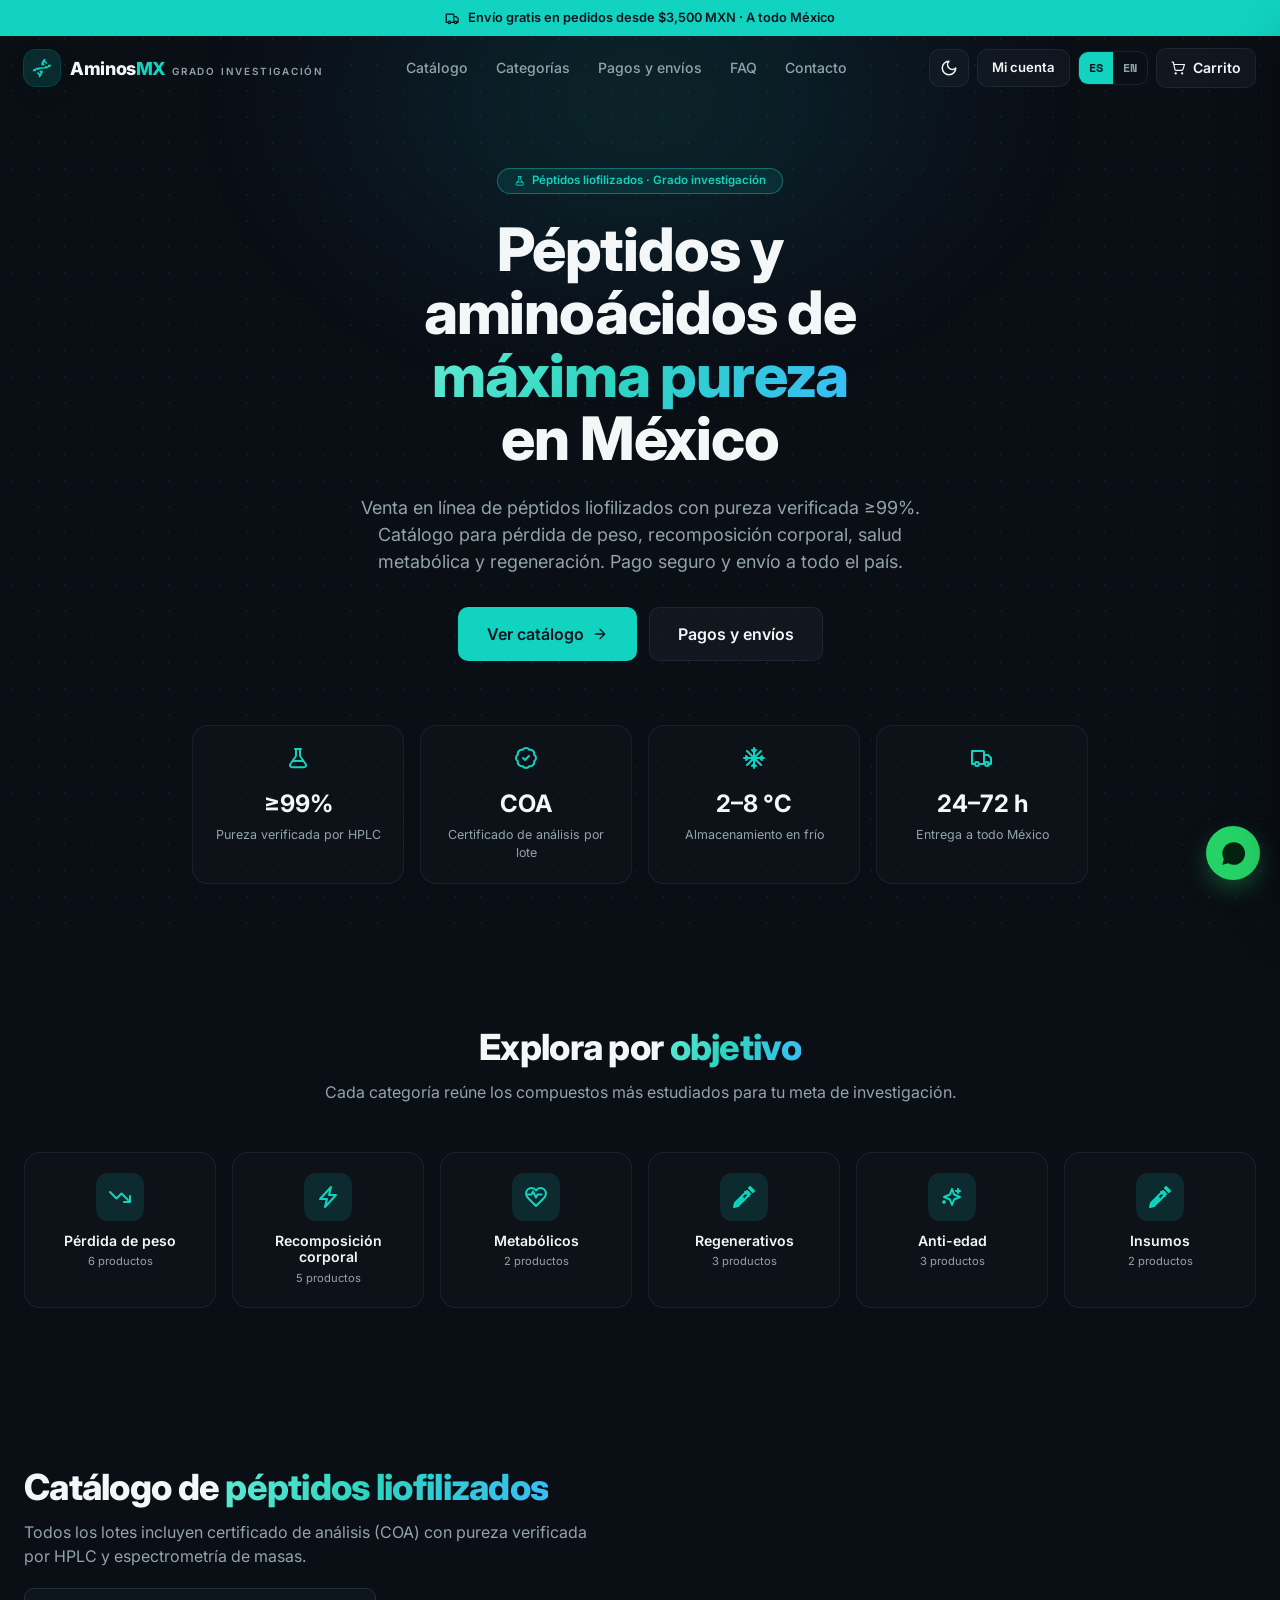
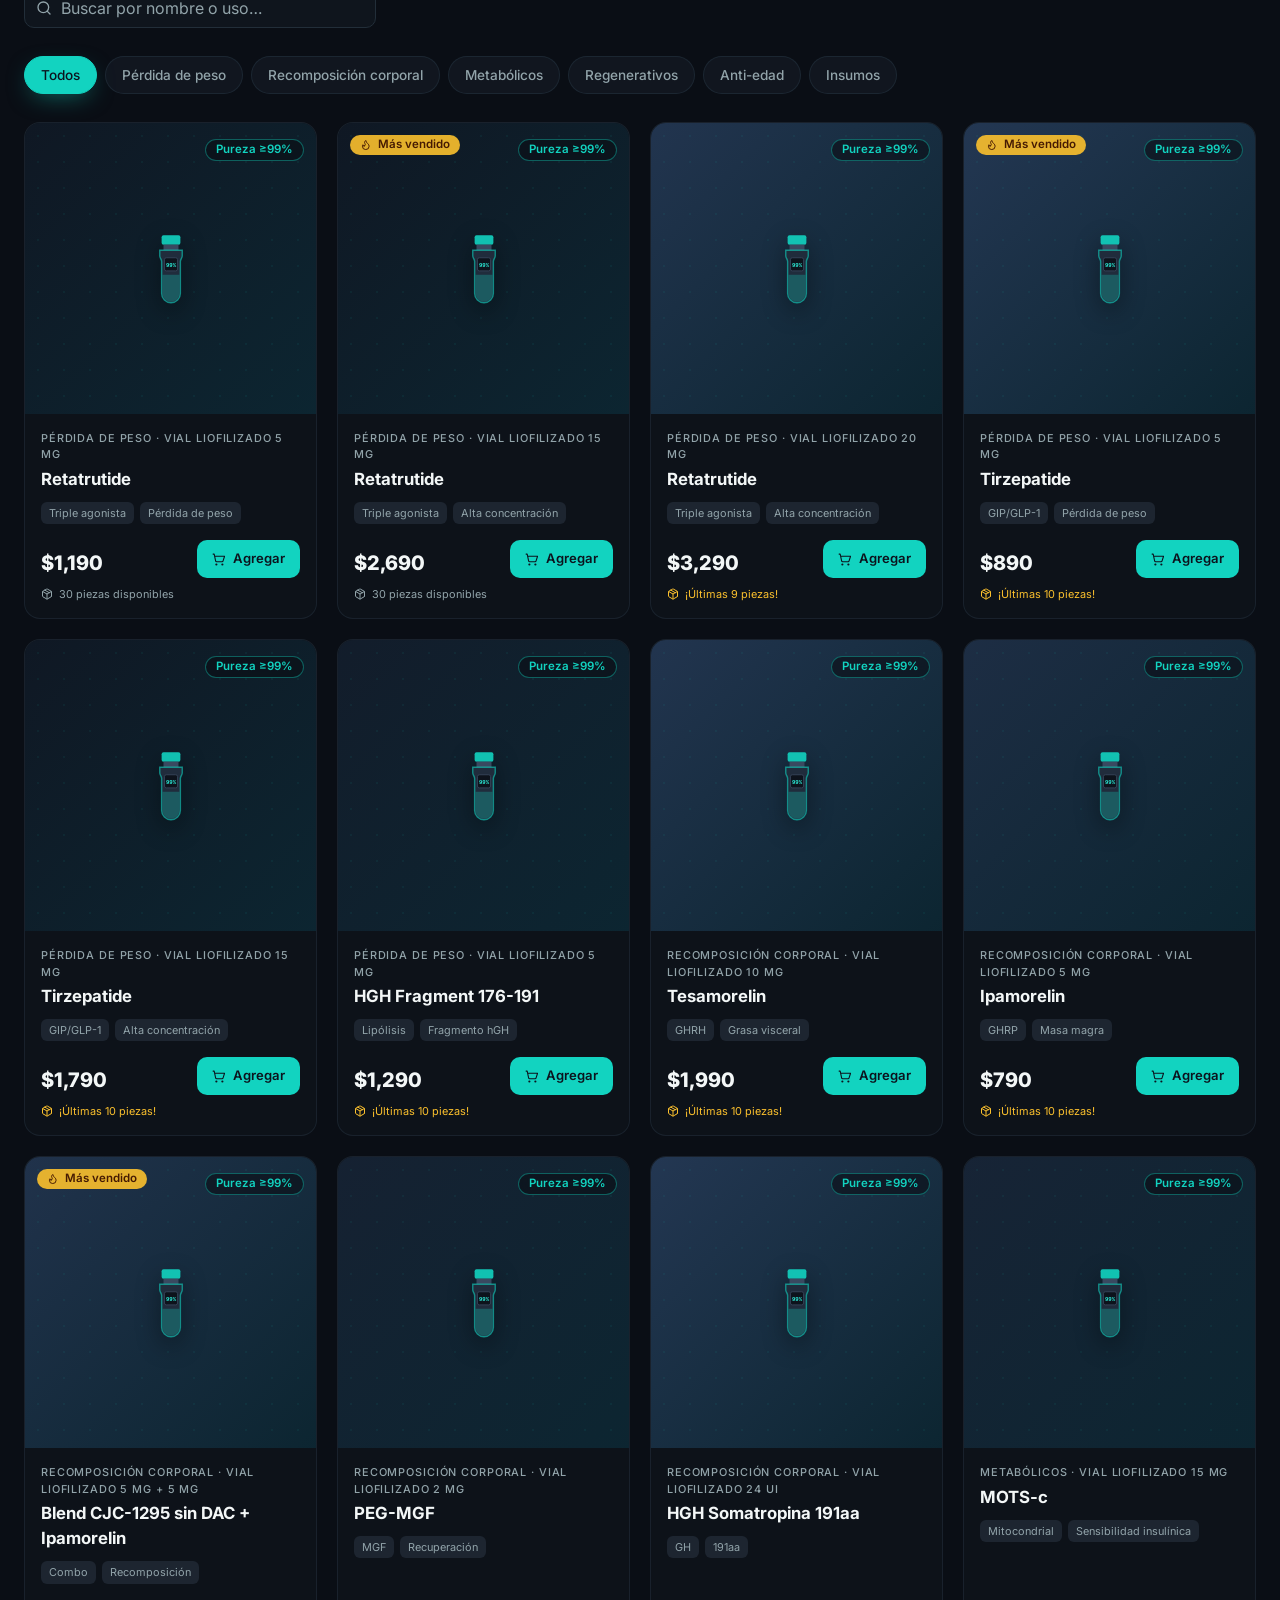
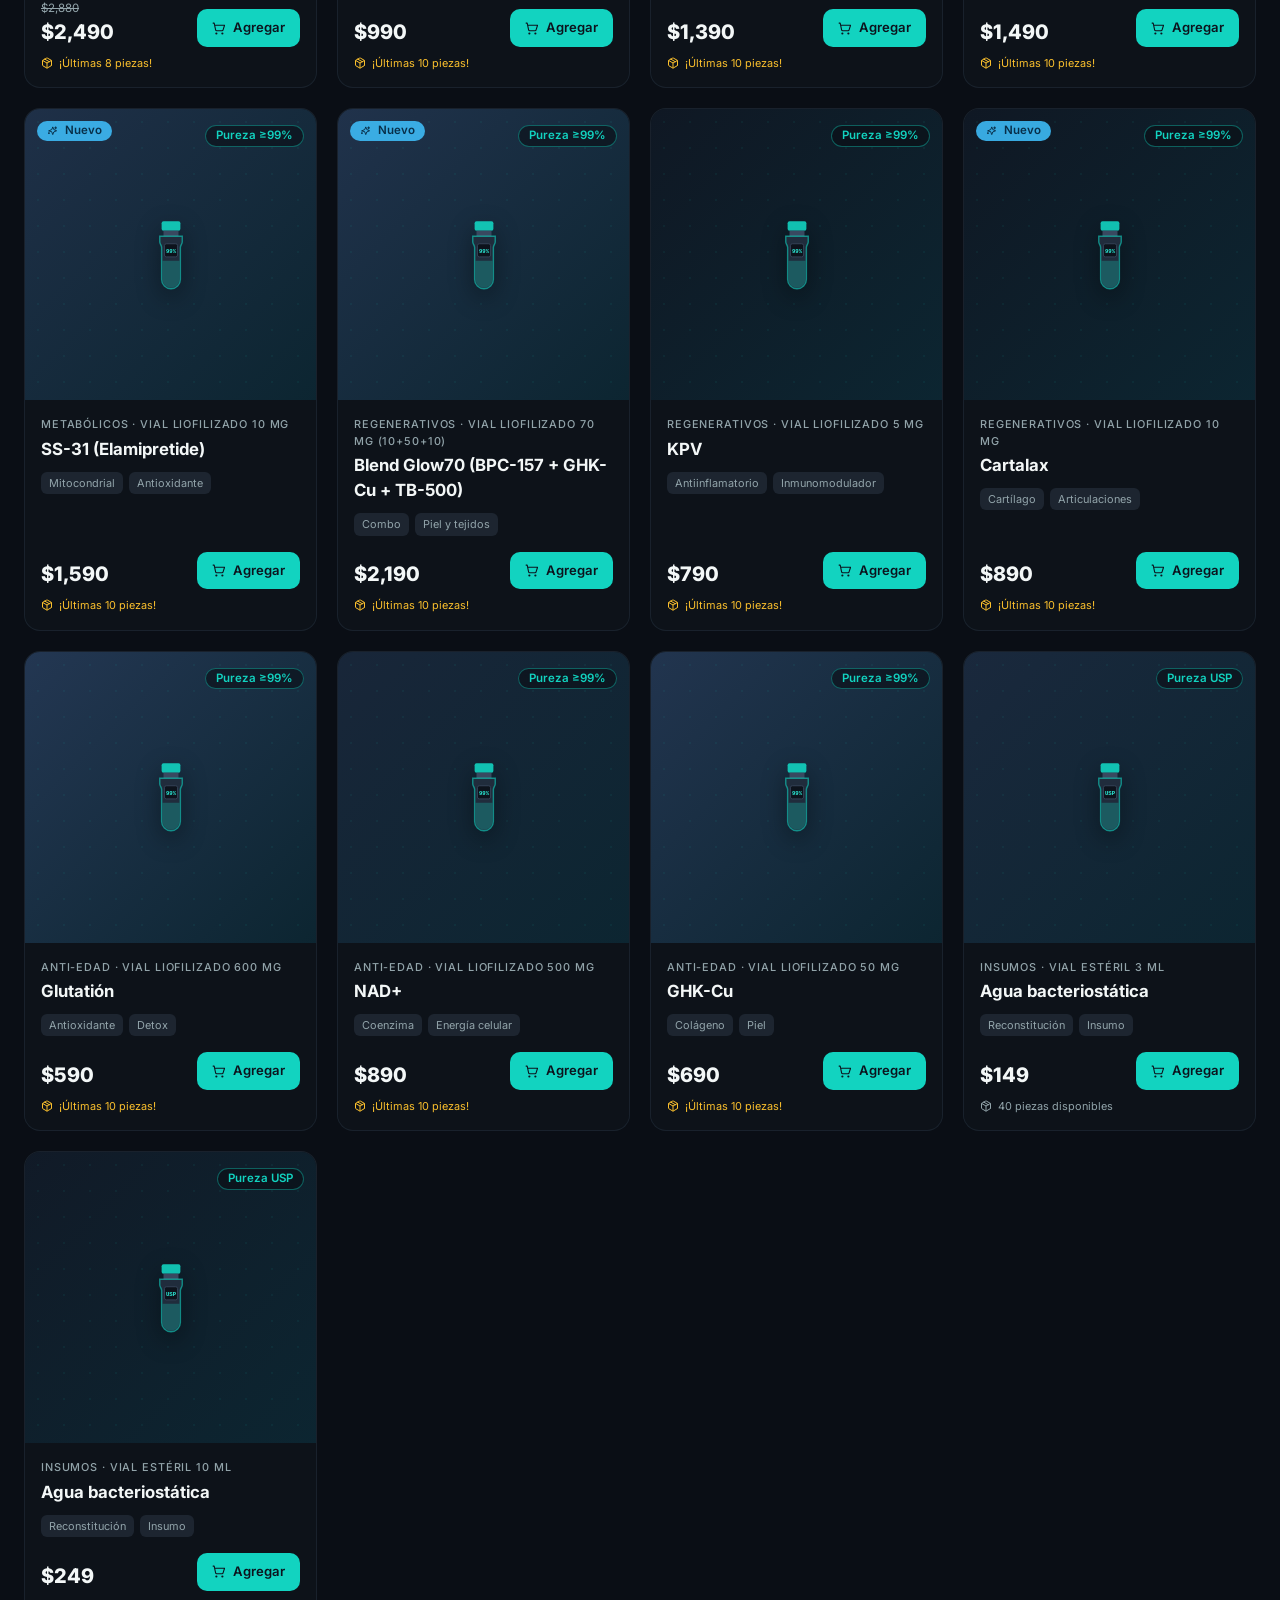
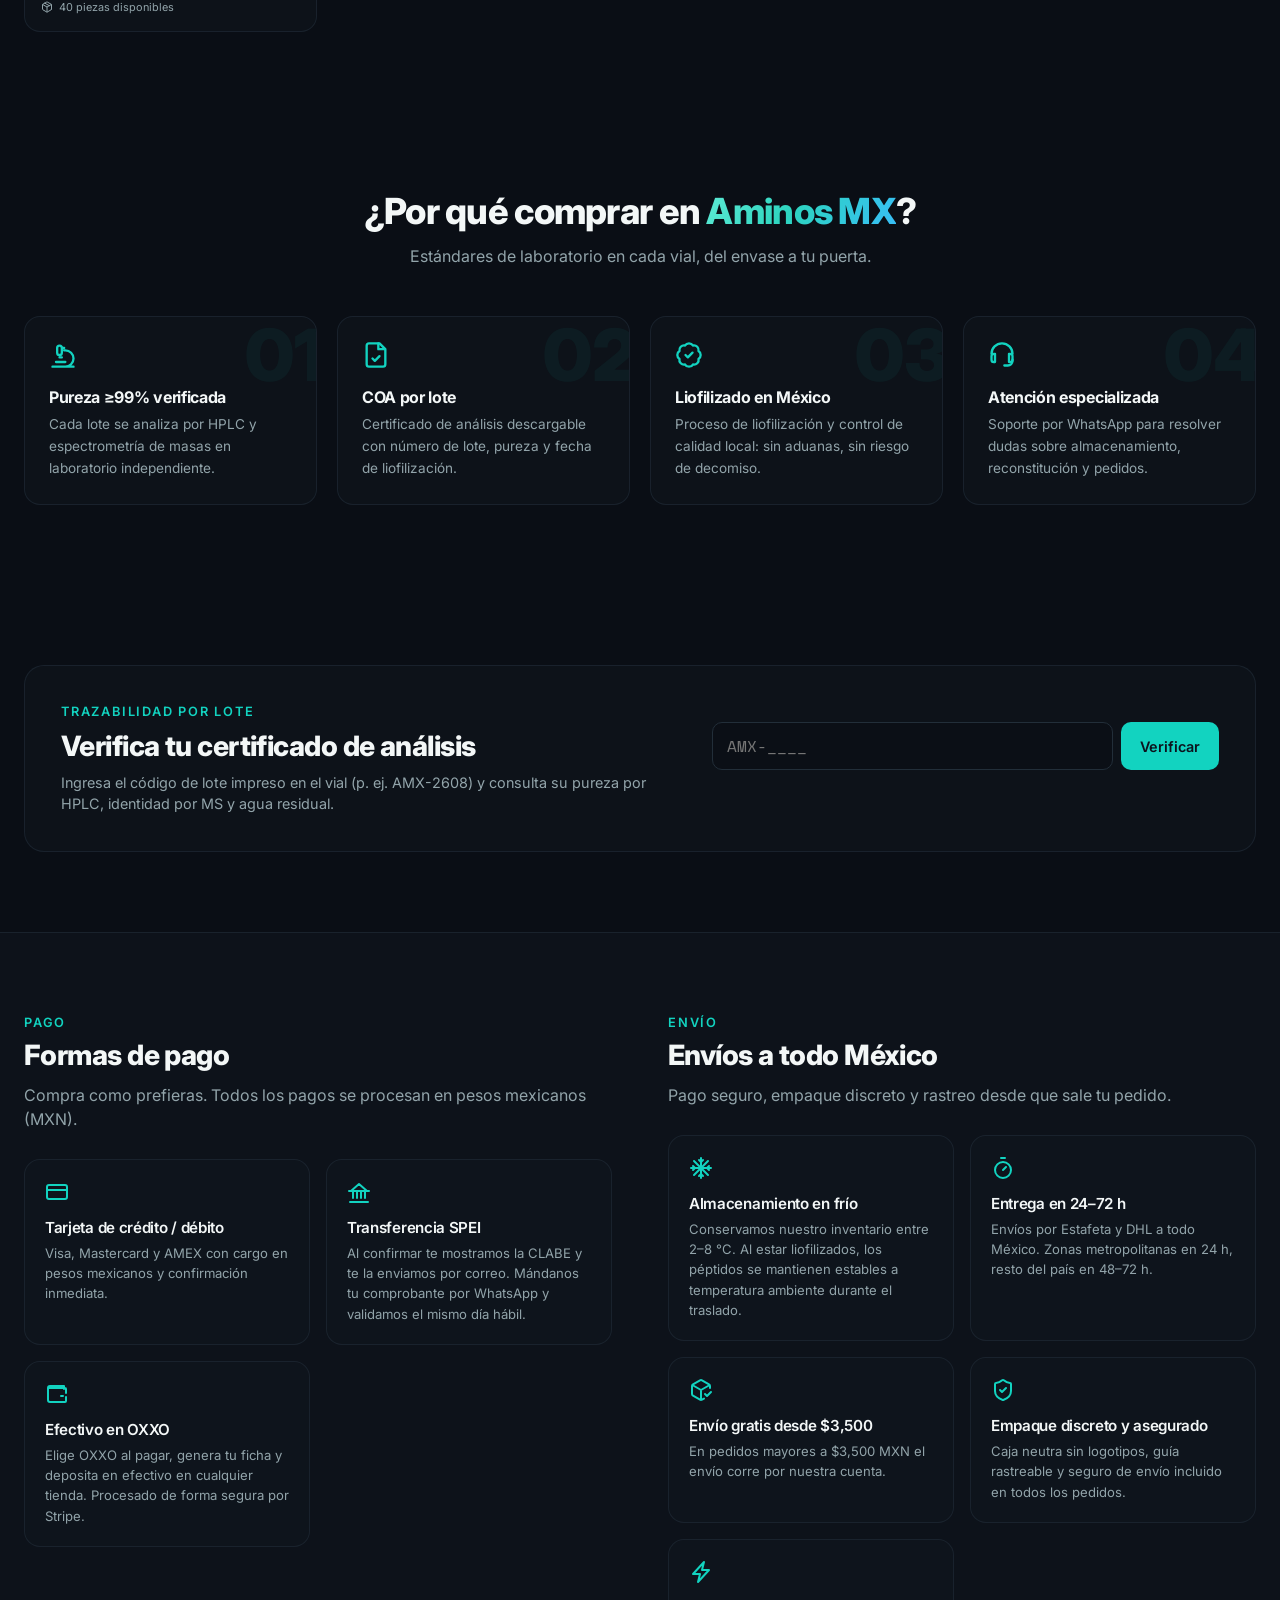
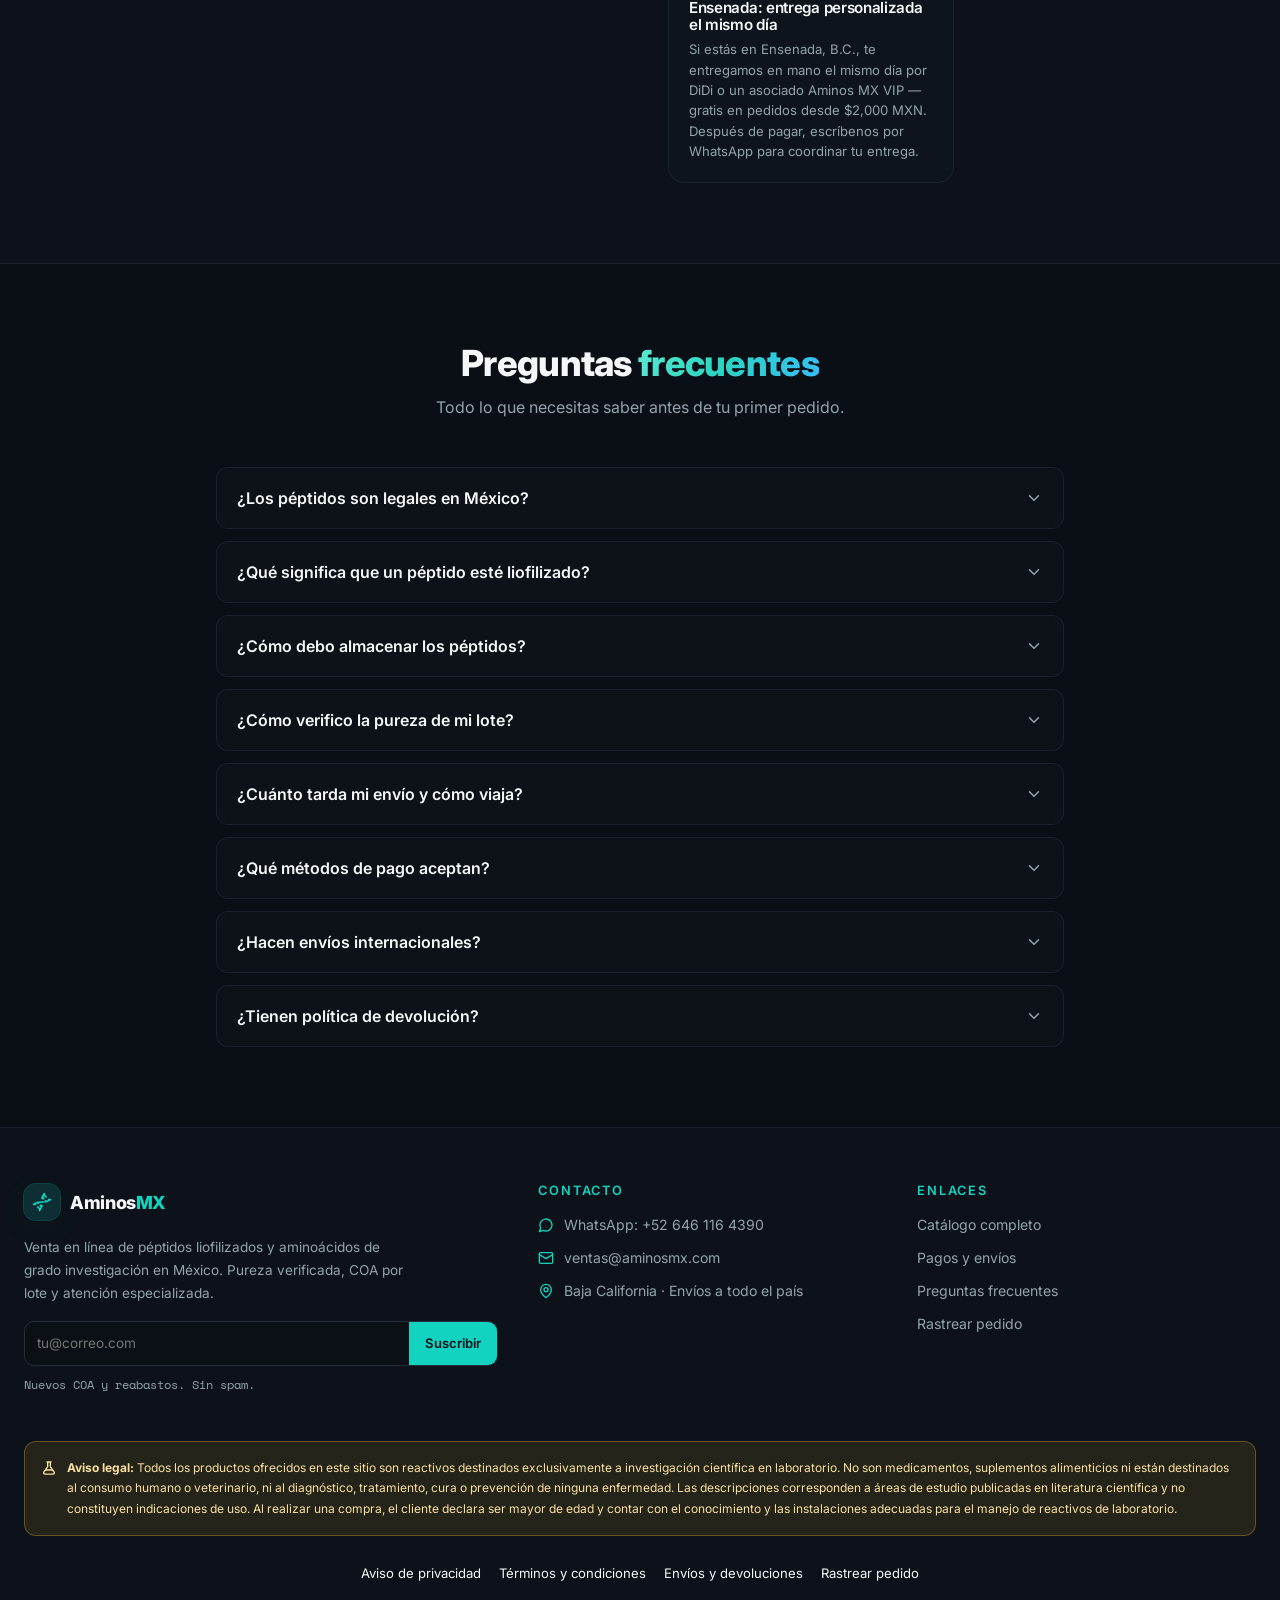
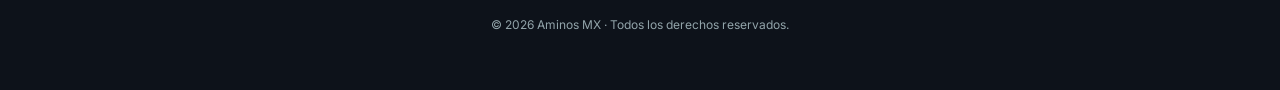
==== index.html @ 911f9d2e "Remove Mercado Pago and cash-on-delivery payment cards Neither is actually offered: checkout runs ca" ====
<!DOCTYPE html>
<html lang="es-MX">
<head>
<meta charset="utf-8">
<meta name="viewport" content="width=device-width, initial-scale=1">
<title>Aminos MX · Péptidos y aminoácidos de grado investigación</title>
<meta name="description" content="Venta de péptidos liofilizados y aminoácidos de grado investigación en México. Pureza verificada ≥99%, COA por lote y envío a todo el país.">
<meta name="theme-color" content="#0a0f16">
<meta property="og:title" content="Aminos MX · Péptidos de grado investigación">
<meta property="og:description" content="Pureza ≥99% verificada por HPLC, COA por lote, envío a todo México.">
<meta property="og:type" content="website">
<meta property="og:url" content="https://www.aminosmx.com/">
<meta property="og:site_name" content="Aminos MX">
<meta property="og:locale" content="es_MX">
<meta name="twitter:card" content="summary_large_image">
<link rel="canonical" href="https://www.aminosmx.com/">
<script type="application/ld+json">
{"@context":"https://schema.org","@graph":[
 {"@type":"Organization","@id":"https://www.aminosmx.com/#org","name":"Aminos MX",
  "url":"https://www.aminosmx.com/","email":"ventas@aminosmx.com","telephone":"+52-646-116-4390",
  "description":"Venta de péptidos liofilizados y aminoácidos de grado investigación en México.",
  "address":{"@type":"PostalAddress","addressRegion":"Baja California","addressCountry":"MX"},
  "contactPoint":{"@type":"ContactPoint","contactType":"customer service",
   "email":"ventas@aminosmx.com","telephone":"+52-646-116-4390","areaServed":"MX","availableLanguage":["es","en"]}},
 {"@type":"WebSite","@id":"https://www.aminosmx.com/#site",
  "url":"https://www.aminosmx.com/","name":"Aminos MX",
  "publisher":{"@id":"https://www.aminosmx.com/#org"},"inLanguage":"es-MX"}
]}
</script>
<link rel="preconnect" href="https://fonts.googleapis.com">
<link rel="preconnect" href="https://fonts.gstatic.com" crossorigin>
<link href="https://fonts.googleapis.com/css2?family=Inter:wght@400;500;600;700;800;900&family=Space+Mono:wght@400;700&display=swap" rel="stylesheet">
<link rel="stylesheet" href="css/styles.css">
<link rel="icon" href="assets/favicon.svg" type="image/svg+xml">
<script>try{var t=localStorage.getItem('amx_theme')||'dark';document.documentElement.setAttribute('data-theme',t);}catch(e){document.documentElement.setAttribute('data-theme','dark');}</script>
</head>
<body>
<a class="skip-link" href="#catalogo">Saltar al catálogo</a>

<!-- ===== Icon sprite ===== -->
<svg style="display:none" aria-hidden="true"><defs>
<symbol id="i-dna" viewBox="0 0 24 24"><path d="m10 16 1.5 1.5"/><path d="m14 8-1.5-1.5"/><path d="M15 2c-1.798 1.998-2.518 3.995-2.807 5.993"/><path d="m16.5 10.5 1 1"/><path d="m17 6-2.891-2.891"/><path d="M2 15c6.667-6 13.333 0 20-6"/><path d="m20 9 .891.891"/><path d="M3.109 14.109 4 15"/><path d="m6.5 12.5 1 1"/><path d="m7 18 2.891 2.891"/><path d="M9 22c1.798-1.998 2.518-3.995 2.807-5.993"/></symbol>
<symbol id="i-snowflake" viewBox="0 0 24 24"><path d="M12 2v20M2 12h20M5 5l14 14M19 5 5 19"/><path d="M12 6l2-2M12 6l-2-2M12 18l2 2M12 18l-2 2M6 12l-2 2M6 12l-2-2M18 12l2 2M18 12l2-2"/></symbol>
<symbol id="i-cart" viewBox="0 0 24 24"><circle cx="8" cy="21" r="1"/><circle cx="19" cy="21" r="1"/><path d="M2 2h2l2.6 12.4a2 2 0 0 0 2 1.6h9.7a2 2 0 0 0 2-1.6L23 6H5"/></symbol>
<symbol id="i-bag" viewBox="0 0 24 24"><path d="M6 2 3 6v14a2 2 0 0 0 2 2h14a2 2 0 0 0 2-2V6l-3-4Z"/><path d="M3 6h18"/><path d="M16 10a4 4 0 0 1-8 0"/></symbol>
<symbol id="i-menu" viewBox="0 0 24 24"><path d="M4 6h16M4 12h16M4 18h16"/></symbol>
<symbol id="i-x" viewBox="0 0 24 24"><path d="M18 6 6 18M6 6l12 12"/></symbol>
<symbol id="i-search" viewBox="0 0 24 24"><circle cx="11" cy="11" r="8"/><path d="m21 21-4.3-4.3"/></symbol>
<symbol id="i-arrow-right" viewBox="0 0 24 24"><path d="M5 12h14M12 5l7 7-7 7"/></symbol>
<symbol id="i-flask" viewBox="0 0 24 24"><path d="M9 3h6M10 3v6.6a1 1 0 0 1-.2.6L4.4 18a2 2 0 0 0 1.6 3.2h12a2 2 0 0 0 1.6-3.2L14.2 10.2a1 1 0 0 1-.2-.6V3M6.5 15h11"/></symbol>
<symbol id="i-badge-check" viewBox="0 0 24 24"><path d="M3.85 8.62a4 4 0 0 1 4.78-4.77 4 4 0 0 1 6.74 0 4 4 0 0 1 4.78 4.78 4 4 0 0 1 0 6.74 4 4 0 0 1-4.77 4.78 4 4 0 0 1-6.75 0 4 4 0 0 1-4.78-4.77 4 4 0 0 1 0-6.76Z"/><path d="m9 12 2 2 4-4"/></symbol>
<symbol id="i-truck" viewBox="0 0 24 24"><path d="M14 18V6a1 1 0 0 0-1-1H2v13h2M14 9h4l3 3v6h-3M9 18h5"/><circle cx="7" cy="18" r="2"/><circle cx="17" cy="18" r="2"/></symbol>
<symbol id="i-trending-down" viewBox="0 0 24 24"><path d="M16 17h6v-6M22 17 13.5 8.5 8.5 13.5 2 7"/></symbol>
<symbol id="i-zap" viewBox="0 0 24 24"><path d="M4 14h7l-2 8L20 10h-7l2-8z"/></symbol>
<symbol id="i-heart-pulse" viewBox="0 0 24 24"><path d="M19 14c1.5-1.5 3-3.2 3-5.5A5.5 5.5 0 0 0 16.5 3 5.5 5.5 0 0 0 12 5.5 5.5 5.5 0 0 0 7.5 3 5.5 5.5 0 0 0 2 8.5c0 2.3 1.5 4 3 5.5l7 7Z"/><path d="M3.5 9.5h4l1.5-3 3 6 1.5-3h4"/></symbol>
<symbol id="i-syringe" viewBox="0 0 24 24"><path d="m18 2 4 4M17 3l4 4M13 7l4 4M4 20l7-7M2 22l1-4 12-12 3 3L6 21z"/></symbol>
<symbol id="i-sparkles" viewBox="0 0 24 24"><path d="M9.9 14.5 12 20l2.1-5.5L20 12l-5.9-2.5L12 4 9.9 9.5 4 12z"/><path d="M18 4v4M16 6h4M4 16v2M3 17h2"/></symbol>
<symbol id="i-flame" viewBox="0 0 24 24"><path d="M8.5 14.5A2.5 2.5 0 0 0 11 12c0-1.4-.5-2-1-3-1.1-2.1-.2-4 2-6 .5 2.5 2 4.9 4 6.5 2 1.6 3 3.5 3 5.5a7 7 0 1 1-14 0c0-1.2.4-2.3 1-3a2.5 2.5 0 0 0 2.5 2.5z"/></symbol>
<symbol id="i-microscope" viewBox="0 0 24 24"><path d="M6 18h8M3 22h18M14 22a7 7 0 1 0 0-14h-1M9 14h2M9 12a2 2 0 0 1-2-2V6a2 2 0 0 1 2-2 2 2 0 0 1 2 2v4a2 2 0 0 1-2 2ZM12 6h1"/></symbol>
<symbol id="i-file-check" viewBox="0 0 24 24"><path d="M15 2H6a2 2 0 0 0-2 2v16a2 2 0 0 0 2 2h12a2 2 0 0 0 2-2V7z"/><path d="M14 2v5h5M9 15l2 2 4-4"/></symbol>
<symbol id="i-headset" viewBox="0 0 24 24"><path d="M3 11a9 9 0 0 1 18 0"/><path d="M21 16a2 2 0 0 1-2 2h-1v-7h1a2 2 0 0 1 2 2zM3 16a2 2 0 0 0 2 2h1v-7H5a2 2 0 0 0-2 2z"/><path d="M21 16v1a4 4 0 0 1-4 4h-3"/></symbol>
<symbol id="i-credit-card" viewBox="0 0 24 24"><rect x="2" y="5" width="20" height="14" rx="2"/><path d="M2 10h20"/></symbol>
<symbol id="i-landmark" viewBox="0 0 24 24"><path d="M3 22h18M6 18v-7M10 18v-7M14 18v-7M18 18v-7M4 11 12 4l8 7M2 11h20"/></symbol>
<symbol id="i-wallet" viewBox="0 0 24 24"><path d="M3 6a2 2 0 0 1 2-2h14v3M3 6v12a2 2 0 0 0 2 2h15a1 1 0 0 0 1-1v-4M3 6h17a1 1 0 0 1 1 1v4M16 14h2"/></symbol>
<symbol id="i-message-circle" viewBox="0 0 24 24"><path d="M7.9 20A9 9 0 1 0 4 16.1L2 22Z"/></symbol>
<symbol id="i-timer" viewBox="0 0 24 24"><path d="M10 2h4M12 14l3-3"/><circle cx="12" cy="14" r="8"/></symbol>
<symbol id="i-package-check" viewBox="0 0 24 24"><path d="M16 16l2 2 4-4M21 10V8a2 2 0 0 0-1-1.7l-7-4a2 2 0 0 0-2 0l-7 4A2 2 0 0 0 3 8v8a2 2 0 0 0 1 1.7l7 4a2 2 0 0 0 2 0l2-1.1M3.3 7 12 12l8.7-5M12 22V12"/></symbol>
<symbol id="i-shield-check" viewBox="0 0 24 24"><path d="M20 13c0 5-3.5 7.5-7.7 9a1 1 0 0 1-.6 0C7.5 20.5 4 18 4 13V6a1 1 0 0 1 1-1c2 0 4.5-1.2 6.2-2.7a1 1 0 0 1 1.6 0C14.5 3.8 17 5 19 5a1 1 0 0 1 1 1z"/><path d="M9 12l2 2 4-4"/></symbol>
<symbol id="i-package" viewBox="0 0 24 24"><path d="M16.5 9.4 7.5 4.2M21 16V8a2 2 0 0 0-1-1.7l-7-4a2 2 0 0 0-2 0l-7 4A2 2 0 0 0 3 8v8a2 2 0 0 0 1 1.7l7 4a2 2 0 0 0 2 0l7-4A2 2 0 0 0 21 16ZM3.3 7 12 12l8.7-5M12 22V12"/></symbol>
<symbol id="i-mail" viewBox="0 0 24 24"><rect x="2" y="4" width="20" height="16" rx="2"/><path d="m22 7-10 6L2 7"/></symbol>
<symbol id="i-map-pin" viewBox="0 0 24 24"><path d="M20 10c0 6-8 12-8 12s-8-6-8-12a8 8 0 0 1 16 0Z"/><circle cx="12" cy="10" r="3"/></symbol>
<symbol id="i-plus" viewBox="0 0 24 24"><path d="M5 12h14M12 5v14"/></symbol>
<symbol id="i-minus" viewBox="0 0 24 24"><path d="M5 12h14"/></symbol>
<symbol id="i-trash" viewBox="0 0 24 24"><path d="M3 6h18M19 6v14a2 2 0 0 1-2 2H7a2 2 0 0 1-2-2V6m3 0V4a2 2 0 0 1 2-2h4a2 2 0 0 1 2 2v2M10 11v6M14 11v6"/></symbol>
<symbol id="i-chevron-down" viewBox="0 0 24 24"><path d="m6 9 6 6 6-6"/></symbol>
<symbol id="i-check" viewBox="0 0 24 24"><path d="M20 6 9 17l-5-5"/></symbol>
<symbol id="i-external" viewBox="0 0 24 24"><path d="M15 3h6v6M10 14 21 3M18 13v6a2 2 0 0 1-2 2H5a2 2 0 0 1-2-2V8a2 2 0 0 1 2-2h6"/></symbol>
<symbol id="i-sun" viewBox="0 0 24 24"><circle cx="12" cy="12" r="4"/><path d="M12 2v2M12 20v2M4.9 4.9l1.4 1.4M17.7 17.7l1.4 1.4M2 12h2M20 12h2M6.3 17.7l-1.4 1.4M19.1 4.9l-1.4 1.4"/></symbol>
<symbol id="i-moon" viewBox="0 0 24 24"><path d="M12 3a6 6 0 0 0 9 9 9 9 0 1 1-9-9Z"/></symbol>
</defs></svg>

<!-- ===== Announcement ===== -->
<div class="announce" data-showbar>
  <svg class="ico"><use href="#i-truck"/></svg>
  <span data-en="Free shipping on orders over $3,500 MXN · Nationwide">Envío gratis en pedidos desde $3,500 MXN · A todo México</span>
</div>

<!-- ===== Header ===== -->
<header class="header" data-scrolled="false">
  <div class="container header-inner">
    <a class="brand" href="#inicio" aria-label="Aminos MX">
      <span class="brand-mark"><svg class="ico"><use href="#i-dna"/></svg></span>
      <span class="brand-name">Aminos<span class="mx">MX</span><span class="ruo" data-en="Research use only">Grado investigación</span></span>
    </a>
    <nav class="nav" aria-label="Principal">
      <a href="#catalogo" data-en="Catalog">Catálogo</a>
      <a href="#categorias" data-en="Categories">Categorías</a>
      <a href="#envios" data-en="Payments &amp; shipping">Pagos y envíos</a>
      <a href="#faq">FAQ</a>
      <a href="#contacto" data-en="Contact">Contacto</a>
    </nav>
    <div class="header-actions">
      <button class="themebtn" data-theme-toggle aria-label="Cambiar tema claro / oscuro" title="Modo claro / oscuro">
        <svg class="ico ico-moon"><use href="#i-moon"/></svg>
        <svg class="ico ico-sun"><use href="#i-sun"/></svg>
      </button>
      <a class="btn btn-outline btn-sm" href="/cuenta" title="Mi cuenta" data-en="Account" style="gap:6px">Mi cuenta</a>
      <div class="langtoggle" role="group" aria-label="Idioma">
        <button type="button" data-lang="es" class="active">ES</button>
        <button type="button" data-lang="en">EN</button>
      </div>
      <button class="cartbtn" data-open-cart>
        <svg class="ico"><use href="#i-cart"/></svg>
        <span class="hide-sm" data-en="Cart">Carrito</span>
        <span class="cart-count" data-cart-count data-empty="true">0</span>
      </button>
      <button class="burger" aria-label="Menú" aria-expanded="false" data-burger>
        <svg class="ico ico-menu"><use href="#i-menu"/></svg>
        <svg class="ico ico-close"><use href="#i-x"/></svg>
      </button>
    </div>
  </div>
</header>

<!-- Mobile menu -->
<div class="mobile-menu" data-mobile-menu>
  <div class="inner">
    <a href="#catalogo" data-en="Catalog">Catálogo</a>
    <a href="#categorias" data-en="Categories">Categorías</a>
    <a href="#envios" data-en="Payments &amp; shipping">Pagos y envíos</a>
    <a href="#faq">FAQ</a>
    <a href="#contacto" data-en="Contact">Contacto</a>
  </div>
</div>

<main id="inicio">

  <!-- ===== Hero ===== -->
  <section class="hero">
    <div class="molecule-bg"></div>
    <div class="glow-blob"></div>
    <div class="container hero-inner">
      <span class="badge badge-outline"><svg class="ico"><use href="#i-flask"/></svg><span data-en="Lyophilized peptides · Research grade">Péptidos liofilizados · Grado investigación</span></span>
      <h1><span data-en="Peptides and amino acids of ">Péptidos y aminoácidos de </span><span class="text-gradient" data-en="maximum purity">máxima pureza</span><span data-en=" in Mexico"> en México</span></h1>
      <p class="hero-lede" data-en="Online store of lyophilized peptides with verified purity ≥99%. Catalog for weight loss, body recomposition, metabolic health and regeneration. Secure payment and nationwide shipping.">Venta en línea de péptidos liofilizados con pureza verificada ≥99%. Catálogo para pérdida de peso, recomposición corporal, salud metabólica y regeneración. Pago seguro y envío a todo el país.</p>
      <div class="hero-cta">
        <a href="#catalogo" class="btn btn-primary btn-lg"><span data-en="View catalog">Ver catálogo</span> <svg class="ico"><use href="#i-arrow-right"/></svg></a>
        <a href="#envios" class="btn btn-outline btn-lg" data-en="Payments &amp; shipping">Pagos y envíos</a>
      </div>
      <div class="hero-stats">
        <div class="stat-card"><svg class="ico"><use href="#i-flask"/></svg><b>≥99%</b><span data-en="HPLC-verified purity">Pureza verificada por HPLC</span></div>
        <div class="stat-card"><svg class="ico"><use href="#i-badge-check"/></svg><b>COA</b><span data-en="Certificate of analysis per batch">Certificado de análisis por lote</span></div>
        <div class="stat-card"><svg class="ico"><use href="#i-snowflake"/></svg><b>2–8 °C</b><span data-en="Cold storage">Almacenamiento en frío</span></div>
        <div class="stat-card"><svg class="ico"><use href="#i-truck"/></svg><b>24–72 h</b><span data-en="Delivery across Mexico">Entrega a todo México</span></div>
      </div>
    </div>
  </section>

  <!-- ===== Categorías ===== -->
  <section class="section container" id="categorias">
    <div class="sec-head">
      <h2><span data-en="Explore by ">Explora por </span><span class="text-gradient" data-en="goal">objetivo</span></h2>
      <p data-en="Each category gathers the most studied compounds for your research goal.">Cada categoría reúne los compuestos más estudiados para tu meta de investigación.</p>
    </div>
    <div class="cats" data-cats><!-- rendered by JS --></div>
  </section>

  <!-- ===== Catálogo ===== -->
  <section class="section container" id="catalogo">
    <div class="catalog-top">
      <div>
        <h2><span data-en="Catalog of ">Catálogo de </span><span class="text-gradient" data-en="lyophilized peptides">péptidos liofilizados</span></h2>
        <p data-en="Every batch includes a certificate of analysis (COA) with purity verified by HPLC and mass spectrometry.">Todos los lotes incluyen certificado de análisis (COA) con pureza verificada por HPLC y espectrometría de masas.</p>
      </div>
      <label class="search">
        <svg class="ico"><use href="#i-search"/></svg>
        <input type="search" data-search placeholder="Buscar por nombre o uso…" data-en-ph="Search by name or use…" aria-label="Buscar">
      </label>
    </div>
    <div class="filters" data-filters><!-- rendered by JS --></div>
    <div class="grid-products" data-grid><!-- rendered by JS --></div>
    <div class="catalog-empty" data-empty hidden></div>
  </section>

  <!-- ===== Por qué ===== -->
  <section class="section container">
    <div class="sec-head">
      <h2><span data-en="Why buy at ">¿Por qué comprar en </span><span class="text-gradient">Aminos MX</span><span data-en="?">?</span></h2>
      <p data-en="Laboratory standards in every vial, from packaging to your door.">Estándares de laboratorio en cada vial, del envase a tu puerta.</p>
    </div>
    <div class="why-grid">
      <div class="why-card"><span class="num">01</span><svg class="ico"><use href="#i-microscope"/></svg><h3 data-en="Verified purity ≥99%">Pureza ≥99% verificada</h3><p data-en="Every batch is analyzed by HPLC and mass spectrometry at an independent laboratory.">Cada lote se analiza por HPLC y espectrometría de masas en laboratorio independiente.</p></div>
      <div class="why-card"><span class="num">02</span><svg class="ico"><use href="#i-file-check"/></svg><h3 data-en="COA per batch">COA por lote</h3><p data-en="Downloadable certificate of analysis with batch number, purity and lyophilization date.">Certificado de análisis descargable con número de lote, pureza y fecha de liofilización.</p></div>
      <div class="why-card"><span class="num">03</span><svg class="ico"><use href="#i-badge-check"/></svg><h3 data-en="Lyophilized in Mexico">Liofilizado en México</h3><p data-en="Local lyophilization and quality control: no customs, no risk of seizure.">Proceso de liofilización y control de calidad local: sin aduanas, sin riesgo de decomiso.</p></div>
      <div class="why-card"><span class="num">04</span><svg class="ico"><use href="#i-headset"/></svg><h3 data-en="Specialized support">Atención especializada</h3><p data-en="WhatsApp support for questions about storage, reconstitution and orders.">Soporte por WhatsApp para resolver dudas sobre almacenamiento, reconstitución y pedidos.</p></div>
    </div>
  </section>

  <!-- ===== Verificación COA ===== -->
  <section class="section container">
    <div class="verify-strip">
      <div>
        <div class="eyebrow vs-eyebrow" data-en="Batch traceability">Trazabilidad por lote</div>
        <h3 data-en="Verify your certificate of analysis">Verifica tu certificado de análisis</h3>
        <p data-en="Enter the batch code printed on the vial (e.g. AMX-2608) to check its purity by HPLC, identity by MS and residual water.">Ingresa el código de lote impreso en el vial (p. ej. AMX-2608) y consulta su pureza por HPLC, identidad por MS y agua residual.</p>
      </div>
      <div class="verify-box">
        <form data-verify-form>
          <input type="text" data-verify-input placeholder="AMX-____" aria-label="Número de lote">
          <button type="submit" class="btn btn-primary" data-en="Verify">Verificar</button>
        </form>
        <div class="result" data-verify-result></div>
      </div>
    </div>
  </section>

  <!-- ===== Pagos y envíos ===== -->
  <section class="section sec-secondary" id="envios">
    <div class="container pay-grid">
      <div class="pay-col">
        <span class="eyebrow" data-en="Payment">Pago</span>
        <h2 data-en="Ways to pay">Formas de pago</h2>
        <p data-en="Pay however you prefer. All payments are processed in Mexican pesos (MXN).">Compra como prefieras. Todos los pagos se procesan en pesos mexicanos (MXN).</p>
        <div class="pay-cards">
          <div class="pay-card"><svg class="ico"><use href="#i-credit-card"/></svg><h3 data-en="Credit / debit card">Tarjeta de crédito / débito</h3><p data-en="Visa, Mastercard and AMEX charged in Mexican pesos with instant confirmation.">Visa, Mastercard y AMEX con cargo en pesos mexicanos y confirmación inmediata.</p></div>
          <div class="pay-card"><svg class="ico"><use href="#i-landmark"/></svg><h3 data-en="SPEI transfer">Transferencia SPEI</h3><p data-en="We show you the CLABE right after you confirm and email it too. Send your receipt by WhatsApp and we validate it the same business day.">Al confirmar te mostramos la CLABE y te la enviamos por correo. Mándanos tu comprobante por WhatsApp y validamos el mismo día hábil.</p></div>
          <div class="pay-card"><svg class="ico"><use href="#i-wallet"/></svg><h3 data-en="Cash at OXXO">Efectivo en OXXO</h3><p data-en="Choose OXXO at checkout, get your payment slip and pay in cash at any store. Processed securely by Stripe.">Elige OXXO al pagar, genera tu ficha y deposita en efectivo en cualquier tienda. Procesado de forma segura por Stripe.</p></div>
        </div>
      </div>
      <div class="pay-col">
        <span class="eyebrow" data-en="Shipping">Envío</span>
        <h2 data-en="Shipping across Mexico">Envíos a todo México</h2>
        <p data-en="Secure payment, discreet packaging and tracking from the moment your order ships.">Pago seguro, empaque discreto y rastreo desde que sale tu pedido.</p>
        <div class="pay-cards">
          <div class="pay-card"><svg class="ico"><use href="#i-snowflake"/></svg><h3 data-en="Cold storage">Almacenamiento en frío</h3><p data-en="We keep our inventory at 2–8 °C. Being lyophilized, peptides stay stable at room temperature during transit.">Conservamos nuestro inventario entre 2–8 °C. Al estar liofilizados, los péptidos se mantienen estables a temperatura ambiente durante el traslado.</p></div>
          <div class="pay-card"><svg class="ico"><use href="#i-timer"/></svg><h3 data-en="Delivery in 24–72 h">Entrega en 24–72 h</h3><p data-en="Estafeta and DHL nationwide. Metro areas in 24 h, rest of the country in 48–72 h.">Envíos por Estafeta y DHL a todo México. Zonas metropolitanas en 24 h, resto del país en 48–72 h.</p></div>
          <div class="pay-card"><svg class="ico"><use href="#i-package-check"/></svg><h3 data-en="Free shipping from $3,500">Envío gratis desde $3,500</h3><p data-en="On orders over $3,500 MXN, shipping is on us.">En pedidos mayores a $3,500 MXN el envío corre por nuestra cuenta.</p></div>
          <div class="pay-card"><svg class="ico"><use href="#i-shield-check"/></svg><h3 data-en="Discreet, insured packaging">Empaque discreto y asegurado</h3><p data-en="Neutral box with no logos, trackable guide and shipping insurance on every order.">Caja neutra sin logotipos, guía rastreable y seguro de envío incluido en todos los pedidos.</p></div>
          <div class="pay-card"><svg class="ico"><use href="#i-zap"/></svg><h3 data-en="Ensenada: same-day personal delivery">Ensenada: entrega personalizada el mismo día</h3><p data-en="If you're in Ensenada, B.C., we hand-deliver your order the same day via DiDi or an Aminos MX VIP associate — free on orders from $2,000 MXN. After paying, message us on WhatsApp to schedule your delivery.">Si estás en Ensenada, B.C., te entregamos en mano el mismo día por DiDi o un asociado Aminos MX VIP — gratis en pedidos desde $2,000 MXN. Después de pagar, escríbenos por WhatsApp para coordinar tu entrega.</p></div>
        </div>
      </div>
    </div>
  </section>

  <!-- ===== FAQ ===== -->
  <section class="section container" id="faq" style="max-width:56rem">
    <div class="sec-head">
      <h2><span data-en="Frequently asked ">Preguntas </span><span class="text-gradient" data-en="questions">frecuentes</span></h2>
      <p data-en="Everything you need to know before your first order.">Todo lo que necesitas saber antes de tu primer pedido.</p>
    </div>
    <div class="faq-list">
      <details class="faq-item"><summary><span data-en="Are peptides legal in Mexico?">¿Los péptidos son legales en México?</span><svg class="ico chev"><use href="#i-chevron-down"/></svg></summary><div class="faq-a" data-en="Aminos MX products are sold exclusively as reagents for scientific laboratory research. They are not medicines, and are not intended for human consumption or for the diagnosis or treatment of disease. By purchasing, you declare you will use them solely for research purposes under applicable regulations.">Los productos de Aminos MX se venden exclusivamente como reactivos para investigación científica en laboratorio. No son medicamentos, no están destinados al consumo humano ni a diagnóstico o tratamiento de enfermedades. Al comprar, declaras que los utilizarás únicamente con fines de investigación conforme a la normativa aplicable.</div></details>
      <details class="faq-item"><summary><span data-en="What does it mean that a peptide is lyophilized?">¿Qué significa que un péptido esté liofilizado?</span><svg class="ico chev"><use href="#i-chevron-down"/></svg></summary><div class="faq-a" data-en="Lyophilization is a freeze-drying process that removes water from the peptide, leaving it as a stable powder. This extends shelf life and allows safe transport. Before research use it is reconstituted with bacteriostatic water.">La liofilización es un proceso de secado por congelación que elimina el agua del péptido, dejándolo en forma de polvo estable. Esto extiende su vida útil y permite transportarlo de forma segura. Antes de su uso en investigación, se reconstituye con agua bacteriostática.</div></details>
      <details class="faq-item"><summary><span data-en="How should I store peptides?">¿Cómo debo almacenar los péptidos?</span><svg class="ico chev"><use href="#i-chevron-down"/></svg></summary><div class="faq-a" data-en="Lyophilized: refrigerate at 2–8 °C; for long-term storage (over 3 months) freeze at −20 °C. Once reconstituted: always keep refrigerated (2–8 °C) and use within the period stated on the product sheet. Avoid direct light and freeze/thaw cycles.">Liofilizados: refrigéralos entre 2–8 °C; para almacenamiento prolongado (más de 3 meses) congélalos a −20 °C. Una vez reconstituidos: mantenlos siempre en refrigeración (2–8 °C) y utilízalos dentro del periodo indicado en la ficha del producto. Evita la luz directa y los ciclos de congelación/descongelación.</div></details>
      <details class="faq-item"><summary><span data-en="How do I verify my batch's purity?">¿Cómo verifico la pureza de mi lote?</span><svg class="ico chev"><use href="#i-chevron-down"/></svg></summary><div class="faq-a" data-en="Every order includes access to your batch's certificate of analysis (COA), issued by an independent laboratory. The COA shows HPLC purity, identity confirmation by mass spectrometry and residual water content.">Cada pedido incluye acceso al certificado de análisis (COA) de tu lote, emitido por un laboratorio independiente. El COA muestra la pureza por HPLC, la confirmación de identidad por espectrometría de masas y el contenido de agua residual.</div></details>
      <details class="faq-item"><summary><span data-en="How long does shipping take and how does it travel?">¿Cuánto tarda mi envío y cómo viaja?</span><svg class="ico chev"><use href="#i-chevron-down"/></svg></summary><div class="faq-a" data-en="We ship nationwide via Estafeta and DHL in discreet, unbranded packaging. Because they are lyophilized, peptides travel stable at room temperature. Mexico City and metro areas: 24 h. Rest of the country: 48–72 h. You receive your tracking number by email and WhatsApp as soon as your order ships. In Ensenada, B.C. we offer same-day personal delivery (DiDi or an Aminos MX VIP associate), free on orders from $2,000 MXN — after paying, message us on WhatsApp to schedule it.">Enviamos a todo México por Estafeta y DHL en empaque discreto y sin logotipos. Al estar liofilizados, los péptidos viajan estables a temperatura ambiente. CDMX y zonas metropolitanas: 24 h. Resto del país: 48–72 h. Recibes tu número de guía por correo y WhatsApp en cuanto sale tu pedido. En Ensenada, B.C. ofrecemos entrega personalizada el mismo día (DiDi o asociado Aminos MX VIP), gratis en pedidos desde $2,000 MXN — después de pagar, escríbenos por WhatsApp para coordinarla.</div></details>
      <details class="faq-item"><summary><span data-en="What payment methods do you accept?">¿Qué métodos de pago aceptan?</span><svg class="ico chev"><use href="#i-chevron-down"/></svg></summary><div class="faq-a" data-en="Credit/debit card (Visa, Mastercard, AMEX) and cash at OXXO, both processed securely by Stripe; we also accept SPEI transfer. All charges are in Mexican pesos. If you choose SPEI, we show you the CLABE right after you confirm your order and email it too: send us your receipt via WhatsApp and we validate it the same business day.">Tarjeta de crédito/débito (Visa, Mastercard, AMEX) y pago en efectivo en OXXO, ambos procesados de forma segura por Stripe; también aceptamos transferencia SPEI. Todos los cargos son en pesos mexicanos. Si eliges transferencia, al confirmar tu pedido te mostramos la CLABE y te la enviamos por correo: nos mandas el comprobante por WhatsApp y validamos el mismo día hábil.</div></details>
      <details class="faq-item"><summary><span data-en="Do you ship internationally?">¿Hacen envíos internacionales?</span><svg class="ico chev"><use href="#i-chevron-down"/></svg></summary><div class="faq-a" data-en="For now we only ship within Mexico. This lets us keep delivery times short and handle any issue directly.">Por el momento únicamente realizamos envíos dentro de la República Mexicana. Esto nos permite mantener tiempos de entrega cortos y resolver cualquier incidencia de forma directa.</div></details>
      <details class="faq-item"><summary><span data-en="Do you have a return policy?">¿Tienen política de devolución?</span><svg class="ico chev"><use href="#i-chevron-down"/></svg></summary><div class="faq-a" data-en="If your order arrives damaged or incomplete, we replace it at no cost. Just report it within 48 h of delivery with photos of the packaging. Due to the nature of the product we do not accept returns of opened vials.">Si tu pedido llega dañado o incompleto, lo reponemos sin costo. Solo necesitas reportarlo dentro de las 48 h posteriores a la entrega con fotos del empaque. Por la naturaleza del producto no aceptamos devoluciones de viales abiertos.</div></details>
    </div>
  </section>
</main>

<!-- ===== Footer ===== -->
<footer class="footer" id="contacto">
  <div class="container section" style="padding-block:56px">
    <div class="footer-grid">
      <div>
        <a class="brand" href="#inicio" aria-label="Aminos MX">
          <span class="brand-mark"><svg class="ico"><use href="#i-dna"/></svg></span>
          <span class="brand-name">Aminos<span class="mx">MX</span></span>
        </a>
        <p class="desc" data-en="Online store of lyophilized peptides and research-grade amino acids in Mexico. Verified purity, COA per batch and specialized support.">Venta en línea de péptidos liofilizados y aminoácidos de grado investigación en México. Pureza verificada, COA por lote y atención especializada.</p>
        <form class="newsletter" data-subscribe>
          <input type="email" placeholder="tu@correo.com" aria-label="Correo" required>
          <button type="submit" data-en="Subscribe">Suscribir</button>
        </form>
        <div class="fineprint" data-en="New COAs and restocks. No spam.">Nuevos COA y reabastos. Sin spam.</div>
      </div>
      <div>
        <h4 data-en="Contact">Contacto</h4>
        <ul>
          <li><svg class="ico"><use href="#i-message-circle"/></svg> <a href="https://wa.me/526461164390">WhatsApp: +52 646 116 4390</a></li>
          <li><svg class="ico"><use href="#i-mail"/></svg> <a href="mailto:ventas@aminosmx.com">ventas@aminosmx.com</a></li>
          <li><svg class="ico"><use href="#i-map-pin"/></svg> <span data-en="Baja California · Nationwide shipping">Baja California · Envíos a todo el país</span></li>
        </ul>
      </div>
      <div>
        <h4 data-en="Links">Enlaces</h4>
        <ul>
          <li><a href="#catalogo" data-en="Full catalog">Catálogo completo</a></li>
          <li><a href="#envios" data-en="Payments &amp; shipping">Pagos y envíos</a></li>
          <li><a href="#faq" data-en="FAQ">Preguntas frecuentes</a></li>
          <li><a href="/seguimiento" data-en="Track order">Rastrear pedido</a></li>
        </ul>
      </div>
    </div>

    <div class="legal-note">
      <p>
        <svg class="ico"><use href="#i-flask"/></svg>
        <span data-en="Legal notice: All products offered on this site are reagents intended exclusively for scientific laboratory research. They are not medicines, dietary supplements, nor intended for human or veterinary consumption, nor for the diagnosis, treatment, cure or prevention of any disease. Descriptions correspond to areas of study published in scientific literature and do not constitute directions for use. By purchasing, the customer declares to be of legal age and to have the knowledge and facilities suitable for handling laboratory reagents."><strong>Aviso legal:</strong> Todos los productos ofrecidos en este sitio son reactivos destinados exclusivamente a investigación científica en laboratorio. No son medicamentos, suplementos alimenticios ni están destinados al consumo humano o veterinario, ni al diagnóstico, tratamiento, cura o prevención de ninguna enfermedad. Las descripciones corresponden a áreas de estudio publicadas en literatura científica y no constituyen indicaciones de uso. Al realizar una compra, el cliente declara ser mayor de edad y contar con el conocimiento y las instalaciones adecuadas para el manejo de reactivos de laboratorio.</span>
      </p>
    </div>
    <div style="margin-top:28px;display:flex;gap:18px;flex-wrap:wrap;justify-content:center;font-size:.82rem">
      <a href="/privacidad" data-en="Privacy notice">Aviso de privacidad</a>
      <a href="/terminos" data-en="Terms &amp; conditions">Términos y condiciones</a>
      <a href="/envios-devoluciones" data-en="Shipping &amp; returns">Envíos y devoluciones</a>
      <a href="/seguimiento" data-en="Track order">Rastrear pedido</a>
    </div>
    <p class="footer-copy">© <span data-year>2026</span> Aminos MX · <span data-en="All rights reserved.">Todos los derechos reservados.</span></p>
  </div>
</footer>

<!-- ===== Cart drawer ===== -->
<div class="overlay" data-overlay></div>
<aside class="drawer" data-drawer aria-label="Carrito" aria-hidden="true">
  <div class="drawer-head">
    <div class="row">
      <h3><svg class="ico"><use href="#i-bag"/></svg> <span data-en="Your cart">Tu carrito</span></h3>
      <button class="close" data-close-cart aria-label="Cerrar"><svg class="ico"><use href="#i-x"/></svg></button>
    </div>
    <div class="sub" data-cart-sub></div>
  </div>
  <div class="ship-progress" data-ship-wrap hidden>
    <div class="msg" data-ship-msg></div>
    <div class="track"><i data-ship-bar></i></div>
  </div>
  <div class="drawer-items" data-drawer-items></div>
  <div class="drawer-foot" data-drawer-foot hidden>
    <div class="line"><span data-en="Subtotal">Subtotal</span><span data-cart-subtotal>$0</span></div>
    <div class="line"><span data-en="Shipping">Envío</span><span data-cart-shipping></span></div>
    <div class="total"><span data-en="Total">Total</span><b data-cart-total>$0</b></div>
    <a class="btn btn-primary btn-lg btn-block" href="/checkout" data-en="Checkout">Finalizar compra</a>
  </div>
</aside>

<!-- ===== Quick-view modal ===== -->
<div class="modal" data-modal aria-hidden="true">
  <div class="modal-backdrop" data-close-modal></div>
  <div class="modal-card" role="dialog" aria-modal="true" aria-labelledby="modalTitle">
    <button class="modal-close" data-close-modal aria-label="Cerrar"><svg class="ico"><use href="#i-x"/></svg></button>
    <h3 id="modalTitle" data-modal-name></h3>
    <div class="modal-meta" data-modal-meta></div>
    <p class="modal-desc" data-modal-desc></p>
    <div class="modal-tags" data-modal-tags></div>
    <ul class="modal-points">
      <li><span class="dot"></span><span data-en="Lyophilized format for maximum stability">Formato liofilizado para máxima estabilidad</span></li>
      <li><span class="dot"></span><span data-en="Downloadable COA per batch (HPLC / MS)">COA descargable por lote (HPLC / MS)</span></li>
      <li><span class="dot"></span><span data-en="Discreet, unbranded packaging">Empaque discreto y sin logotipos</span></li>
    </ul>
    <a class="modal-ficha" href="/producto"><span data-en="View full technical sheet">Ver ficha técnica completa</span> <svg class="ico"><use href="#i-external"/></svg></a>
    <div class="modal-foot">
      <div><div class="compare" data-modal-compare></div><div class="amt" data-modal-price></div></div>
      <button class="btn btn-primary" data-modal-add><svg class="ico"><use href="#i-cart"/></svg> <span data-en="Add to cart">Agregar al carrito</span></button>
    </div>
  </div>
</div>

<!-- ===== Toasts ===== -->
<div class="toast-wrap" data-toast-wrap></div>

<script src="js/config.js"></script>
<script src="js/main.js" defer></script>

<!-- WhatsApp -->
<a class="wa-fab" href="https://wa.me/526461164390?text=Hola%2C%20tengo%20una%20duda%20sobre%20un%20producto%20de%20Aminos%20MX"
   target="_blank" rel="noopener" aria-label="Escríbenos por WhatsApp" title="WhatsApp">
  <svg viewBox="0 0 24 24" aria-hidden="true"><path d="M17.5 14.4c-.3-.2-1.7-.9-2-1-.3-.1-.4-.2-.6.1s-.7.9-.9 1.1c-.2.2-.3.2-.6.1a8 8 0 0 1-2.4-1.5 9 9 0 0 1-1.6-2c-.2-.3 0-.5.1-.6l.5-.5c.1-.2.2-.3.3-.5v-.5l-.9-2.1c-.2-.5-.4-.5-.6-.5h-.6c-.2 0-.5.1-.8.4-.3.3-1 1-1 2.5s1.1 2.9 1.2 3.1c.1.2 2.1 3.2 5.1 4.5.7.3 1.3.5 1.7.6.7.2 1.4.2 1.9.1.6-.1 1.7-.7 2-1.4.2-.7.2-1.3.2-1.4-.1-.2-.3-.3-.6-.4M12 2a10 10 0 0 0-8.6 15L2 22l5.2-1.4A10 10 0 1 0 12 2"/></svg>
</a>
</body>
</html>
---- css/styles.css ----
/* ==========================================================================
   Aminos MX — Péptidos de grado investigación
   Rediseño: lenguaje visual "Kimi" (oscuro + teal + glass) sobre la marca
   Aminos MX. Bilingüe ES/EN. Sin dependencias.
   ========================================================================== */

/* ---------- Tokens (canales HSL, estilo shadcn) ---------- */
:root {
  --bg: 215 35% 6%;
  --fg: 180 20% 96%;
  --card: 215 30% 9%;
  --popover: 215 32% 8%;
  --primary: 174 84% 45%;
  --primary-fg: 215 40% 8%;
  --secondary: 215 25% 15%;
  --muted: 215 22% 14%;
  --muted-fg: 195 12% 62%;
  --border: 210 25% 18%;
  --amber: 43 96% 58%;
  --sky: 199 89% 60%;
  --destructive: 0 72% 55%;

  --radius: 0.75rem;
  --maxw: 1280px;
  --pad: clamp(16px, 4vw, 24px);

  --font: 'Inter', ui-sans-serif, system-ui, -apple-system, 'Segoe UI', sans-serif;
  --mono: 'Space Mono', ui-monospace, 'SFMono-Regular', monospace;

  --shadow-lg: 0 24px 60px -20px rgba(0,0,0,.6);
  --glow: 0 0 0 1px hsl(var(--primary) / .25), 0 8px 40px -12px hsl(var(--primary) / .25);
  --grad: linear-gradient(120deg, #5eead4 0%, #2dd4bf 45%, #38bdf8 100%);
  --glass-bg: 215 30% 10%;
  --glass-a: .72;
  --scrim: rgba(0,0,0,.6);
  --amber-text: 43 90% 80%;
  --surface: var(--card);
  --surface-a: .5;
}

/* Tema claro */
:root[data-theme="light"] {
  --bg: 195 40% 97%;
  --fg: 215 45% 12%;
  --card: 0 0% 100%;
  --popover: 0 0% 100%;
  --primary: 174 82% 33%;
  --primary-fg: 0 0% 100%;
  --secondary: 200 32% 92%;
  --muted: 200 30% 93%;
  --muted-fg: 214 16% 38%;
  --border: 210 28% 84%;
  --amber: 35 92% 42%;
  --sky: 199 89% 42%;
  --grad: linear-gradient(120deg, #0d9488 0%, #0891b2 45%, #0284c7 100%);
  --glass-bg: 200 40% 100%;
  --glass-a: .7;
  --scrim: rgba(15,30,40,.4);
  --shadow-lg: 0 24px 60px -20px rgba(20,40,60,.28);
  --amber-text: 28 82% 32%;
  --surface-a: .6;
}

/* ---------- Reset ---------- */
*, *::before, *::after { box-sizing: border-box; border-color: hsl(var(--border)); }
* { margin: 0; }
html { scroll-behavior: smooth; -webkit-text-size-adjust: 100%; }
body {
  font-family: var(--font);
  background: hsl(var(--bg));
  color: hsl(var(--fg));
  line-height: 1.5;
  -webkit-font-smoothing: antialiased;
  overflow-x: hidden;
}
img, svg { display: block; max-width: 100%; }
a { color: inherit; text-decoration: none; }
button { font: inherit; cursor: pointer; color: inherit; background: none; border: 0; }
input { font: inherit; }
h1, h2, h3, h4 { line-height: 1.1; letter-spacing: -.02em; font-weight: 700; }
::selection { background: hsl(var(--primary) / .35); }
::-webkit-scrollbar { width: 10px; height: 10px; }
::-webkit-scrollbar-track { background: hsl(var(--bg)); }
::-webkit-scrollbar-thumb { background: hsl(210 25% 22%); border-radius: 8px; }
::-webkit-scrollbar-thumb:hover { background: hsl(174 60% 35%); }
:focus-visible { outline: 2px solid hsl(var(--primary)); outline-offset: 2px; }

.sr-only { position:absolute; width:1px; height:1px; padding:0; margin:-1px; overflow:hidden; clip:rect(0,0,0,0); white-space:nowrap; border:0; }
.skip-link { position:absolute; left:-999px; top:0; z-index:200; background:hsl(var(--primary)); color:hsl(var(--primary-fg)); padding:10px 16px; border-radius:8px; font-weight:600; }
.skip-link:focus { left:8px; top:8px; }

/* ---------- Utilities ---------- */
.container { width:100%; max-width:var(--maxw); margin-inline:auto; padding-inline:var(--pad); }
.ico { width:1em; height:1em; stroke:currentColor; fill:none; stroke-width:2; stroke-linecap:round; stroke-linejoin:round; display:inline-block; vertical-align:-.125em; flex:none; }
.text-gradient { background:var(--grad); -webkit-background-clip:text; background-clip:text; -webkit-text-fill-color:transparent; color:transparent; }
.glass { background: hsl(var(--glass-bg) / var(--glass-a)); -webkit-backdrop-filter: blur(14px); backdrop-filter: blur(14px); }
.glow-ring { box-shadow: var(--glow); }
.molecule-bg { background-image: radial-gradient(hsl(var(--primary) / .12) 1.5px, transparent 1.5px); background-size: 26px 26px; }
.eyebrow { font-size:.8rem; font-weight:600; text-transform:uppercase; letter-spacing:.14em; color:hsl(var(--primary)); }
.hide-sm { display:inline; }
@media (max-width:640px){ .hide-sm { display:none; } }
[data-wish].on { color:hsl(var(--primary)); border-color:hsl(var(--primary) / .6); }
[data-wish].on .ico { fill:hsl(var(--primary) / .25); }
/* Superficie de tarjetas (profundidad en ambos temas) */
.stat-card, .cat, .why-card, .pay-card, .pcard, .faq-item, .verify-strip, .mini {
  background: hsl(var(--surface) / var(--surface-a));
}
/* Botón de tema (sol / luna) */
.themebtn { display:inline-flex; align-items:center; justify-content:center; width:40px; height:38px; border:1px solid hsl(var(--border) / .7); background:hsl(var(--secondary) / .4); border-radius:calc(var(--radius) - 2px); }
.themebtn:hover { border-color:hsl(var(--primary) / .5); color:hsl(var(--primary)); }
.themebtn .ico { width:18px; height:18px; }
.themebtn .ico-sun { display:none; }
.themebtn .ico-moon { display:inline-block; }
:root[data-theme="light"] .themebtn .ico-moon { display:none; }
:root[data-theme="light"] .themebtn .ico-sun { display:inline-block; }
.section { padding-block: clamp(48px, 8vw, 80px); }
.sec-head { text-align:center; max-width:640px; margin:0 auto clamp(32px,5vw,48px); }
.sec-head h2 { font-size:clamp(1.75rem,4vw,2.25rem); font-weight:800; }
.sec-head p { margin-top:12px; color:hsl(var(--muted-fg)); }

/* ---------- Badges ---------- */
.badge { display:inline-flex; align-items:center; gap:6px; border-radius:999px; font-size:.72rem; font-weight:600; padding:4px 10px; line-height:1; }
.badge-outline { border:1px solid hsl(var(--primary) / .4); background:hsl(var(--primary) / .1); color:hsl(var(--primary)); }
.badge-amber { background:hsl(var(--amber) / .9); color:#451a03; }
.badge-sky { background:hsl(var(--sky) / .9); color:#082f49; }

.badge-purity { border:1px solid hsl(var(--primary) / .4); background:hsl(var(--bg) / .6); color:hsl(var(--primary)); -webkit-backdrop-filter:blur(6px); backdrop-filter:blur(6px); }
.badge-soon { background:hsl(var(--muted-fg) / .22); color:hsl(var(--fg)); border:1px solid hsl(var(--border)); -webkit-backdrop-filter:blur(4px); backdrop-filter:blur(4px); }

/* --- Etiquetas sobre la imagen del producto, SOLO en modo claro ---------------
   La media de la tarjeta es oscura en los dos temas (el degradado se genera en
   JS con tonos fijos), pero en claro los tokens se invierten: --fg pasa a casi
   negro, --amber y --sky se oscurecen y --bg se vuelve blanco. Resultado: texto
   oscuro sobre fondo oscuro. Aquí devolvemos el tratamiento claro-sobre-oscuro
   sin tocar el tema oscuro, que ya se ve bien. */
:root[data-theme="light"] .pcard-media .badge,
:root[data-theme="light"] .pdp-stage .badge { text-shadow:0 1px 2px rgba(0,0,0,.45); }

:root[data-theme="light"] .pcard-media .badge-purity,
:root[data-theme="light"] .pdp-stage .badge-purity {
  background:rgba(8,22,30,.72); border-color:hsl(174 84% 60% / .5); color:hsl(174 84% 70%);
}
:root[data-theme="light"] .pcard-media .badge-soon {
  background:rgba(8,22,30,.72); border-color:hsl(200 25% 90% / .4); color:hsl(200 25% 94%);
}
:root[data-theme="light"] .pcard-media .badge-amber {
  background:hsl(43 96% 56%); color:#3b2004; border:1px solid hsl(43 90% 40% / .5);
  text-shadow:none; font-weight:700;
}
:root[data-theme="light"] .pcard-media .badge-sky {
  background:hsl(199 92% 62%); color:#062a3f; border:1px solid hsl(199 80% 40% / .5);
  text-shadow:none; font-weight:700;
}

/* ---------- Buttons ---------- */
.btn { display:inline-flex; align-items:center; justify-content:center; gap:8px; border-radius:calc(var(--radius) - 2px); font-weight:600; font-size:.9rem; padding:10px 18px; border:1px solid transparent; transition:background .18s, color .18s, border-color .18s, transform .18s, box-shadow .18s; white-space:nowrap; }
.btn:active { transform:translateY(1px); }
.btn-primary { background:hsl(var(--primary)); color:hsl(var(--primary-fg)); }
.btn-primary:hover { box-shadow:0 8px 30px -8px hsl(var(--primary) / .5); background:hsl(174 84% 50%); }
.btn-outline { border-color:hsl(var(--border) / .7); background:hsl(var(--secondary) / .4); color:hsl(var(--fg)); }
.btn-outline:hover { border-color:hsl(var(--primary) / .6); color:hsl(var(--primary)); }
.btn-ghost:hover { background:hsl(var(--secondary)); }
.btn-lg { padding:14px 28px; font-size:1rem; }
.btn-sm { padding:8px 14px; font-size:.82rem; }
.btn-icon { padding:9px; }
.btn-block { width:100%; }

/* ---------- Announcement ---------- */
.announce { position:fixed; inset-inline:0; top:0; z-index:60; height:36px; display:flex; align-items:center; justify-content:center; gap:8px; background:hsl(var(--primary)); color:hsl(var(--primary-fg)); font-size:.8rem; font-weight:600; padding-inline:16px; text-align:center; }
.announce .ico { width:15px; height:15px; }
.announce .sep { opacity:.5; }

/* ---------- Header ---------- */
.header { position:fixed; inset-inline:0; top:36px; z-index:50; transition:background .3s, border-color .3s, box-shadow .3s; border-bottom:1px solid transparent; }
.header[data-scrolled="true"] { border-bottom-color:hsl(var(--border) / .6); box-shadow:0 10px 30px -10px hsl(var(--bg) / .6); background:hsl(var(--glass-bg) / var(--glass-a)); -webkit-backdrop-filter:blur(14px); backdrop-filter:blur(14px); }
.header-inner { display:flex; align-items:center; justify-content:space-between; height:64px; gap:16px; }
.brand { display:inline-flex; align-items:center; gap:10px; }
.brand-mark { width:36px; height:36px; border-radius:12px; display:grid; place-items:center; background:hsl(var(--primary) / .15); color:hsl(var(--primary)); box-shadow:var(--glow); }
.brand-mark .ico { width:20px; height:20px; }
.brand-name { font-size:1.125rem; font-weight:800; letter-spacing:-.02em; }
.brand-name .mx { color:hsl(var(--primary)); }
.brand-name .ruo { margin-left:6px; font-size:.62rem; font-weight:600; text-transform:uppercase; letter-spacing:.18em; color:hsl(var(--muted-fg)); }
.nav { display:flex; align-items:center; gap:4px; }
.nav a { padding:8px 12px; border-radius:calc(var(--radius) - 2px); font-size:.88rem; font-weight:500; color:hsl(var(--muted-fg)); transition:background .18s, color .18s; }
.nav a:hover { background:hsl(var(--secondary)); color:hsl(var(--fg)); }
.header-actions { display:flex; align-items:center; gap:8px; }
.langtoggle { display:flex; align-items:center; border:1px solid hsl(var(--border) / .7); border-radius:calc(var(--radius) - 2px); overflow:hidden; }
.langtoggle button { padding:7px 10px; font-size:.72rem; font-weight:700; color:hsl(var(--muted-fg)); font-family:var(--mono); }
.langtoggle button.active { background:hsl(var(--primary)); color:hsl(var(--primary-fg)); }
.cartbtn { position:relative; display:inline-flex; align-items:center; gap:8px; border:1px solid hsl(var(--border) / .7); background:hsl(var(--secondary) / .4); border-radius:calc(var(--radius) - 2px); padding:8px 14px; font-size:.88rem; font-weight:600; }
.cartbtn:hover { border-color:hsl(var(--primary) / .5); }
.cartbtn .cart-count { position:absolute; right:-8px; top:-8px; min-width:20px; height:20px; padding:0 5px; display:grid; place-items:center; background:hsl(var(--primary)); color:hsl(var(--primary-fg)); border-radius:999px; font-size:.65rem; font-weight:700; font-family:var(--mono); }
.cartbtn .cart-count[data-empty="true"] { display:none; }
.burger { width:40px; height:40px; border-radius:calc(var(--radius) - 2px); display:none; align-items:center; justify-content:center; }
.burger:hover { background:hsl(var(--secondary)); }
.burger .ico { width:22px; height:22px; }
.burger .ico-close { display:none; }
.burger[aria-expanded="true"] .ico-menu { display:none; }
.burger[aria-expanded="true"] .ico-close { display:block; }

.mobile-menu { position:fixed; inset-inline:0; top:100px; z-index:49; border-bottom:1px solid hsl(var(--border) / .6); background:hsl(var(--glass-bg) / .96); -webkit-backdrop-filter:blur(14px); backdrop-filter:blur(14px); transform:translateY(-140%); transition:transform .3s ease; }
.mobile-menu.show { transform:none; }
.mobile-menu .inner { display:flex; flex-direction:column; padding:8px var(--pad) 16px; }
.mobile-menu a { padding:12px 12px; border-radius:calc(var(--radius) - 2px); font-weight:500; color:hsl(var(--muted-fg)); }
.mobile-menu a:hover { background:hsl(var(--secondary)); color:hsl(var(--fg)); }

/* ---------- Hero ---------- */
.hero { position:relative; overflow:hidden; padding-top:clamp(120px,16vw,168px); padding-bottom:64px; }
.hero .molecule-bg { position:absolute; inset:0; opacity:.6; }
.hero .glow-blob { position:absolute; top:-160px; left:50%; width:820px; height:520px; transform:translateX(-50%); border-radius:50%; opacity:.25; filter:blur(64px); background:radial-gradient(ellipse at center, hsl(174 84% 45% / .55) 0%, hsl(199 89% 48% / .25) 45%, transparent 70%); pointer-events:none; }
.hero-inner { position:relative; text-align:center; }
.hero .badge { margin-bottom:24px; padding:6px 16px; }
.hero h1 { font-size:clamp(2.25rem,6vw,3.75rem); font-weight:800; line-height:1.05; max-width:16ch; margin-inline:auto; text-wrap:balance; }
.hero-lede { margin:24px auto 0; max-width:38rem; color:hsl(var(--muted-fg)); font-size:clamp(1rem,1.6vw,1.125rem); text-wrap:pretty; }
.hero-cta { display:flex; flex-wrap:wrap; gap:12px; justify-content:center; margin-top:32px; }
.hero-stats { display:grid; grid-template-columns:repeat(4,1fr); gap:16px; max-width:56rem; margin:64px auto 0; }
.stat-card { border:1px solid hsl(var(--border) / .6); border-radius:calc(var(--radius) + 4px); padding:20px; text-align:center; transition:transform .2s; }
.stat-card:hover { transform:translateY(-4px); }
.stat-card .ico { width:24px; height:24px; color:hsl(var(--primary)); margin:0 auto; }
.stat-card b { display:block; margin-top:12px; font-size:1.5rem; font-weight:700; }
.stat-card span { display:block; margin-top:4px; font-size:.78rem; color:hsl(var(--muted-fg)); }

/* ---------- Category grid ---------- */
.cats { display:grid; grid-template-columns:repeat(6,1fr); gap:16px; }
.cat { border:1px solid hsl(var(--border) / .6); border-radius:calc(var(--radius) + 4px); padding:20px; display:flex; flex-direction:column; align-items:center; text-align:center; transition:transform .2s, border-color .2s, box-shadow .2s; }
.cat:hover { transform:translateY(-4px); border-color:hsl(var(--primary) / .5); box-shadow:0 12px 30px -12px hsl(var(--primary) / .3); }
.cat .tile { width:48px; height:48px; border-radius:12px; display:grid; place-items:center; background:hsl(var(--primary) / .12); color:hsl(var(--primary)); transition:transform .2s; }
.cat:hover .tile { transform:scale(1.1); }
.cat .tile .ico { width:24px; height:24px; }
.cat .cname { margin-top:12px; font-size:.88rem; font-weight:600; line-height:1.2; }
.cat .ccount { margin-top:4px; font-size:.7rem; color:hsl(var(--muted-fg)); }

/* ---------- Catalog ---------- */
.catalog-top { display:flex; flex-direction:column; gap:20px; align-items:flex-start; justify-content:space-between; margin-bottom:28px; }
.catalog-top h2 { font-size:clamp(1.75rem,4vw,2.25rem); font-weight:800; }
.catalog-top p { margin-top:12px; color:hsl(var(--muted-fg)); max-width:36rem; }
.search { position:relative; width:100%; max-width:22rem; }
.search .ico { position:absolute; left:12px; top:50%; transform:translateY(-50%); width:16px; height:16px; color:hsl(var(--muted-fg)); }
.search input { width:100%; height:40px; padding:0 12px 0 36px; border:1px solid hsl(var(--border)); border-radius:calc(var(--radius) - 2px); background:hsl(var(--secondary) / .3); color:hsl(var(--fg)); }
.search input::placeholder { color:hsl(var(--muted-fg)); }
.search input:focus { outline:none; border-color:hsl(var(--primary) / .6); }

.filters { display:flex; flex-wrap:wrap; gap:8px; margin-bottom:28px; }
.filter { border:1px solid hsl(var(--border) / .7); background:hsl(var(--secondary) / .4); color:hsl(var(--muted-fg)); border-radius:999px; padding:8px 16px; font-size:.85rem; font-weight:500; transition:all .18s; }
.filter:hover { border-color:hsl(var(--primary) / .5); color:hsl(var(--fg)); }
.filter.active { border-color:hsl(var(--primary)); background:hsl(var(--primary)); color:hsl(var(--primary-fg)); box-shadow:0 8px 24px -8px hsl(var(--primary) / .5); }

.grid-products { display:grid; grid-template-columns:repeat(4,1fr); gap:20px; }
.pcard { border:1px solid hsl(var(--border) / .6); border-radius:calc(var(--radius) + 4px); overflow:hidden; display:flex; flex-direction:column; transition:transform .2s, border-color .2s, box-shadow .2s; }
.pcard:hover { transform:translateY(-4px); border-color:hsl(var(--primary) / .5); box-shadow:0 18px 40px -16px hsl(var(--primary) / .25); }
/* Cuadrada: los renders de producto son 1200×1200 y así se ven completos
   (con height fija se recortaba la tapa del vial). */
.pcard-media { position:relative; aspect-ratio:1/1; width:100%; overflow:hidden; display:block; }
.pcard-media .bgfill { position:absolute; inset:0; transition:transform .5s; }
.pcard:hover .pcard-media .bgfill { transform:scale(1.05); }
.pcard-media .molecule-bg { position:absolute; inset:0; opacity:.5; }
.pcard-media .vial { position:absolute; inset:0; display:grid; place-items:center; }
.pcard-media .tl { position:absolute; left:12px; top:12px; display:flex; flex-direction:column; gap:6px; align-items:flex-start; }
.pcard-media .tr { position:absolute; right:12px; top:12px; }
.pcard-body { display:flex; flex-direction:column; flex:1; padding:16px; }
.pcard-kicker { font-size:.68rem; font-weight:500; text-transform:uppercase; letter-spacing:.08em; color:hsl(var(--muted-fg)); }
.pcard-name { margin-top:4px; font-size:1.05rem; font-weight:700; text-align:left; transition:color .18s; }
.pcard:hover .pcard-name { color:hsl(var(--primary)); }
.pcard-tags { display:flex; flex-wrap:wrap; gap:6px; margin-top:10px; }
.ptag { border-radius:6px; background:hsl(var(--secondary)); color:hsl(var(--muted-fg)); font-size:.68rem; padding:3px 8px; }
.pcard-foot { margin-top:auto; display:flex; align-items:flex-end; justify-content:space-between; padding-top:16px; gap:10px; }
.pcard-price .compare { font-size:.72rem; color:hsl(var(--muted-fg)); text-decoration:line-through; }
.pcard-price .amt { font-size:1.25rem; font-weight:800; }
.pcard-stock { margin-top:8px; display:flex; align-items:center; gap:6px; font-size:.68rem; color:hsl(var(--muted-fg)); }
.pcard-stock.low { color:hsl(var(--amber)); }
.pcard-stock.soon { color:hsl(var(--muted-fg)); }
.pcard-stock .ico { width:12px; height:12px; }

/* Producto anunciado pero aún sin existencias: se ve, no se compra. */
.pcard.is-soon .pcard-media .bgfill,
.pcard.is-soon .pcard-media .molecule-bg,
.pcard.is-soon .pcard-media .vial,
.pcard.is-soon .pcard-media .pcard-photo { filter:saturate(.4) brightness(.82); }
.pcard.is-soon .pcard-price .amt { font-size:.8rem; font-weight:600; color:hsl(var(--muted-fg));
  letter-spacing:.02em; white-space:nowrap; }
/* La tarjeta ya dice "Próximamente" arriba y "Esperando disponibilidad" abajo:
   el botón no necesita repetirlo, sólo verse claramente inactivo. */
.pcard.is-soon .pcard-foot .btn[disabled] { padding-inline:12px; white-space:nowrap; }
.pcard.is-soon .btn[disabled] { opacity:.65; cursor:not-allowed; }
.catalog-empty { border:1px solid hsl(var(--border) / .6); border-radius:calc(var(--radius) + 4px); padding:48px; text-align:center; color:hsl(var(--muted-fg)); }

/* Vial SVG scaling */
.vial-svg { filter: drop-shadow(0 8px 12px rgba(0,0,0,.4)); }

/* ---------- Why us ---------- */
.why-grid { display:grid; grid-template-columns:repeat(4,1fr); gap:20px; }
.why-card { position:relative; overflow:hidden; border:1px solid hsl(var(--border) / .6); border-radius:calc(var(--radius) + 4px); padding:24px; transition:transform .2s, border-color .2s; }
.why-card:hover { transform:translateY(-4px); border-color:hsl(var(--primary) / .5); }
.why-card .num { position:absolute; right:-8px; top:-16px; font-size:4.5rem; font-weight:900; color:hsl(var(--primary) / .06); transition:color .2s; }
.why-card:hover .num { color:hsl(var(--primary) / .1); }
.why-card .ico { width:28px; height:28px; color:hsl(var(--primary)); }
.why-card h3 { margin-top:16px; font-size:1rem; font-weight:700; }
.why-card p { margin-top:8px; font-size:.85rem; line-height:1.6; color:hsl(var(--muted-fg)); }

/* ---------- COA verify strip ---------- */
.verify-strip { border:1px solid hsl(var(--border) / .6); border-radius:calc(var(--radius) + 8px); padding:clamp(24px,4vw,36px); display:grid; grid-template-columns:1.1fr .9fr; gap:32px; align-items:center; }
.verify-strip .vs-eyebrow { color:hsl(var(--primary)); }
.verify-strip h3 { margin-top:10px; font-size:clamp(1.4rem,2.6vw,1.75rem); font-weight:800; }
.verify-strip p { margin-top:10px; color:hsl(var(--muted-fg)); font-size:.9rem; }
.verify-box form { display:flex; gap:8px; margin-top:4px; }
.verify-box input { flex:1; height:48px; padding:0 14px; border:1px solid hsl(var(--border)); border-radius:calc(var(--radius) - 2px); background:hsl(var(--bg) / .6); color:hsl(var(--fg)); font-family:var(--mono); }
.verify-box input:focus { outline:none; border-color:hsl(var(--primary) / .6); }
.verify-box .result { margin-top:12px; font-family:var(--mono); font-size:.82rem; color:hsl(var(--muted-fg)); min-height:1.2em; }
.verify-box .result b { color:hsl(var(--primary)); }
.verify-box .result.ok { color:hsl(var(--fg)); }

/* ---------- Shipping / Payment ---------- */
.sec-secondary { border-block:1px solid hsl(var(--border) / .6); background:hsl(var(--secondary) / .2); }
.pay-grid { display:grid; grid-template-columns:1fr 1fr; gap:56px; }
.pay-col > .eyebrow { display:block; }
.pay-col h2 { margin-top:8px; font-size:1.75rem; font-weight:800; }
.pay-col > p { margin-top:12px; color:hsl(var(--muted-fg)); }
.pay-cards { display:grid; grid-template-columns:1fr 1fr; gap:16px; margin-top:28px; }
.pay-card { border:1px solid hsl(var(--border) / .6); border-radius:calc(var(--radius) + 4px); padding:20px; transition:border-color .2s; }
.pay-card:hover { border-color:hsl(var(--primary) / .4); }
.pay-card .ico { width:24px; height:24px; color:hsl(var(--primary)); }
.pay-card h3 { margin-top:12px; font-size:.95rem; font-weight:600; }
.pay-card p { margin-top:6px; font-size:.82rem; color:hsl(var(--muted-fg)); line-height:1.55; }

/* ---------- FAQ ---------- */
.faq-list { display:flex; flex-direction:column; gap:12px; }
.faq-item { border:1px solid hsl(var(--border) / .6); border-radius:var(--radius); padding:0 20px; transition:border-color .2s; }
.faq-item[open] { border-color:hsl(var(--primary) / .4); }
.faq-item summary { list-style:none; display:flex; align-items:center; justify-content:space-between; gap:16px; padding:18px 0; font-weight:600; cursor:pointer; }
.faq-item summary::-webkit-details-marker { display:none; }
.faq-item summary .chev { color:hsl(var(--muted-fg)); transition:transform .2s; flex:none; width:18px; height:18px; }
.faq-item[open] summary .chev { transform:rotate(180deg); color:hsl(var(--primary)); }
.faq-item .faq-a { padding:0 0 18px; font-size:.9rem; line-height:1.7; color:hsl(var(--muted-fg)); }

/* ---------- Footer ---------- */
.footer { border-top:1px solid hsl(var(--border) / .6); background:hsl(var(--secondary) / .2); }
.footer-grid { display:grid; grid-template-columns:1.4fr 1fr 1fr; gap:40px; }
.footer p.desc { margin-top:16px; max-width:24rem; font-size:.85rem; line-height:1.7; color:hsl(var(--muted-fg)); }
.footer h4 { font-size:.8rem; font-weight:600; text-transform:uppercase; letter-spacing:.14em; color:hsl(var(--primary)); }
.footer ul { list-style:none; padding:0; margin-top:16px; display:flex; flex-direction:column; gap:12px; }
.footer li { display:flex; align-items:center; gap:10px; font-size:.88rem; color:hsl(var(--muted-fg)); }
.footer li .ico { width:16px; height:16px; color:hsl(var(--primary)); }
.footer a:hover { color:hsl(var(--fg)); }
.footer .newsletter { display:flex; border:1px solid hsl(var(--border)); border-radius:calc(var(--radius) - 2px); overflow:hidden; margin-top:16px; }
.footer .newsletter input { flex:1; min-width:0; padding:11px 12px; background:hsl(var(--bg) / .5); color:hsl(var(--fg)); border:0; font-size:.85rem; }
.footer .newsletter input:focus { outline:none; }
.footer .newsletter button { background:hsl(var(--primary)); color:hsl(var(--primary-fg)); padding:0 16px; font-weight:600; font-size:.82rem; }
.footer .fineprint { margin-top:10px; font-size:.72rem; color:hsl(var(--muted-fg)); font-family:var(--mono); }
.legal-note { margin-top:48px; border:1px solid hsl(var(--amber) / .3); background:hsl(var(--amber) / .1); border-radius:var(--radius); padding:16px; }
.legal-note p { display:flex; align-items:flex-start; gap:10px; font-size:.75rem; line-height:1.7; color:hsl(var(--amber-text)); }
.legal-note .ico { width:16px; height:16px; margin-top:2px; flex:none; }
.footer-copy { margin-top:32px; text-align:center; font-size:.75rem; color:hsl(var(--muted-fg)); }

/* ---------- Cart drawer (Sheet) ---------- */
.overlay { position:fixed; inset:0; background:var(--scrim); opacity:0; visibility:hidden; transition:opacity .25s, visibility .25s; z-index:90; }
.overlay.show { opacity:1; visibility:visible; }
.drawer { position:fixed; top:0; right:0; height:100dvh; width:min(28rem,100%); z-index:100; background:hsl(var(--popover)); border-left:1px solid hsl(var(--border)); transform:translateX(100%); transition:transform .3s cubic-bezier(.3,.7,.3,1); display:flex; flex-direction:column; box-shadow:var(--shadow-lg); }
.drawer.show { transform:none; }
.drawer-head { padding:20px; border-bottom:1px solid hsl(var(--border) / .6); }
.drawer-head .row { display:flex; align-items:center; justify-content:space-between; }
.drawer-head h3 { display:flex; align-items:center; gap:8px; font-size:1.05rem; }
.drawer-head h3 .ico { color:hsl(var(--primary)); width:20px; height:20px; }
.drawer-head .close .ico { width:20px; height:20px; }
.drawer-head .sub { margin-top:4px; font-size:.82rem; color:hsl(var(--muted-fg)); }
.ship-progress { margin:16px 20px 0; border:1px solid hsl(var(--border) / .6); background:hsl(var(--secondary) / .3); border-radius:var(--radius); padding:14px; }
.ship-progress .msg { display:flex; align-items:center; gap:8px; font-size:.78rem; font-weight:500; }
.ship-progress .msg .ico { width:16px; height:16px; color:hsl(var(--primary)); }
.ship-progress .msg b { color:hsl(var(--primary)); }
.ship-progress .track { margin-top:10px; height:8px; border-radius:999px; background:hsl(var(--secondary)); overflow:hidden; }
.ship-progress .track i { display:block; height:100%; background:hsl(var(--primary)); width:0; transition:width .3s; }
.drawer-items { flex:1; overflow-y:auto; padding:16px 20px; display:flex; flex-direction:column; gap:12px; }
.drawer-empty { flex:1; display:flex; flex-direction:column; align-items:center; justify-content:center; gap:16px; text-align:center; color:hsl(var(--muted-fg)); }
.drawer-empty .circle { width:80px; height:80px; border-radius:999px; background:hsl(var(--secondary)); display:grid; place-items:center; }
.drawer-empty .circle .ico { width:32px; height:32px; }
.citem { display:flex; gap:12px; border:1px solid hsl(var(--border) / .6); background:hsl(var(--secondary) / .2); border-radius:var(--radius); padding:12px; }
.citem .thumb { width:48px; height:56px; flex:none; border-radius:10px; display:grid; place-items:center; font-size:1.2rem; background:linear-gradient(135deg, hsl(var(--primary) / .25), hsl(var(--sky) / .15)); }
.citem .main { min-width:0; flex:1; }
.citem .cname { font-size:.88rem; font-weight:600; overflow:hidden; text-overflow:ellipsis; white-space:nowrap; }
.citem .cpres { font-size:.72rem; color:hsl(var(--muted-fg)); }
.citem .crow { display:flex; align-items:center; justify-content:space-between; margin-top:8px; }
.citem .step { display:flex; align-items:center; gap:2px; border:1px solid hsl(var(--border) / .6); border-radius:8px; }
.citem .step button { padding:5px 8px; color:hsl(var(--muted-fg)); }
.citem .step button:hover { color:hsl(var(--fg)); }
.citem .step .ico { width:14px; height:14px; }
.citem .step .n { min-width:24px; text-align:center; font-size:.85rem; font-weight:600; }
.citem .camt { font-size:.88rem; font-weight:700; }
.citem .rm { align-self:flex-start; color:hsl(var(--muted-fg)); }
.citem .rm:hover { color:hsl(var(--destructive)); }
.citem .rm .ico { width:16px; height:16px; }
.drawer-foot { padding:16px 20px 20px; border-top:1px solid hsl(var(--border) / .6); }
.drawer-foot .line { display:flex; justify-content:space-between; font-size:.85rem; color:hsl(var(--muted-fg)); margin-bottom:8px; }
.drawer-foot .total { display:flex; justify-content:space-between; align-items:baseline; font-weight:800; font-size:1rem; padding-top:12px; border-top:1px solid hsl(var(--border) / .6); }
.drawer-foot .total b { color:hsl(var(--primary)); }
.drawer-foot .btn { margin-top:14px; }

/* ---------- Quick-view modal ---------- */
.modal { position:fixed; inset:0; z-index:110; display:flex; align-items:center; justify-content:center; padding:16px; opacity:0; visibility:hidden; transition:opacity .2s, visibility .2s; }
.modal.show { opacity:1; visibility:visible; }
.modal-backdrop { position:absolute; inset:0; background:var(--scrim); }
.modal-card { position:relative; width:min(32rem,100%); max-height:90dvh; overflow-y:auto; background:hsl(var(--popover)); border:1px solid hsl(var(--border)); border-radius:calc(var(--radius) + 4px); padding:24px; box-shadow:var(--shadow-lg); transform:translateY(8px) scale(.98); transition:transform .2s; }
.modal.show .modal-card { transform:none; }
.modal-close { position:absolute; right:14px; top:14px; color:hsl(var(--muted-fg)); }
.modal-close:hover { color:hsl(var(--fg)); }
.modal-card h3 { font-size:1.5rem; font-weight:800; padding-right:24px; }
.modal-meta { margin-top:6px; font-size:.82rem; color:hsl(var(--muted-fg)); }
.modal-desc { margin-top:16px; font-size:.9rem; line-height:1.7; color:hsl(var(--muted-fg)); }
.modal-tags { display:flex; flex-wrap:wrap; gap:8px; margin-top:16px; }
.modal-tags .badge { background:hsl(var(--secondary)); color:hsl(var(--fg)); }
.modal-points { list-style:none; padding:16px; margin-top:16px; border:1px solid hsl(var(--border) / .6); background:hsl(var(--secondary) / .3); border-radius:var(--radius); display:flex; flex-direction:column; gap:8px; font-size:.85rem; }
.modal-points li { display:flex; align-items:center; gap:8px; }
.modal-points li .dot { width:6px; height:6px; border-radius:999px; background:hsl(var(--primary)); flex:none; }
.modal-foot { display:flex; align-items:center; justify-content:space-between; gap:16px; margin-top:20px; padding-top:16px; border-top:1px solid hsl(var(--border) / .6); }
.modal-foot .amt { font-size:1.5rem; font-weight:800; }
.modal-foot .compare { font-size:.8rem; color:hsl(var(--muted-fg)); text-decoration:line-through; }
.modal-ficha { display:inline-flex; align-items:center; gap:6px; margin-top:14px; font-size:.82rem; color:hsl(var(--primary)); font-weight:600; }
.modal-ficha .ico { width:15px; height:15px; }

/* ---------- Toast ---------- */
.toast-wrap { position:fixed; right:20px; bottom:20px; z-index:130; display:flex; flex-direction:column; gap:10px; align-items:flex-end; }
.toast { display:flex; align-items:center; gap:12px; background:hsl(var(--card)); border:1px solid hsl(var(--primary) / .4); border-radius:var(--radius); padding:12px 16px; box-shadow:var(--shadow-lg); transform:translateX(120%); opacity:0; transition:transform .35s cubic-bezier(.2,.9,.3,1.2), opacity .3s; max-width:20rem; }
.toast.show { transform:none; opacity:1; }
.toast .ico { color:hsl(var(--primary)); width:18px; height:18px; flex:none; }
.toast .tmsg { font-size:.85rem; font-weight:600; }
.toast .taction { margin-left:auto; font-size:.78rem; font-weight:700; color:hsl(var(--primary)); white-space:nowrap; }

/* ==========================================================================
   Product detail page (producto.html)
   ========================================================================== */
.breadcrumb { padding-top:112px; }
.breadcrumb .bc { display:flex; align-items:center; gap:8px; flex-wrap:wrap; font-size:.8rem; color:hsl(var(--muted-fg)); }
.breadcrumb .bc a:hover { color:hsl(var(--primary)); }
.breadcrumb .bc .here { color:hsl(var(--fg)); }
.pdp { display:grid; grid-template-columns:1fr 1fr; gap:40px; padding-top:32px; }
.pdp-gallery { display:flex; gap:14px; }
.pdp-thumbs { display:flex; flex-direction:column; gap:10px; }
.pdp-thumbs .t { width:68px; height:68px; border-radius:12px; border:1px solid hsl(var(--border)); overflow:hidden; position:relative; }
.pdp-thumbs .t.active { border:2px solid hsl(var(--primary)); }
.pdp-thumbs .t .molecule-bg { position:absolute; inset:0; opacity:.5; }
.pdp-thumbs .t .bgfill { position:absolute; inset:0; background:linear-gradient(135deg, hsl(215 40% 14%), hsl(199 60% 12%)); }
.pdp-thumbs .t.pdf { display:grid; place-items:center; font-family:var(--mono); font-size:.6rem; color:hsl(var(--muted-fg)); }
.pdp-stage { flex:1; position:relative; border:1px solid hsl(var(--border) / .6); border-radius:calc(var(--radius) + 4px); overflow:hidden; min-height:440px; display:grid; place-items:center; }
.pdp-stage .bgfill { position:absolute; inset:0; background:linear-gradient(135deg, hsl(215 40% 12%), hsl(199 60% 12%)); }
.pdp-stage .molecule-bg { position:absolute; inset:0; opacity:.5; }
.pdp-stage .badge-purity { position:absolute; left:16px; top:16px; }
.pdp-info .pdp-kicker { font-size:.75rem; text-transform:uppercase; letter-spacing:.1em; color:hsl(var(--muted-fg)); font-weight:600; }
.pdp-info h1 { margin-top:8px; font-size:clamp(2rem,5vw,2.75rem); font-weight:800; }
.pdp-info .pdp-sub { margin-top:10px; color:hsl(var(--muted-fg)); }
.pdp-price { display:flex; align-items:baseline; gap:12px; margin-top:20px; }
.pdp-price .amt { font-size:2.25rem; font-weight:800; }
.pdp-price .amt small { font-family:var(--mono); font-size:.9rem; color:hsl(var(--muted-fg)); margin-left:6px; font-weight:400; }
.pdp-price .iva { font-size:.8rem; color:hsl(var(--muted-fg)); }
.pdp-label { margin-top:24px; font-size:.78rem; font-weight:700; text-transform:uppercase; letter-spacing:.1em; }
.pdp-sizes { display:flex; gap:10px; margin-top:12px; flex-wrap:wrap; }
.size { border:1px solid hsl(var(--border)); background:hsl(var(--secondary) / .3); color:hsl(var(--muted-fg)); border-radius:calc(var(--radius) - 2px); padding:12px 16px; font-weight:600; font-size:.9rem; }
.size.active { border:2px solid hsl(var(--primary)); color:hsl(var(--fg)); }
.pdp-buy { display:flex; gap:12px; margin-top:24px; flex-wrap:wrap; }
.stepper { display:flex; align-items:center; border:1px solid hsl(var(--border)); border-radius:calc(var(--radius) - 2px); }
.stepper button { width:44px; height:50px; display:grid; place-items:center; color:hsl(var(--fg)); }
.stepper button:hover { background:hsl(var(--secondary)); }
.stepper button .ico { width:16px; height:16px; }
.stepper .q { min-width:40px; text-align:center; font-weight:700; font-family:var(--mono); }
.btn-buy { flex:1; min-width:180px; }
.pdp-stock { display:flex; align-items:center; gap:8px; margin-top:14px; font-size:.82rem; color:hsl(var(--muted-fg)); }
.pdp-stock .dot { width:7px; height:7px; border-radius:999px; background:hsl(var(--primary)); }
.accordions { margin-top:28px; border-top:1px solid hsl(var(--border) / .6); }
.acc { border-bottom:1px solid hsl(var(--border) / .6); }
.acc summary { list-style:none; display:flex; align-items:center; justify-content:space-between; gap:16px; padding:16px 0; font-weight:600; cursor:pointer; }
.acc summary::-webkit-details-marker { display:none; }
.acc summary .chev { width:18px; height:18px; color:hsl(var(--muted-fg)); transition:transform .2s; }
.acc[open] summary .chev { transform:rotate(180deg); color:hsl(var(--primary)); }
.acc .acc-body { padding:0 0 16px; }
.spectable { width:100%; border-collapse:collapse; font-family:var(--mono); font-size:.8rem; }
.spectable td { padding:10px 0; border-bottom:1px solid hsl(var(--border) / .5); color:hsl(var(--muted-fg)); }
.spectable tr:last-child td { border-bottom:0; }
.spectable td:last-child { text-align:right; color:hsl(var(--fg)); }
.ruo-note { margin-top:20px; border-left:3px solid hsl(var(--amber)); background:hsl(var(--amber) / .08); border-radius:0 var(--radius) var(--radius) 0; padding:14px 16px; font-size:.82rem; line-height:1.6; color:hsl(var(--amber-text)); font-family:var(--mono); }
.together h2 { font-size:1.5rem; font-weight:800; margin-bottom:20px; }
.together-grid { display:grid; grid-template-columns:repeat(4,1fr); gap:16px; }
.mini { display:flex; gap:12px; align-items:center; border:1px solid hsl(var(--border) / .6); border-radius:var(--radius); padding:14px; transition:border-color .2s; }
.mini:hover { border-color:hsl(var(--primary) / .4); }
.mini .m-thumb { width:56px; height:56px; flex:none; border-radius:10px; display:grid; place-items:center; font-size:1.1rem; background:linear-gradient(135deg, hsl(var(--primary) / .22), hsl(var(--sky) / .12)); }
.mini .m-name { font-size:.85rem; font-weight:600; }
.mini .m-price { margin-top:4px; font-weight:800; }

/* ==========================================================================
   Responsive
   ========================================================================== */
@media (max-width: 1024px) {
  .cats { grid-template-columns:repeat(3,1fr); }
  .grid-products { grid-template-columns:repeat(3,1fr); }
  .why-grid { grid-template-columns:repeat(2,1fr); }
  .together-grid { grid-template-columns:repeat(2,1fr); }
}
@media (max-width: 860px) {
  .nav { display:none; }
  .burger { display:flex; }
  .hero-stats { grid-template-columns:repeat(2,1fr); }
  .pay-grid { grid-template-columns:1fr; gap:40px; }
  .verify-strip { grid-template-columns:1fr; gap:20px; }
  .pdp { grid-template-columns:1fr; }
  .footer-grid { grid-template-columns:1fr 1fr; }
}
@media (max-width: 680px) {
  .grid-products { grid-template-columns:repeat(2,1fr); gap:14px; }
  .cats { grid-template-columns:repeat(2,1fr); }
  .pay-cards { grid-template-columns:1fr; }
  .footer-grid { grid-template-columns:1fr; }
  .together-grid { grid-template-columns:1fr 1fr; }
  .brand-name .ruo { display:none; }
  .langtoggle { display:none; }
  .pdp-gallery { flex-direction:column-reverse; }
  .pdp-thumbs { flex-direction:row; }
}
@media (max-width: 420px) {
  .grid-products { grid-template-columns:1fr; }
  .hero-stats { grid-template-columns:1fr 1fr; }
}
@media (prefers-reduced-motion: reduce) {
  *, *::before, *::after { transition-duration:.001ms !important; animation-duration:.001ms !important; scroll-behavior:auto; }
}

/* Foto real de producto en tarjeta (cuando existe en Storage) */
.pcard-media .pcard-photo { position:absolute; inset:0; width:100%; height:100%; object-fit:cover; transition:transform .5s; }
.pcard:hover .pcard-media .pcard-photo { transform:scale(1.05); }

/* Botón flotante de WhatsApp */
.wa-fab {
  position: fixed; right: 20px; bottom: 20px; z-index: 80;
  width: 54px; height: 54px; border-radius: 999px; display: grid; place-items: center;
  background: #25d366; color: #05240f; box-shadow: 0 10px 30px -8px rgba(37,211,102,.6);
  transition: transform .2s, box-shadow .2s;
}
.wa-fab:hover { transform: translateY(-3px) scale(1.05); box-shadow: 0 16px 36px -8px rgba(37,211,102,.7); }
.wa-fab svg { width: 27px; height: 27px; fill: currentColor; }
@media (max-width: 640px) { .wa-fab { right: 14px; bottom: 14px; width: 50px; height: 50px; } }
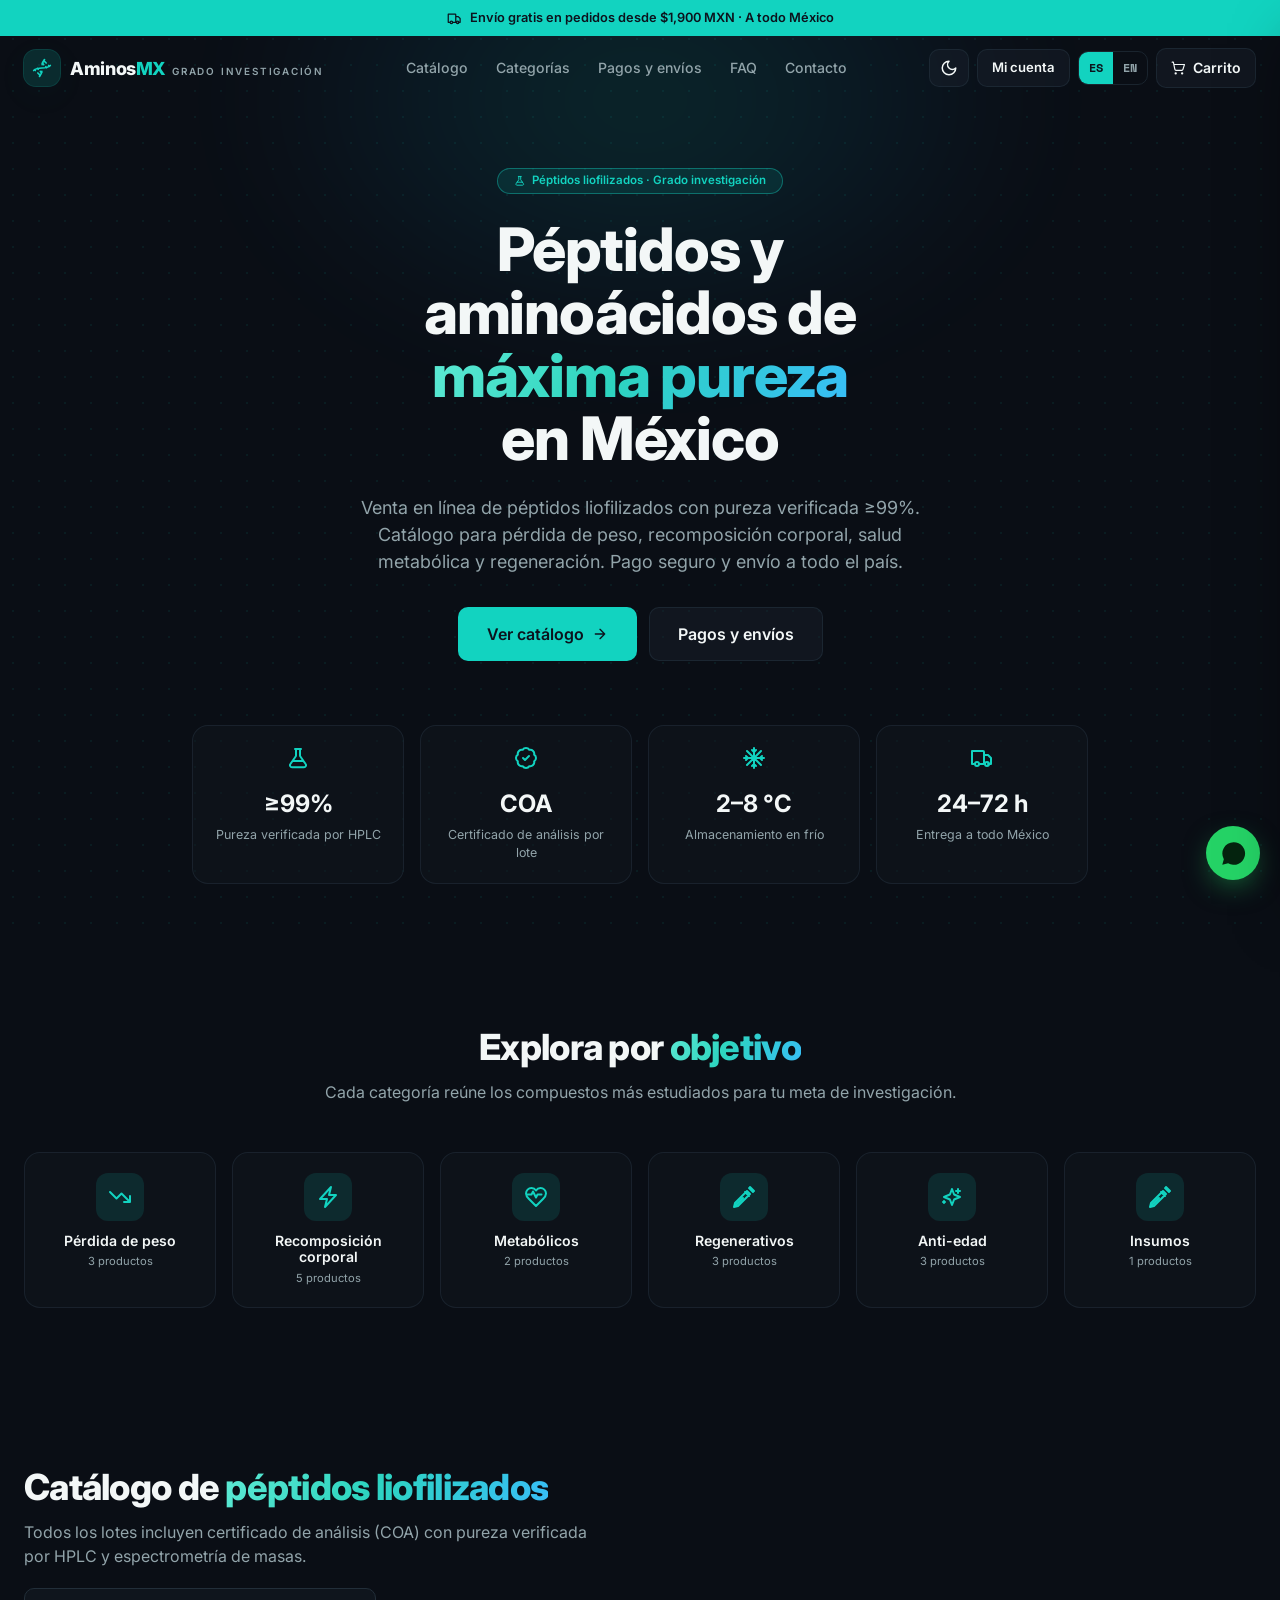
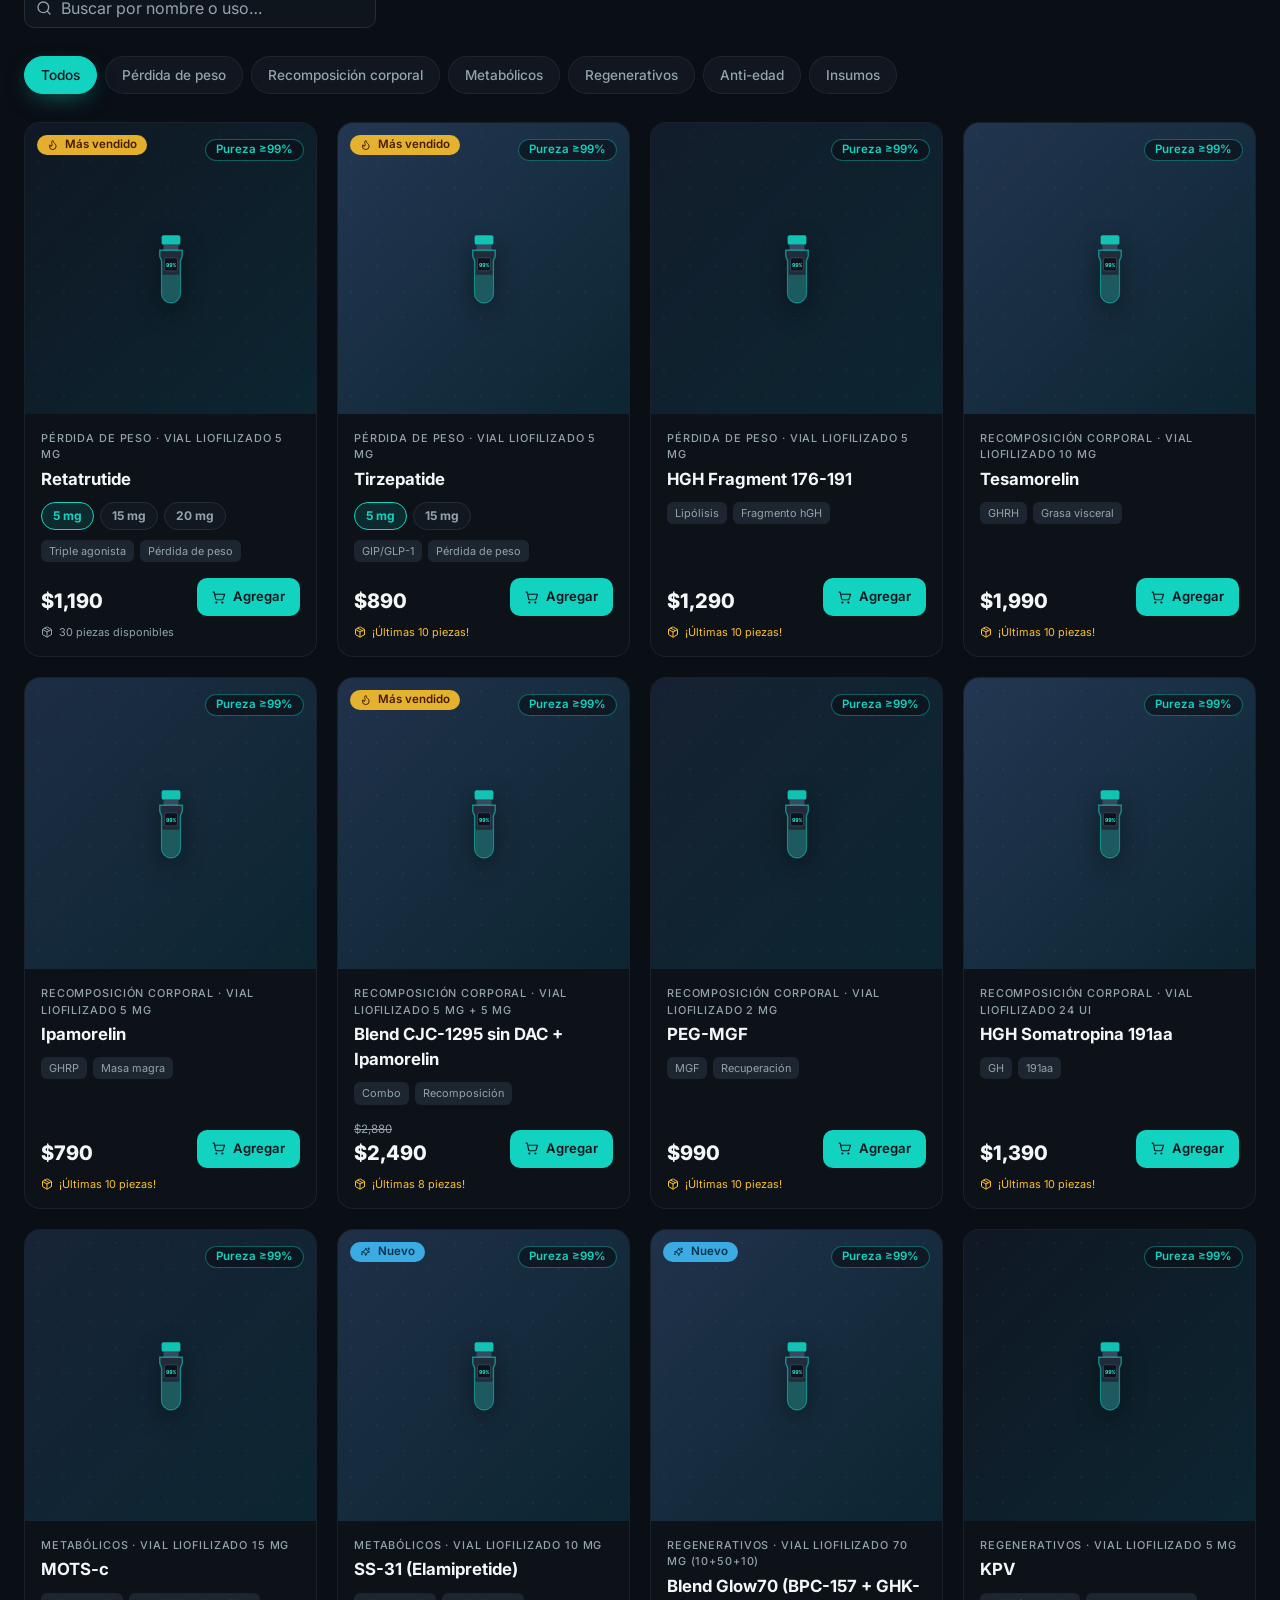
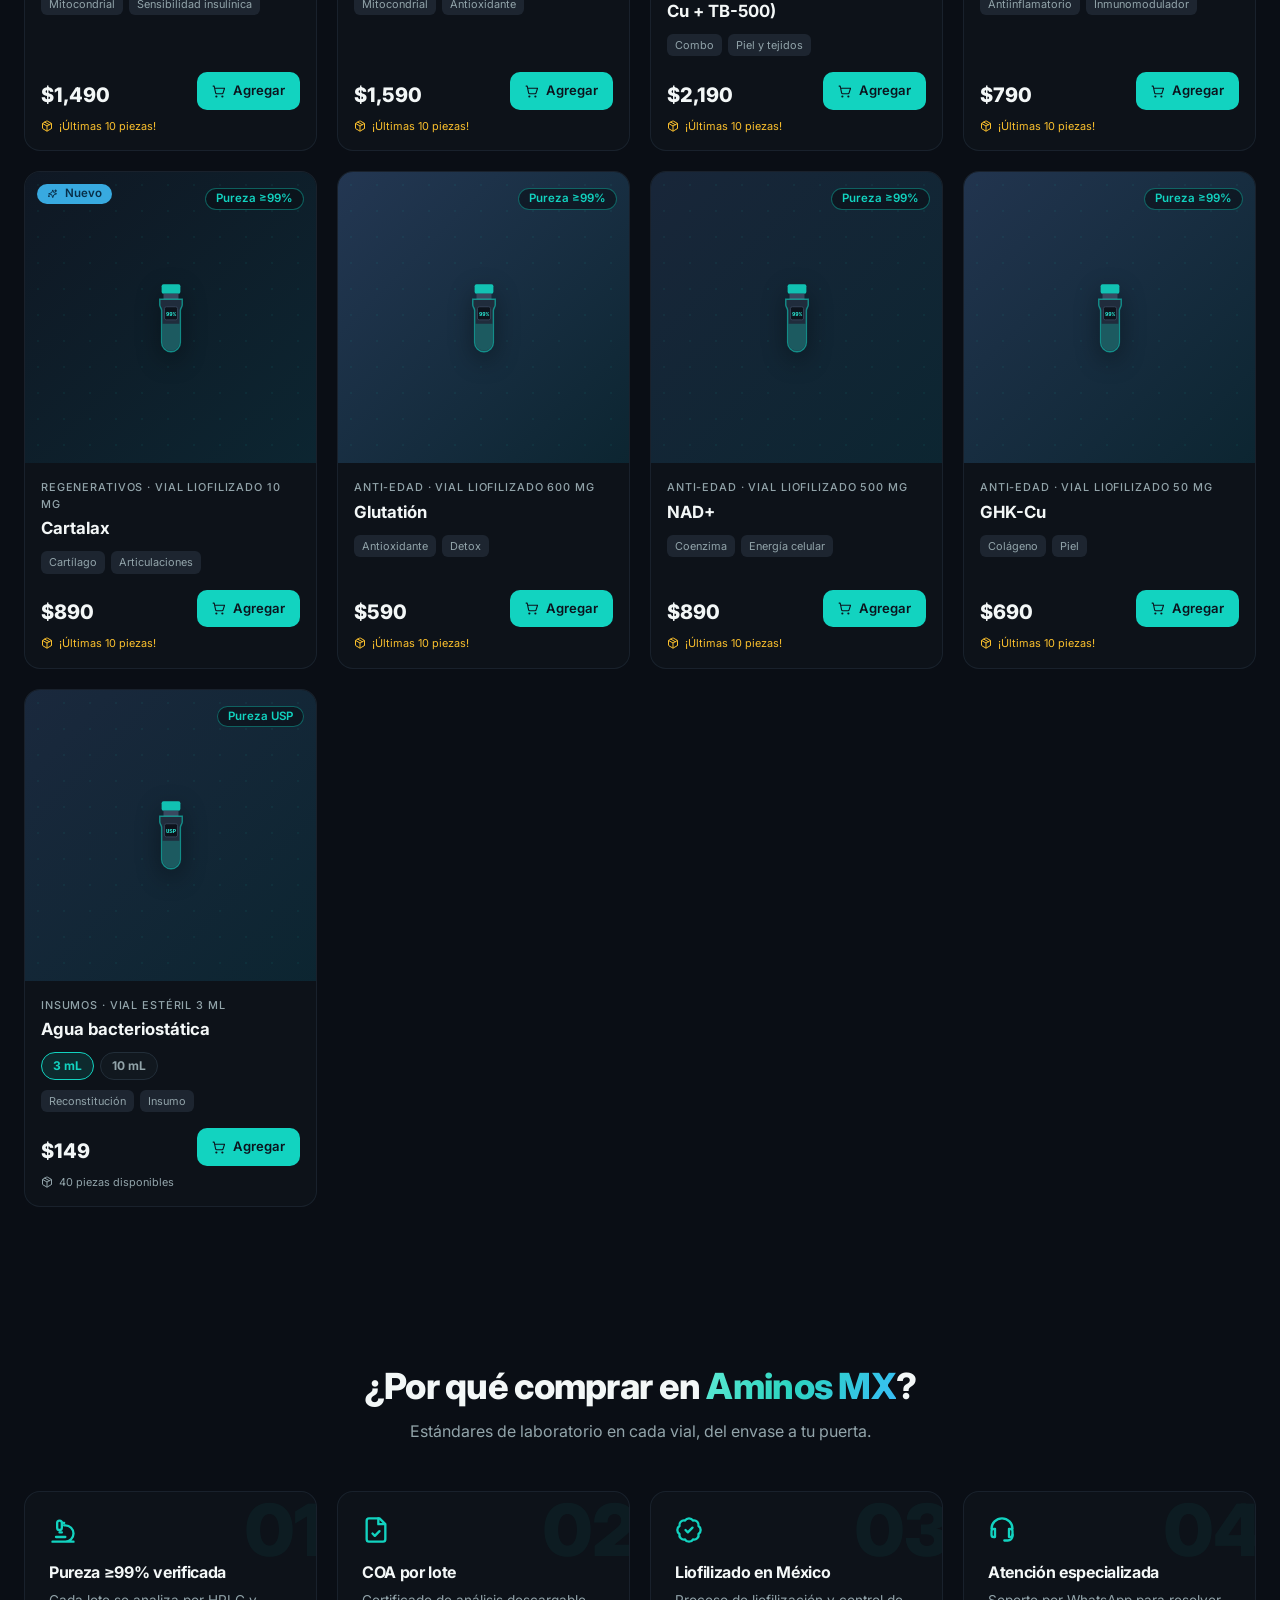
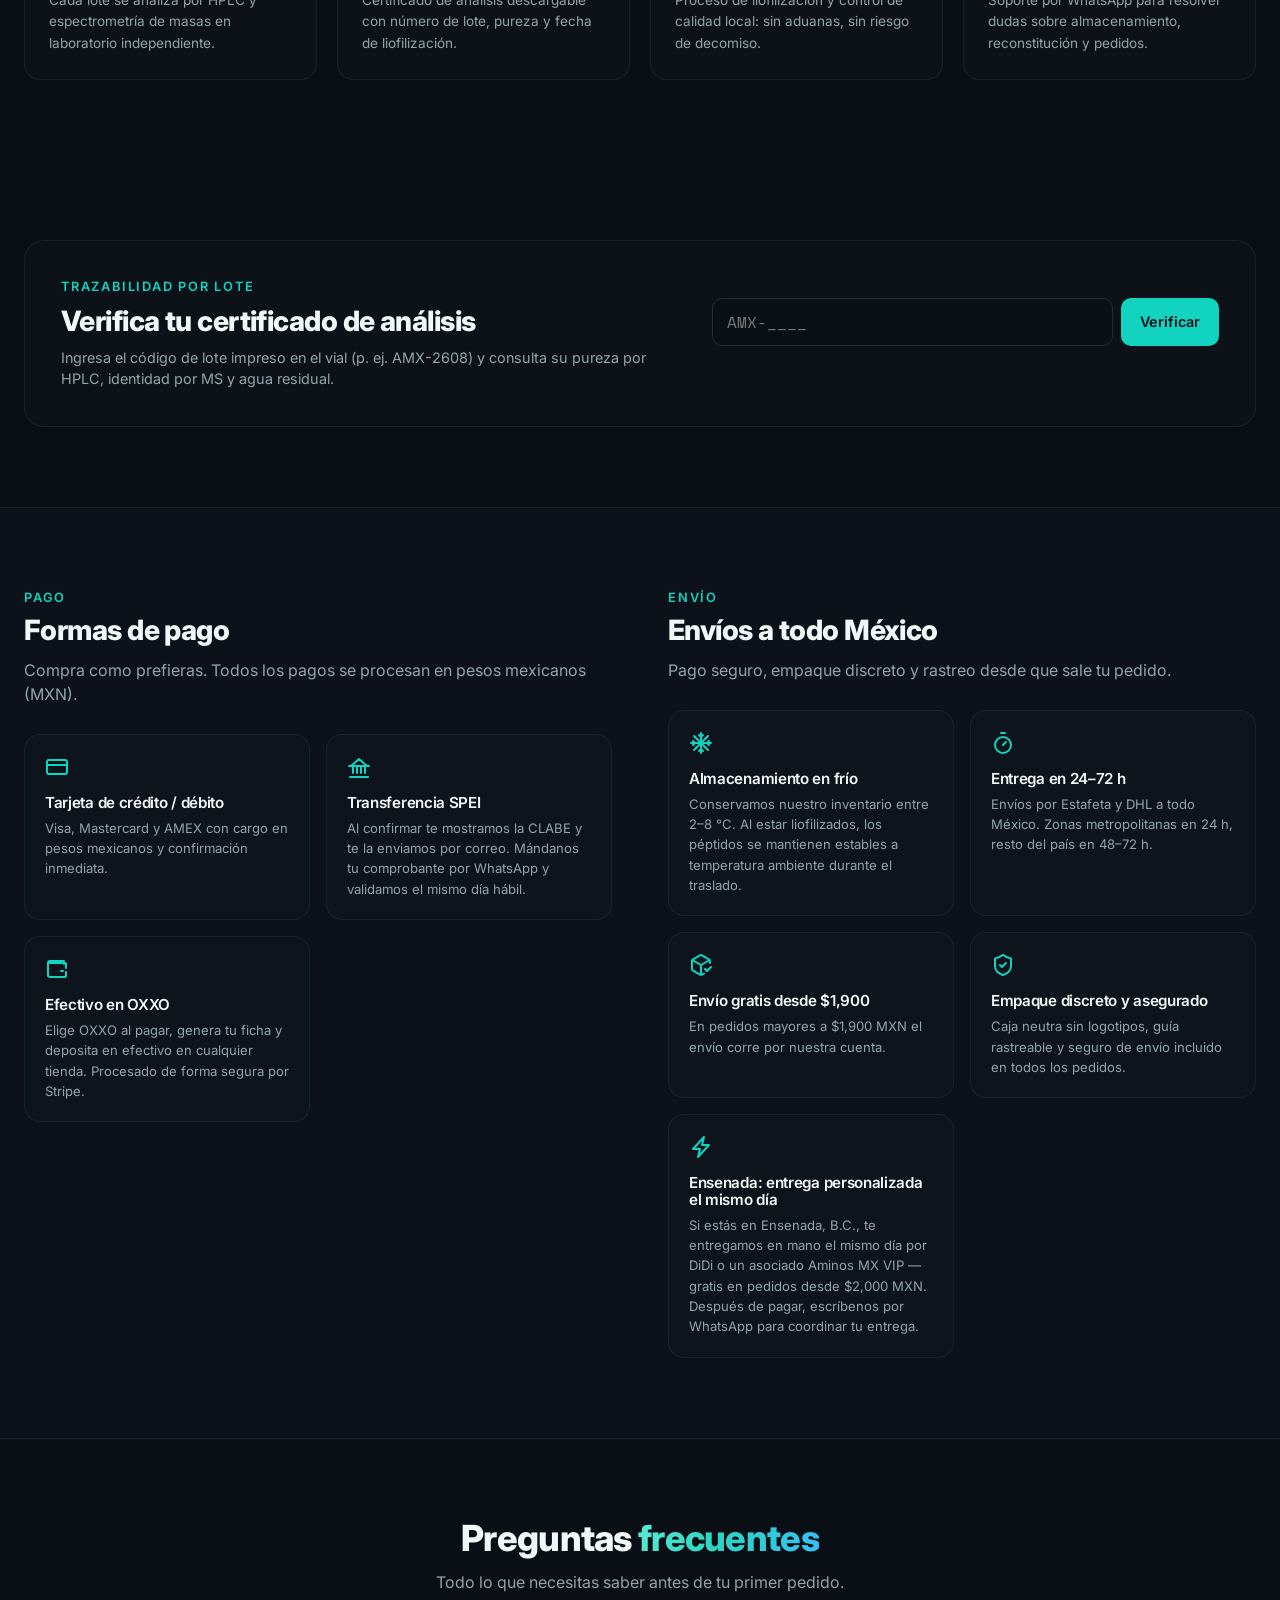
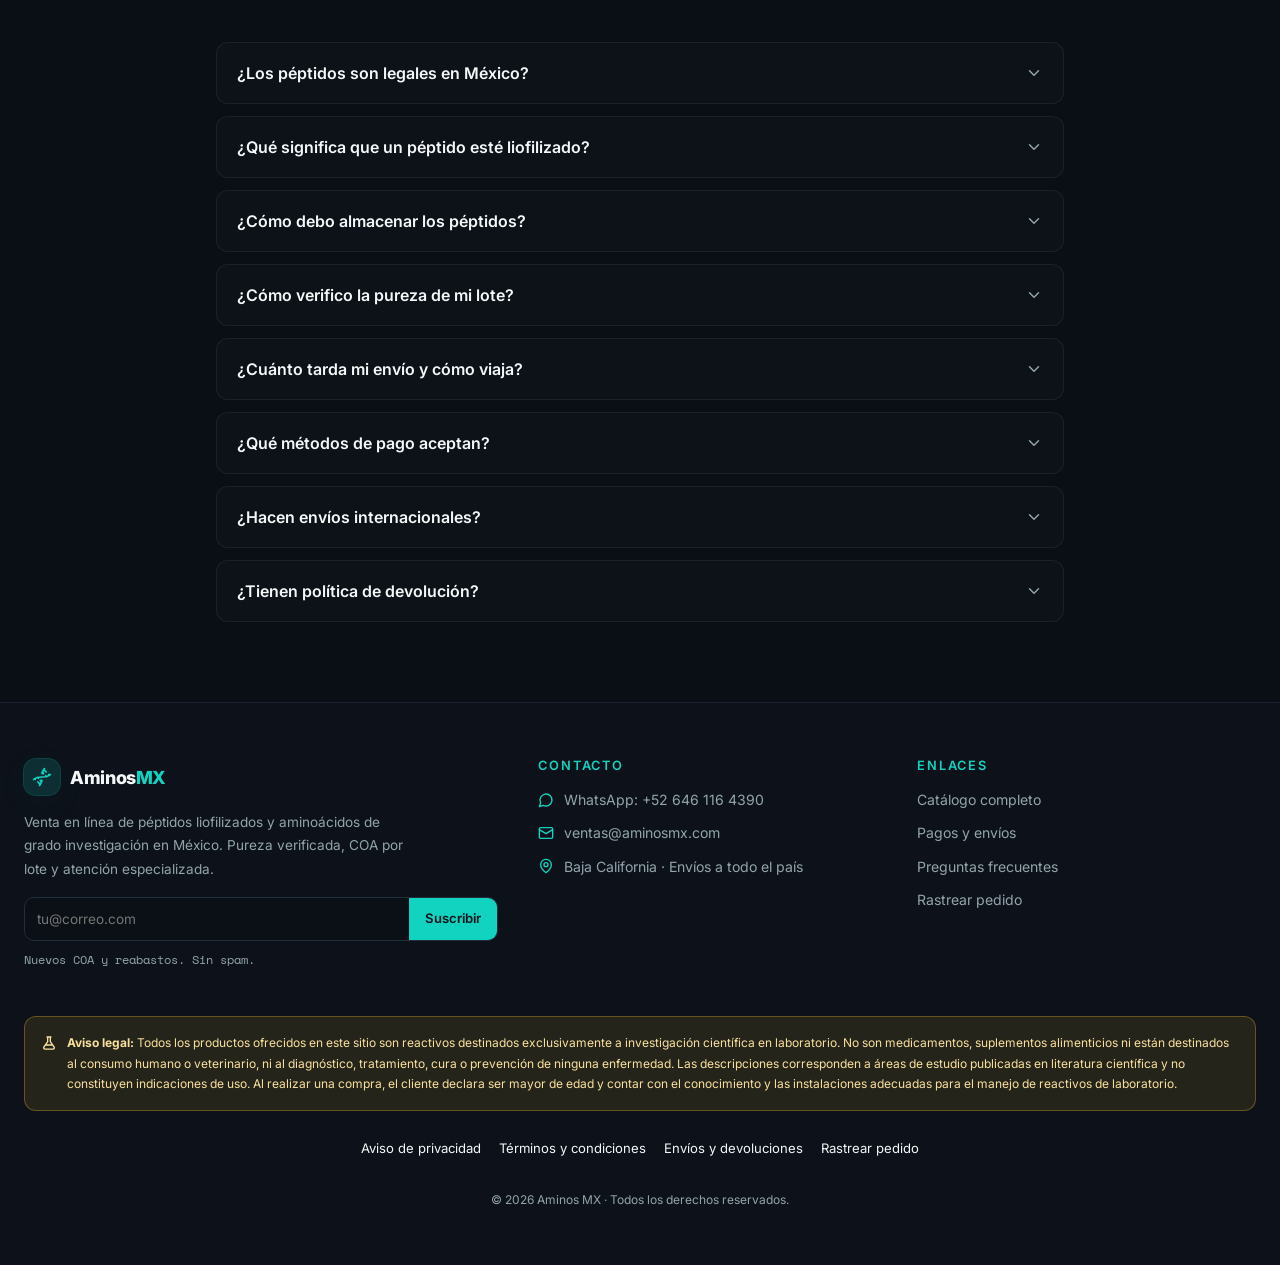
==== commit 2e540ce5: "Lower the free-shipping threshold to $1,900 MXN nationwide Server side: settings.shipping.free_thres" ====
--- a/index.html
+++ b/index.html
@@ -82,7 +82,7 @@
 <!-- ===== Announcement ===== -->
 <div class="announce" data-showbar>
   <svg class="ico"><use href="#i-truck"/></svg>
-  <span data-en="Free shipping on orders over $3,500 MXN · Nationwide">Envío gratis en pedidos desde $3,500 MXN · A todo México</span>
+  <span data-en="Free shipping on orders over $1,900 MXN · Nationwide">Envío gratis en pedidos desde $1,900 MXN · A todo México</span>
 </div>
 
 <!-- ===== Header ===== -->
@@ -234,7 +234,7 @@
         <div class="pay-cards">
           <div class="pay-card"><svg class="ico"><use href="#i-snowflake"/></svg><h3 data-en="Cold storage">Almacenamiento en frío</h3><p data-en="We keep our inventory at 2–8 °C. Being lyophilized, peptides stay stable at room temperature during transit.">Conservamos nuestro inventario entre 2–8 °C. Al estar liofilizados, los péptidos se mantienen estables a temperatura ambiente durante el traslado.</p></div>
           <div class="pay-card"><svg class="ico"><use href="#i-timer"/></svg><h3 data-en="Delivery in 24–72 h">Entrega en 24–72 h</h3><p data-en="Estafeta and DHL nationwide. Metro areas in 24 h, rest of the country in 48–72 h.">Envíos por Estafeta y DHL a todo México. Zonas metropolitanas en 24 h, resto del país en 48–72 h.</p></div>
-          <div class="pay-card"><svg class="ico"><use href="#i-package-check"/></svg><h3 data-en="Free shipping from $3,500">Envío gratis desde $3,500</h3><p data-en="On orders over $3,500 MXN, shipping is on us.">En pedidos mayores a $3,500 MXN el envío corre por nuestra cuenta.</p></div>
+          <div class="pay-card"><svg class="ico"><use href="#i-package-check"/></svg><h3 data-en="Free shipping from $1,900">Envío gratis desde $1,900</h3><p data-en="On orders over $1,900 MXN, shipping is on us.">En pedidos mayores a $1,900 MXN el envío corre por nuestra cuenta.</p></div>
           <div class="pay-card"><svg class="ico"><use href="#i-shield-check"/></svg><h3 data-en="Discreet, insured packaging">Empaque discreto y asegurado</h3><p data-en="Neutral box with no logos, trackable guide and shipping insurance on every order.">Caja neutra sin logotipos, guía rastreable y seguro de envío incluido en todos los pedidos.</p></div>
           <div class="pay-card"><svg class="ico"><use href="#i-zap"/></svg><h3 data-en="Ensenada: same-day personal delivery">Ensenada: entrega personalizada el mismo día</h3><p data-en="If you're in Ensenada, B.C., we hand-deliver your order the same day via DiDi or an Aminos MX VIP associate — free on orders from $2,000 MXN. After paying, message us on WhatsApp to schedule your delivery.">Si estás en Ensenada, B.C., te entregamos en mano el mismo día por DiDi o un asociado Aminos MX VIP — gratis en pedidos desde $2,000 MXN. Después de pagar, escríbenos por WhatsApp para coordinar tu entrega.</p></div>
         </div>
--- a/css/styles.css
+++ b/css/styles.css
@@ -63,6 +63,9 @@
 
 /* ---------- Reset ---------- */
 *, *::before, *::after { box-sizing: border-box; border-color: hsl(var(--border)); }
+/* Sin esto, cualquier regla con display (.field, .social-login…) le gana al
+   atributo hidden del navegador y "oculto" queda visible. */
+[hidden] { display: none !important; }
 * { margin: 0; }
 html { scroll-behavior: smooth; -webkit-text-size-adjust: 100%; }
 body {
@@ -263,6 +266,12 @@
 .pcard:hover .pcard-name { color:hsl(var(--primary)); }
 .pcard-tags { display:flex; flex-wrap:wrap; gap:6px; margin-top:10px; }
 .ptag { border-radius:6px; background:hsl(var(--secondary)); color:hsl(var(--muted-fg)); font-size:.68rem; padding:3px 8px; }
+/* Selector de concentración: variantes del mismo compuesto en una tarjeta */
+.pcard-doses { display:flex; flex-wrap:wrap; gap:6px; margin-top:10px; }
+.pcard-doses .dose { font:inherit; font-size:.75rem; font-weight:700; padding:4px 11px; border-radius:999px; border:1px solid hsl(var(--border)); background:hsl(var(--secondary) / .3); color:hsl(var(--muted-fg)); cursor:pointer; transition:border-color .15s, color .15s, background .15s; }
+.pcard-doses .dose:hover { border-color:hsl(var(--primary) / .6); color:hsl(var(--fg)); }
+.pcard-doses .dose.active { border-color:hsl(var(--primary)); background:hsl(var(--primary) / .12); color:hsl(var(--primary)); }
+.pcard-doses .dose.out { opacity:.45; text-decoration:line-through; }
 .pcard-foot { margin-top:auto; display:flex; align-items:flex-end; justify-content:space-between; padding-top:16px; gap:10px; }
 .pcard-price .compare { font-size:.72rem; color:hsl(var(--muted-fg)); text-decoration:line-through; }
 .pcard-price .amt { font-size:1.25rem; font-weight:800; }
@@ -451,8 +460,10 @@
 .pdp-price .iva { font-size:.8rem; color:hsl(var(--muted-fg)); }
 .pdp-label { margin-top:24px; font-size:.78rem; font-weight:700; text-transform:uppercase; letter-spacing:.1em; }
 .pdp-sizes { display:flex; gap:10px; margin-top:12px; flex-wrap:wrap; }
-.size { border:1px solid hsl(var(--border)); background:hsl(var(--secondary) / .3); color:hsl(var(--muted-fg)); border-radius:calc(var(--radius) - 2px); padding:12px 16px; font-weight:600; font-size:.9rem; }
+.size { border:1px solid hsl(var(--border)); background:hsl(var(--secondary) / .3); color:hsl(var(--muted-fg)); border-radius:calc(var(--radius) - 2px); padding:12px 16px; font-weight:600; font-size:.9rem; text-decoration:none; transition:border-color .15s, color .15s; }
+a.size:hover { border-color:hsl(var(--primary) / .6); color:hsl(var(--fg)); }
 .size.active { border:2px solid hsl(var(--primary)); color:hsl(var(--fg)); }
+.size.out { opacity:.5; text-decoration:line-through; }
 .pdp-buy { display:flex; gap:12px; margin-top:24px; flex-wrap:wrap; }
 .stepper { display:flex; align-items:center; border:1px solid hsl(var(--border)); border-radius:calc(var(--radius) - 2px); }
 .stepper button { width:44px; height:50px; display:grid; place-items:center; color:hsl(var(--fg)); }
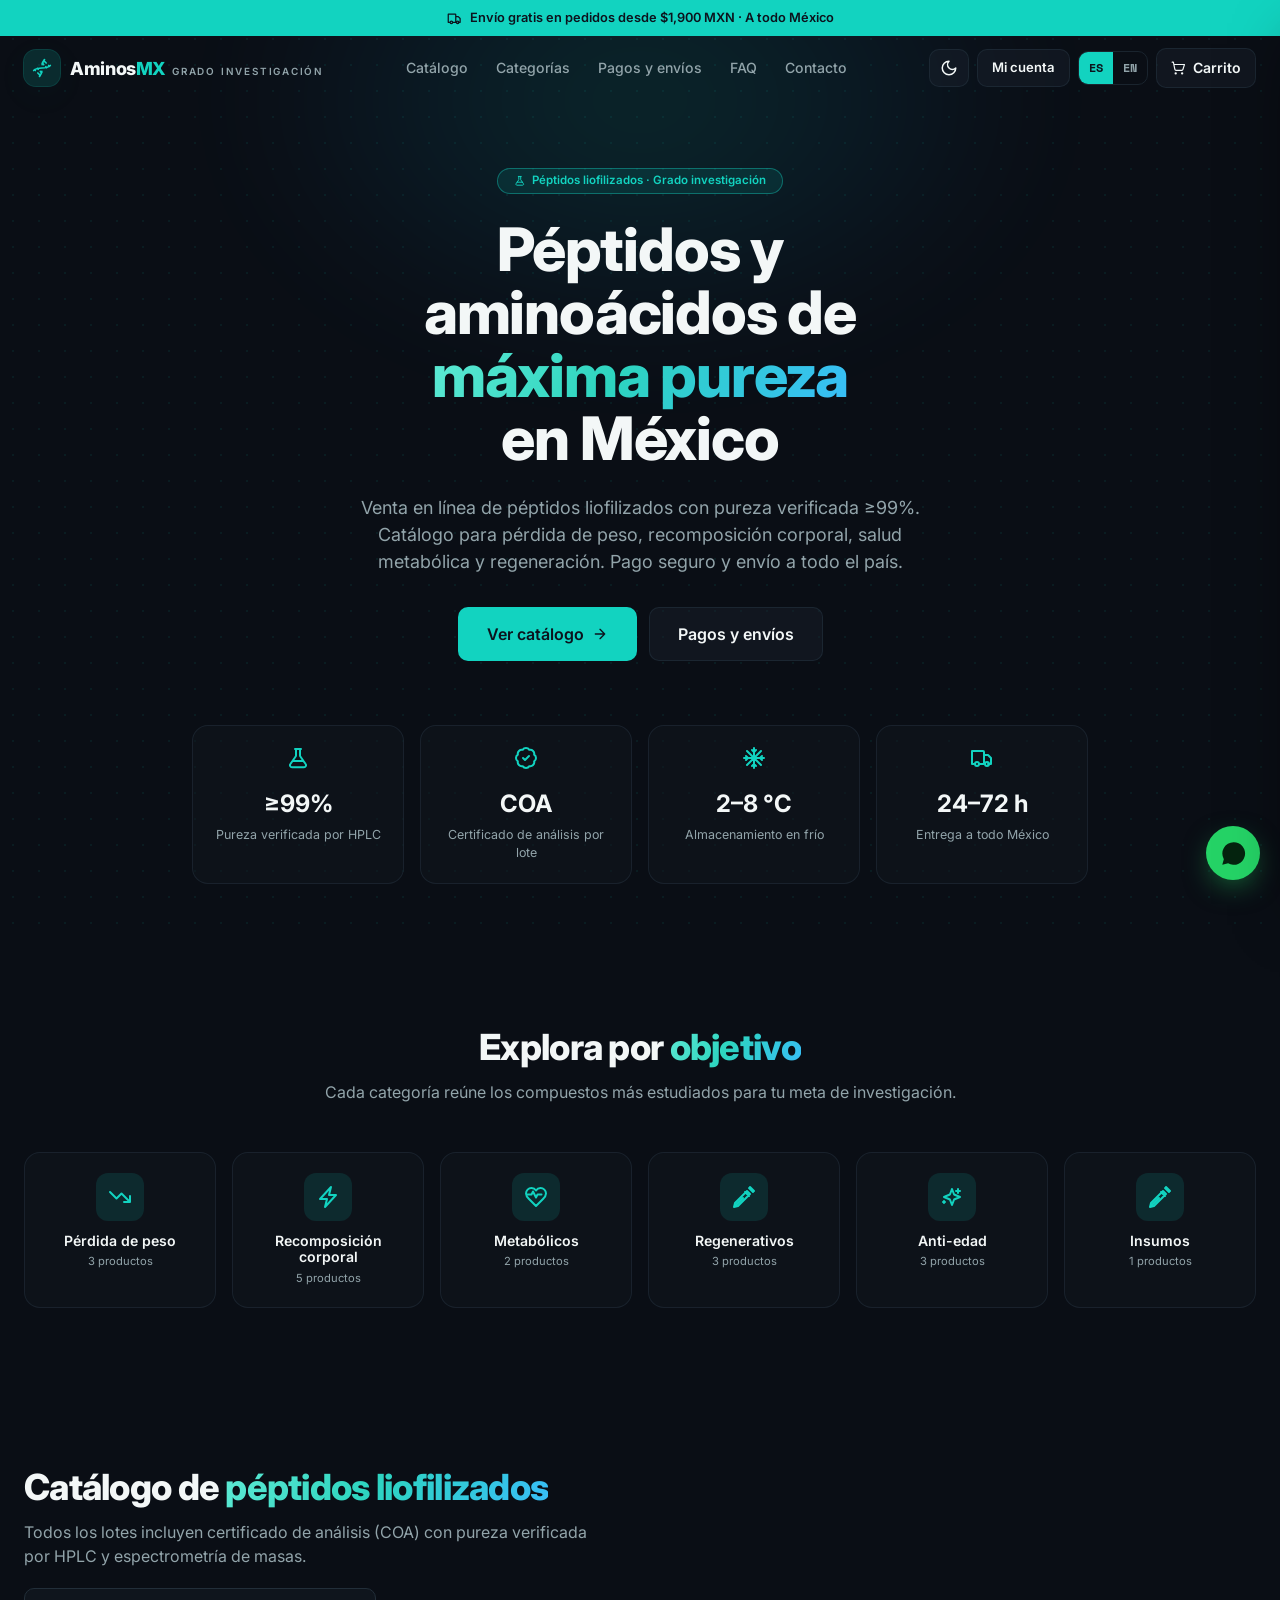
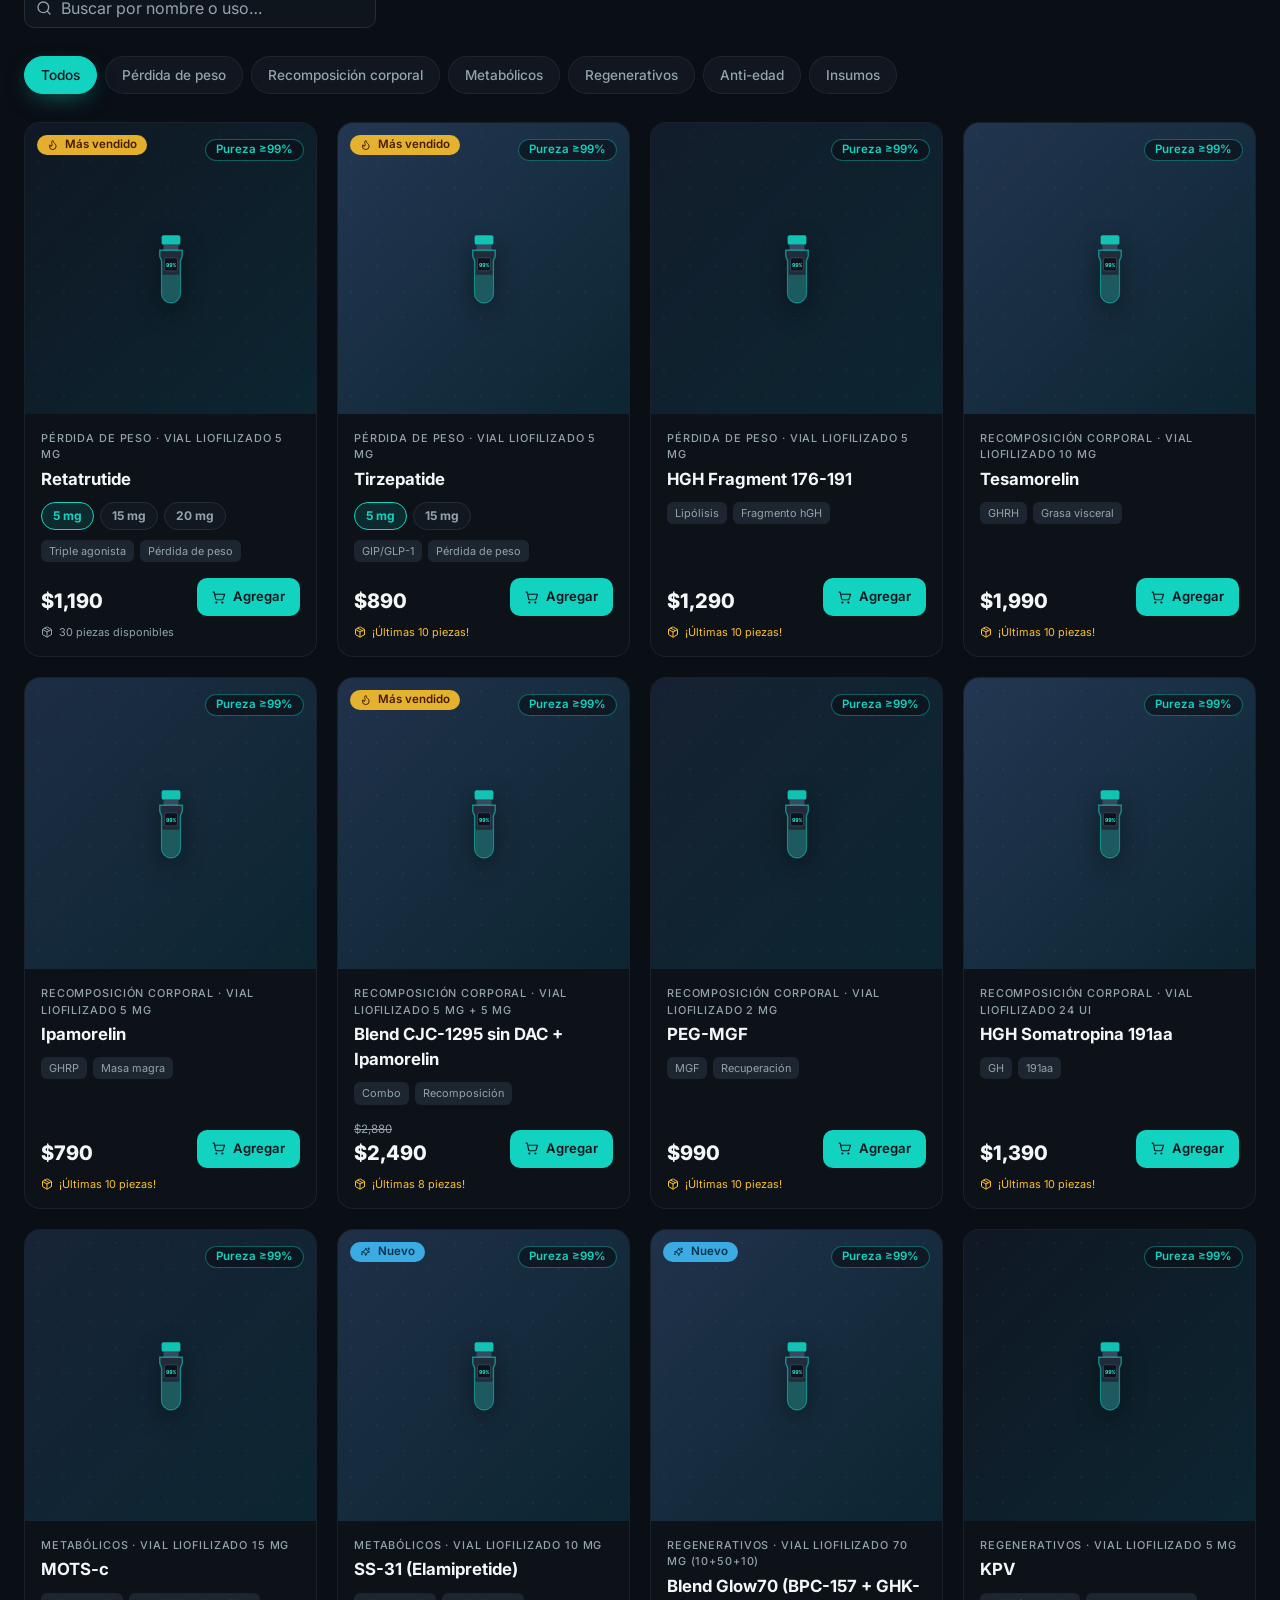
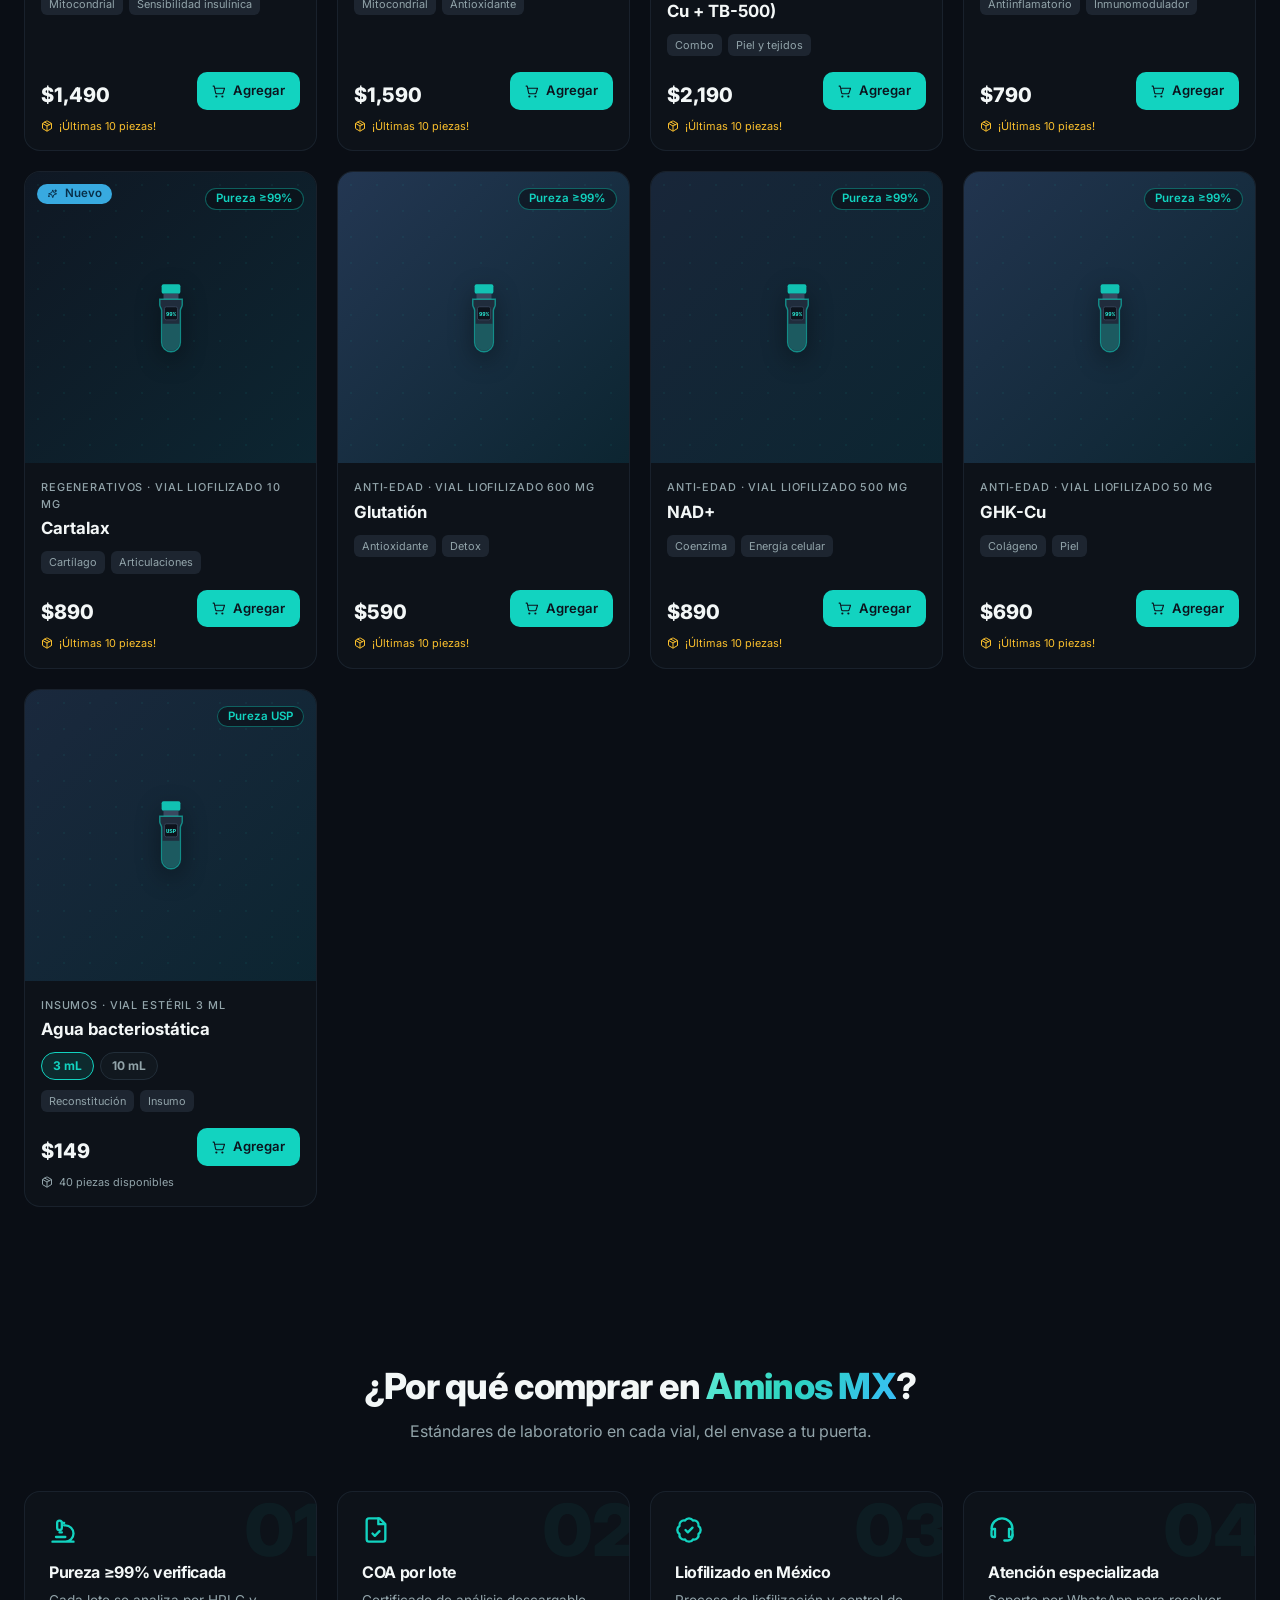
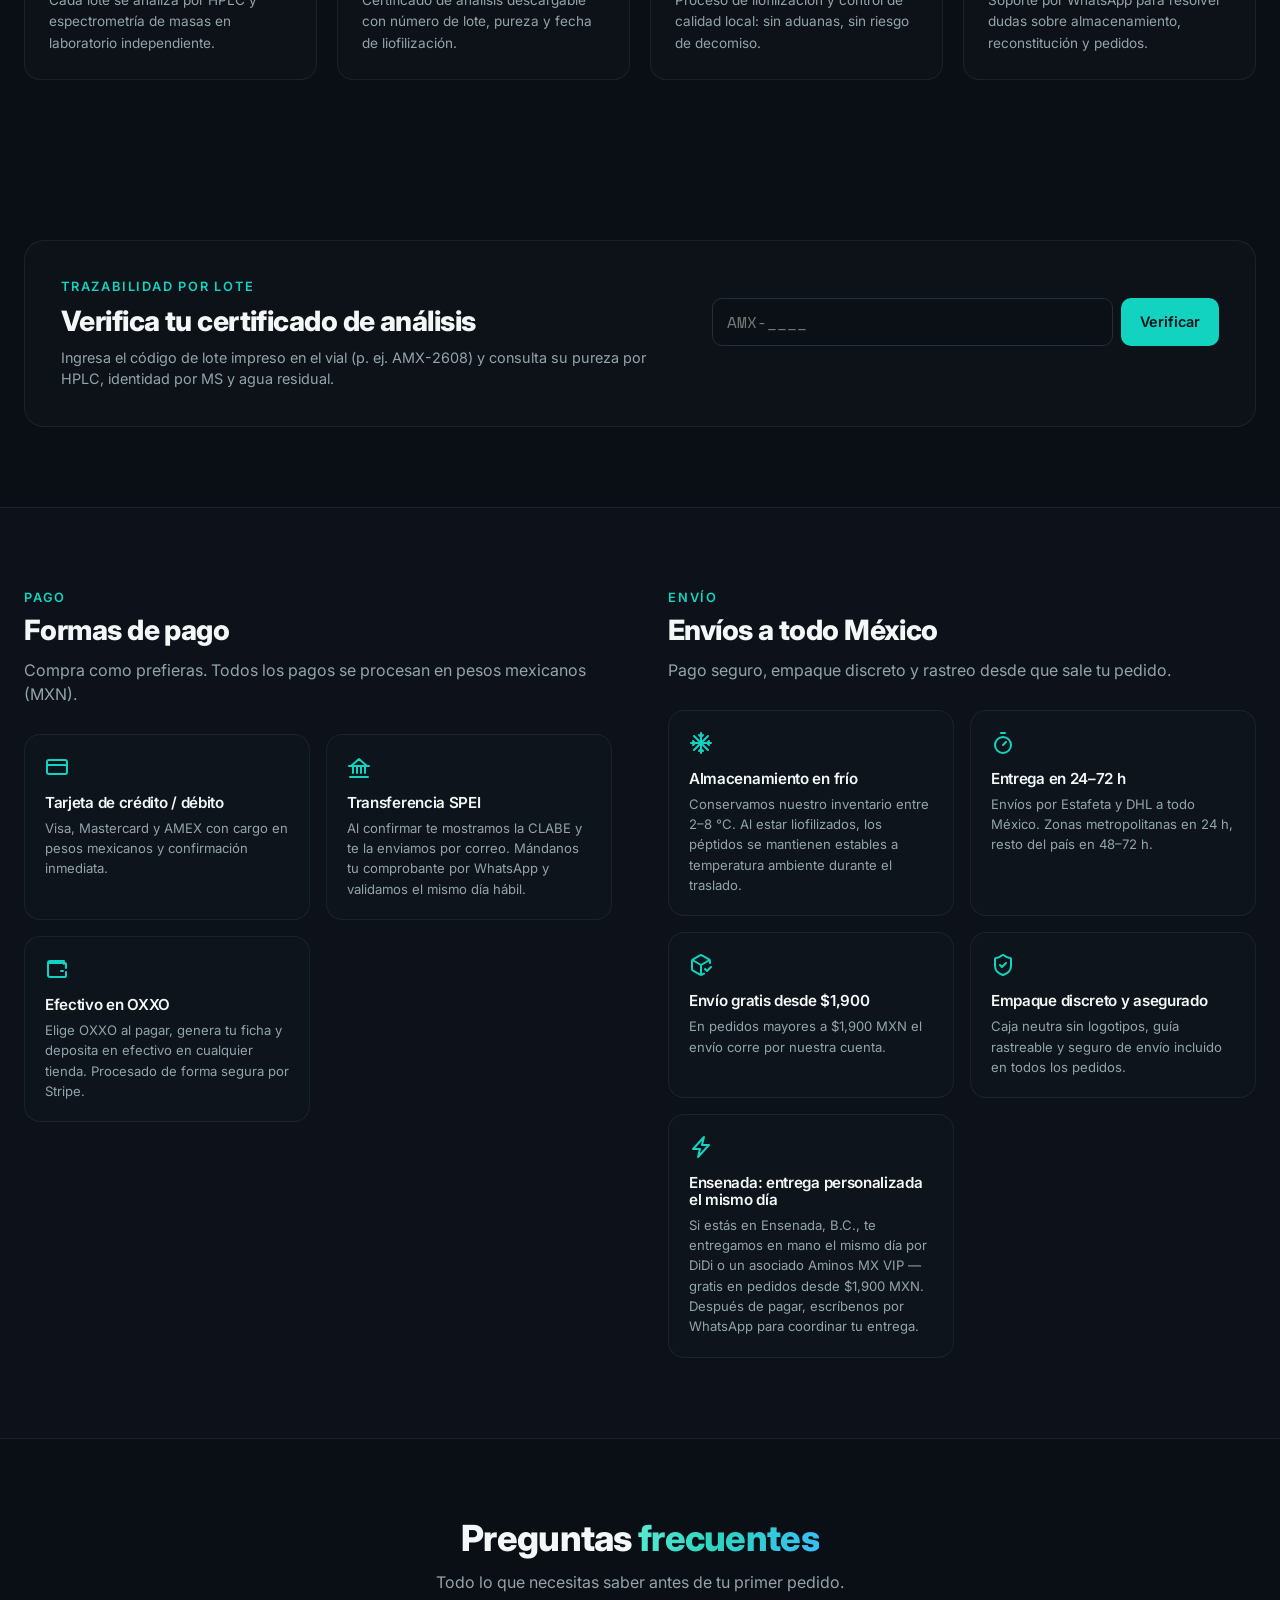
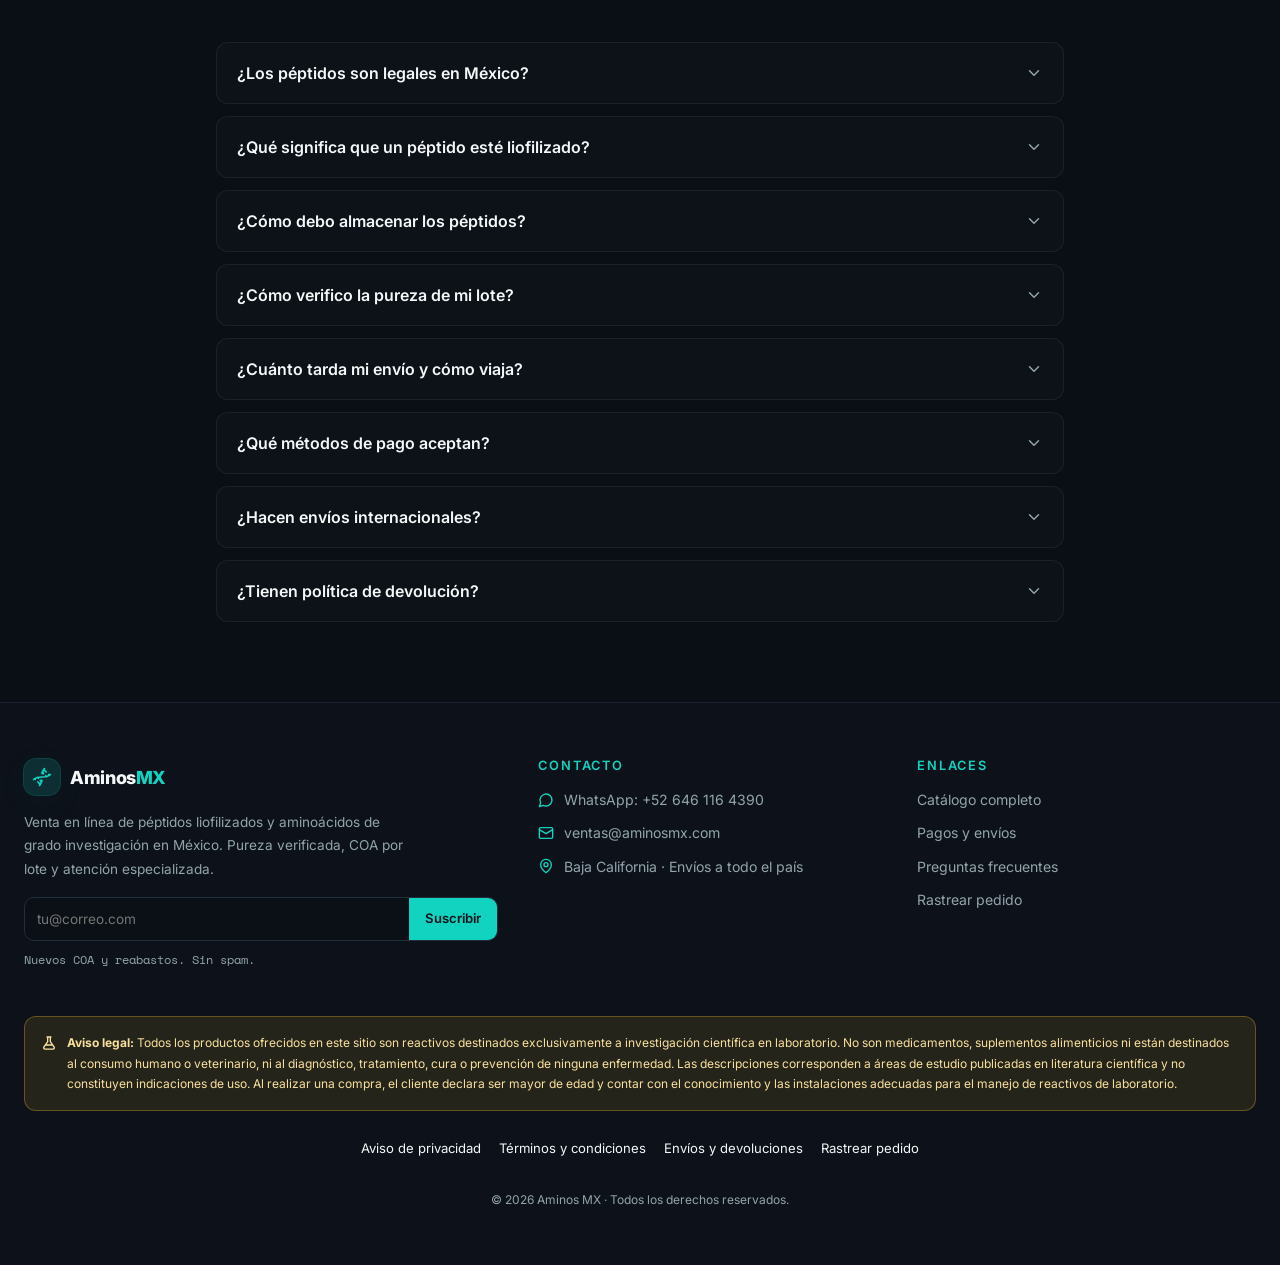
==== commit d9fbc759: "Align Ensenada local delivery to the $1,900 free threshold settings.local_delivery.min_subtotal_cent" ====
--- a/index.html
+++ b/index.html
@@ -236,7 +236,7 @@
           <div class="pay-card"><svg class="ico"><use href="#i-timer"/></svg><h3 data-en="Delivery in 24–72 h">Entrega en 24–72 h</h3><p data-en="Estafeta and DHL nationwide. Metro areas in 24 h, rest of the country in 48–72 h.">Envíos por Estafeta y DHL a todo México. Zonas metropolitanas en 24 h, resto del país en 48–72 h.</p></div>
           <div class="pay-card"><svg class="ico"><use href="#i-package-check"/></svg><h3 data-en="Free shipping from $1,900">Envío gratis desde $1,900</h3><p data-en="On orders over $1,900 MXN, shipping is on us.">En pedidos mayores a $1,900 MXN el envío corre por nuestra cuenta.</p></div>
           <div class="pay-card"><svg class="ico"><use href="#i-shield-check"/></svg><h3 data-en="Discreet, insured packaging">Empaque discreto y asegurado</h3><p data-en="Neutral box with no logos, trackable guide and shipping insurance on every order.">Caja neutra sin logotipos, guía rastreable y seguro de envío incluido en todos los pedidos.</p></div>
-          <div class="pay-card"><svg class="ico"><use href="#i-zap"/></svg><h3 data-en="Ensenada: same-day personal delivery">Ensenada: entrega personalizada el mismo día</h3><p data-en="If you're in Ensenada, B.C., we hand-deliver your order the same day via DiDi or an Aminos MX VIP associate — free on orders from $2,000 MXN. After paying, message us on WhatsApp to schedule your delivery.">Si estás en Ensenada, B.C., te entregamos en mano el mismo día por DiDi o un asociado Aminos MX VIP — gratis en pedidos desde $2,000 MXN. Después de pagar, escríbenos por WhatsApp para coordinar tu entrega.</p></div>
+          <div class="pay-card"><svg class="ico"><use href="#i-zap"/></svg><h3 data-en="Ensenada: same-day personal delivery">Ensenada: entrega personalizada el mismo día</h3><p data-en="If you're in Ensenada, B.C., we hand-deliver your order the same day via DiDi or an Aminos MX VIP associate — free on orders from $1,900 MXN. After paying, message us on WhatsApp to schedule your delivery.">Si estás en Ensenada, B.C., te entregamos en mano el mismo día por DiDi o un asociado Aminos MX VIP — gratis en pedidos desde $1,900 MXN. Después de pagar, escríbenos por WhatsApp para coordinar tu entrega.</p></div>
         </div>
       </div>
     </div>
@@ -253,7 +253,7 @@
       <details class="faq-item"><summary><span data-en="What does it mean that a peptide is lyophilized?">¿Qué significa que un péptido esté liofilizado?</span><svg class="ico chev"><use href="#i-chevron-down"/></svg></summary><div class="faq-a" data-en="Lyophilization is a freeze-drying process that removes water from the peptide, leaving it as a stable powder. This extends shelf life and allows safe transport. Before research use it is reconstituted with bacteriostatic water.">La liofilización es un proceso de secado por congelación que elimina el agua del péptido, dejándolo en forma de polvo estable. Esto extiende su vida útil y permite transportarlo de forma segura. Antes de su uso en investigación, se reconstituye con agua bacteriostática.</div></details>
       <details class="faq-item"><summary><span data-en="How should I store peptides?">¿Cómo debo almacenar los péptidos?</span><svg class="ico chev"><use href="#i-chevron-down"/></svg></summary><div class="faq-a" data-en="Lyophilized: refrigerate at 2–8 °C; for long-term storage (over 3 months) freeze at −20 °C. Once reconstituted: always keep refrigerated (2–8 °C) and use within the period stated on the product sheet. Avoid direct light and freeze/thaw cycles.">Liofilizados: refrigéralos entre 2–8 °C; para almacenamiento prolongado (más de 3 meses) congélalos a −20 °C. Una vez reconstituidos: mantenlos siempre en refrigeración (2–8 °C) y utilízalos dentro del periodo indicado en la ficha del producto. Evita la luz directa y los ciclos de congelación/descongelación.</div></details>
       <details class="faq-item"><summary><span data-en="How do I verify my batch's purity?">¿Cómo verifico la pureza de mi lote?</span><svg class="ico chev"><use href="#i-chevron-down"/></svg></summary><div class="faq-a" data-en="Every order includes access to your batch's certificate of analysis (COA), issued by an independent laboratory. The COA shows HPLC purity, identity confirmation by mass spectrometry and residual water content.">Cada pedido incluye acceso al certificado de análisis (COA) de tu lote, emitido por un laboratorio independiente. El COA muestra la pureza por HPLC, la confirmación de identidad por espectrometría de masas y el contenido de agua residual.</div></details>
-      <details class="faq-item"><summary><span data-en="How long does shipping take and how does it travel?">¿Cuánto tarda mi envío y cómo viaja?</span><svg class="ico chev"><use href="#i-chevron-down"/></svg></summary><div class="faq-a" data-en="We ship nationwide via Estafeta and DHL in discreet, unbranded packaging. Because they are lyophilized, peptides travel stable at room temperature. Mexico City and metro areas: 24 h. Rest of the country: 48–72 h. You receive your tracking number by email and WhatsApp as soon as your order ships. In Ensenada, B.C. we offer same-day personal delivery (DiDi or an Aminos MX VIP associate), free on orders from $2,000 MXN — after paying, message us on WhatsApp to schedule it.">Enviamos a todo México por Estafeta y DHL en empaque discreto y sin logotipos. Al estar liofilizados, los péptidos viajan estables a temperatura ambiente. CDMX y zonas metropolitanas: 24 h. Resto del país: 48–72 h. Recibes tu número de guía por correo y WhatsApp en cuanto sale tu pedido. En Ensenada, B.C. ofrecemos entrega personalizada el mismo día (DiDi o asociado Aminos MX VIP), gratis en pedidos desde $2,000 MXN — después de pagar, escríbenos por WhatsApp para coordinarla.</div></details>
+      <details class="faq-item"><summary><span data-en="How long does shipping take and how does it travel?">¿Cuánto tarda mi envío y cómo viaja?</span><svg class="ico chev"><use href="#i-chevron-down"/></svg></summary><div class="faq-a" data-en="We ship nationwide via Estafeta and DHL in discreet, unbranded packaging. Because they are lyophilized, peptides travel stable at room temperature. Mexico City and metro areas: 24 h. Rest of the country: 48–72 h. You receive your tracking number by email and WhatsApp as soon as your order ships. In Ensenada, B.C. we offer same-day personal delivery (DiDi or an Aminos MX VIP associate), free on orders from $1,900 MXN — after paying, message us on WhatsApp to schedule it.">Enviamos a todo México por Estafeta y DHL en empaque discreto y sin logotipos. Al estar liofilizados, los péptidos viajan estables a temperatura ambiente. CDMX y zonas metropolitanas: 24 h. Resto del país: 48–72 h. Recibes tu número de guía por correo y WhatsApp en cuanto sale tu pedido. En Ensenada, B.C. ofrecemos entrega personalizada el mismo día (DiDi o asociado Aminos MX VIP), gratis en pedidos desde $1,900 MXN — después de pagar, escríbenos por WhatsApp para coordinarla.</div></details>
       <details class="faq-item"><summary><span data-en="What payment methods do you accept?">¿Qué métodos de pago aceptan?</span><svg class="ico chev"><use href="#i-chevron-down"/></svg></summary><div class="faq-a" data-en="Credit/debit card (Visa, Mastercard, AMEX) and cash at OXXO, both processed securely by Stripe; we also accept SPEI transfer. All charges are in Mexican pesos. If you choose SPEI, we show you the CLABE right after you confirm your order and email it too: send us your receipt via WhatsApp and we validate it the same business day.">Tarjeta de crédito/débito (Visa, Mastercard, AMEX) y pago en efectivo en OXXO, ambos procesados de forma segura por Stripe; también aceptamos transferencia SPEI. Todos los cargos son en pesos mexicanos. Si eliges transferencia, al confirmar tu pedido te mostramos la CLABE y te la enviamos por correo: nos mandas el comprobante por WhatsApp y validamos el mismo día hábil.</div></details>
       <details class="faq-item"><summary><span data-en="Do you ship internationally?">¿Hacen envíos internacionales?</span><svg class="ico chev"><use href="#i-chevron-down"/></svg></summary><div class="faq-a" data-en="For now we only ship within Mexico. This lets us keep delivery times short and handle any issue directly.">Por el momento únicamente realizamos envíos dentro de la República Mexicana. Esto nos permite mantener tiempos de entrega cortos y resolver cualquier incidencia de forma directa.</div></details>
       <details class="faq-item"><summary><span data-en="Do you have a return policy?">¿Tienen política de devolución?</span><svg class="ico chev"><use href="#i-chevron-down"/></svg></summary><div class="faq-a" data-en="If your order arrives damaged or incomplete, we replace it at no cost. Just report it within 48 h of delivery with photos of the packaging. Due to the nature of the product we do not accept returns of opened vials.">Si tu pedido llega dañado o incompleto, lo reponemos sin costo. Solo necesitas reportarlo dentro de las 48 h posteriores a la entrega con fotos del empaque. Por la naturaleza del producto no aceptamos devoluciones de viales abiertos.</div></details>
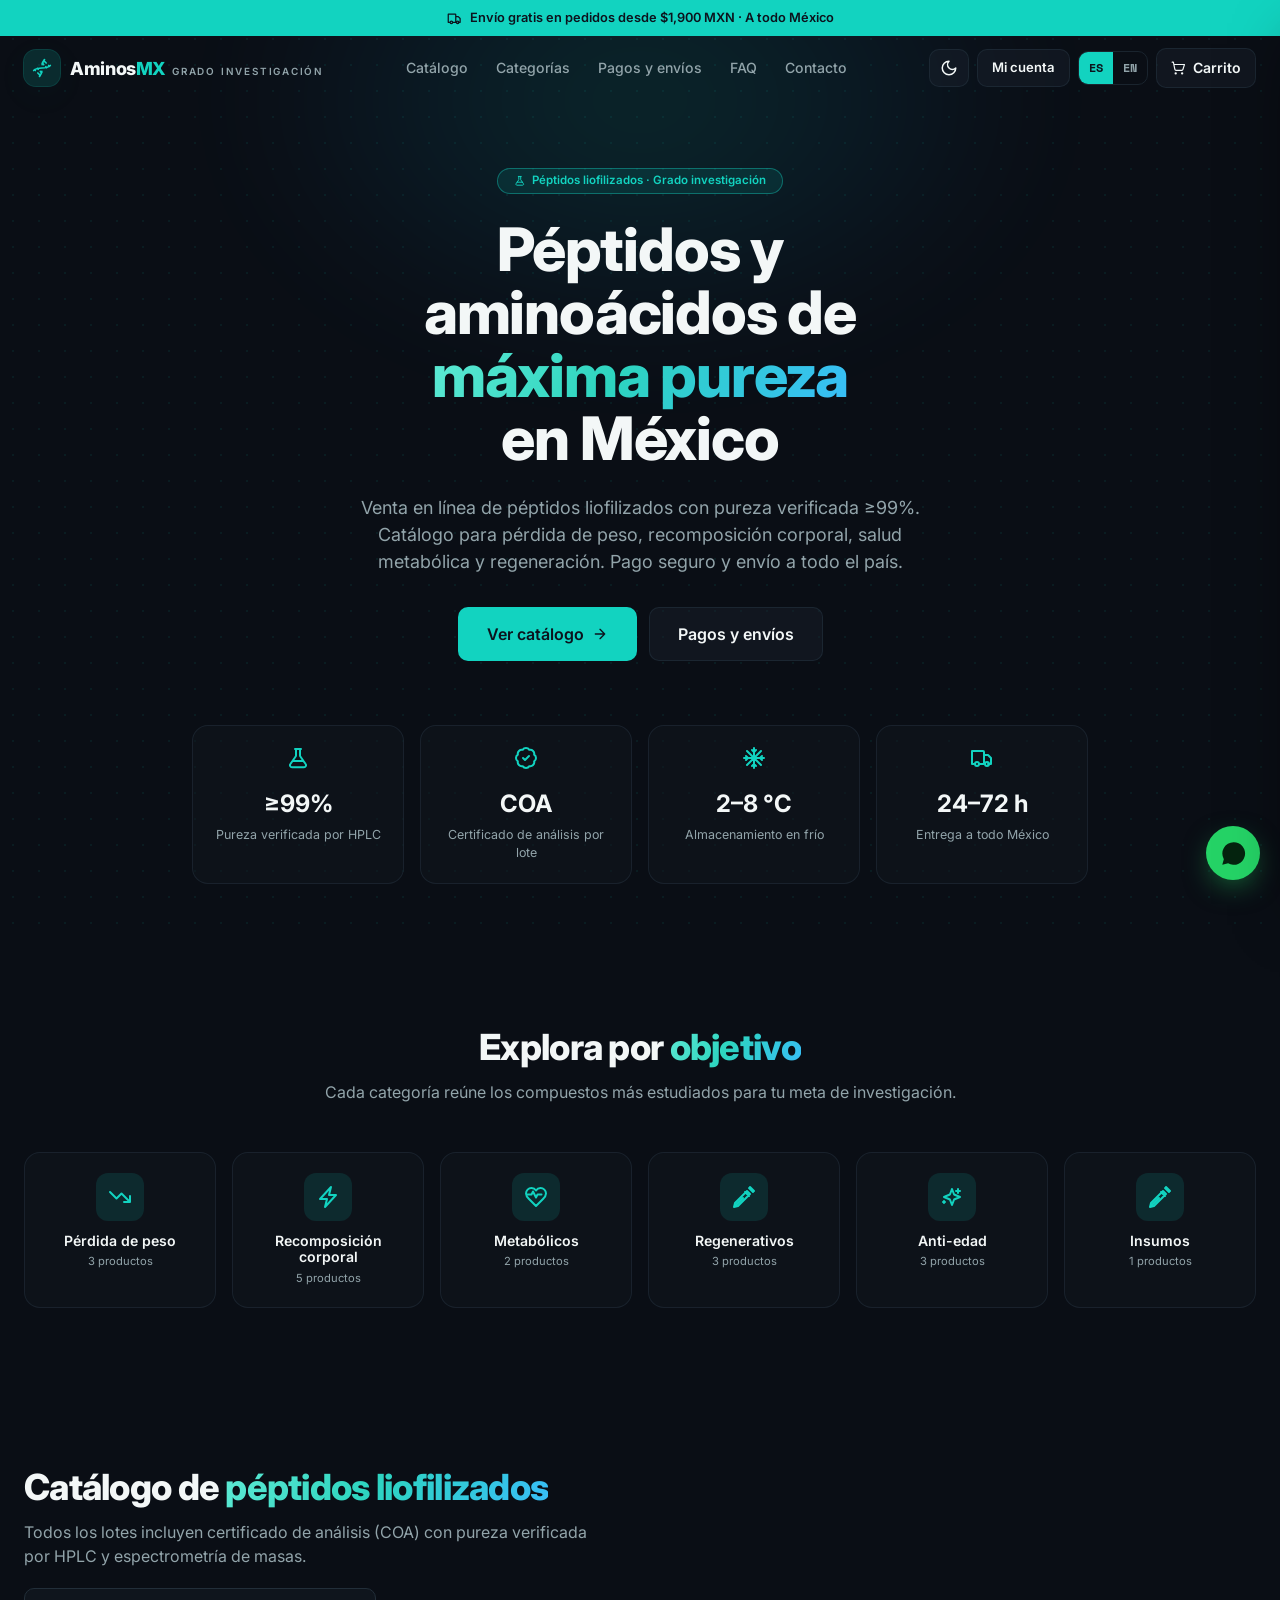
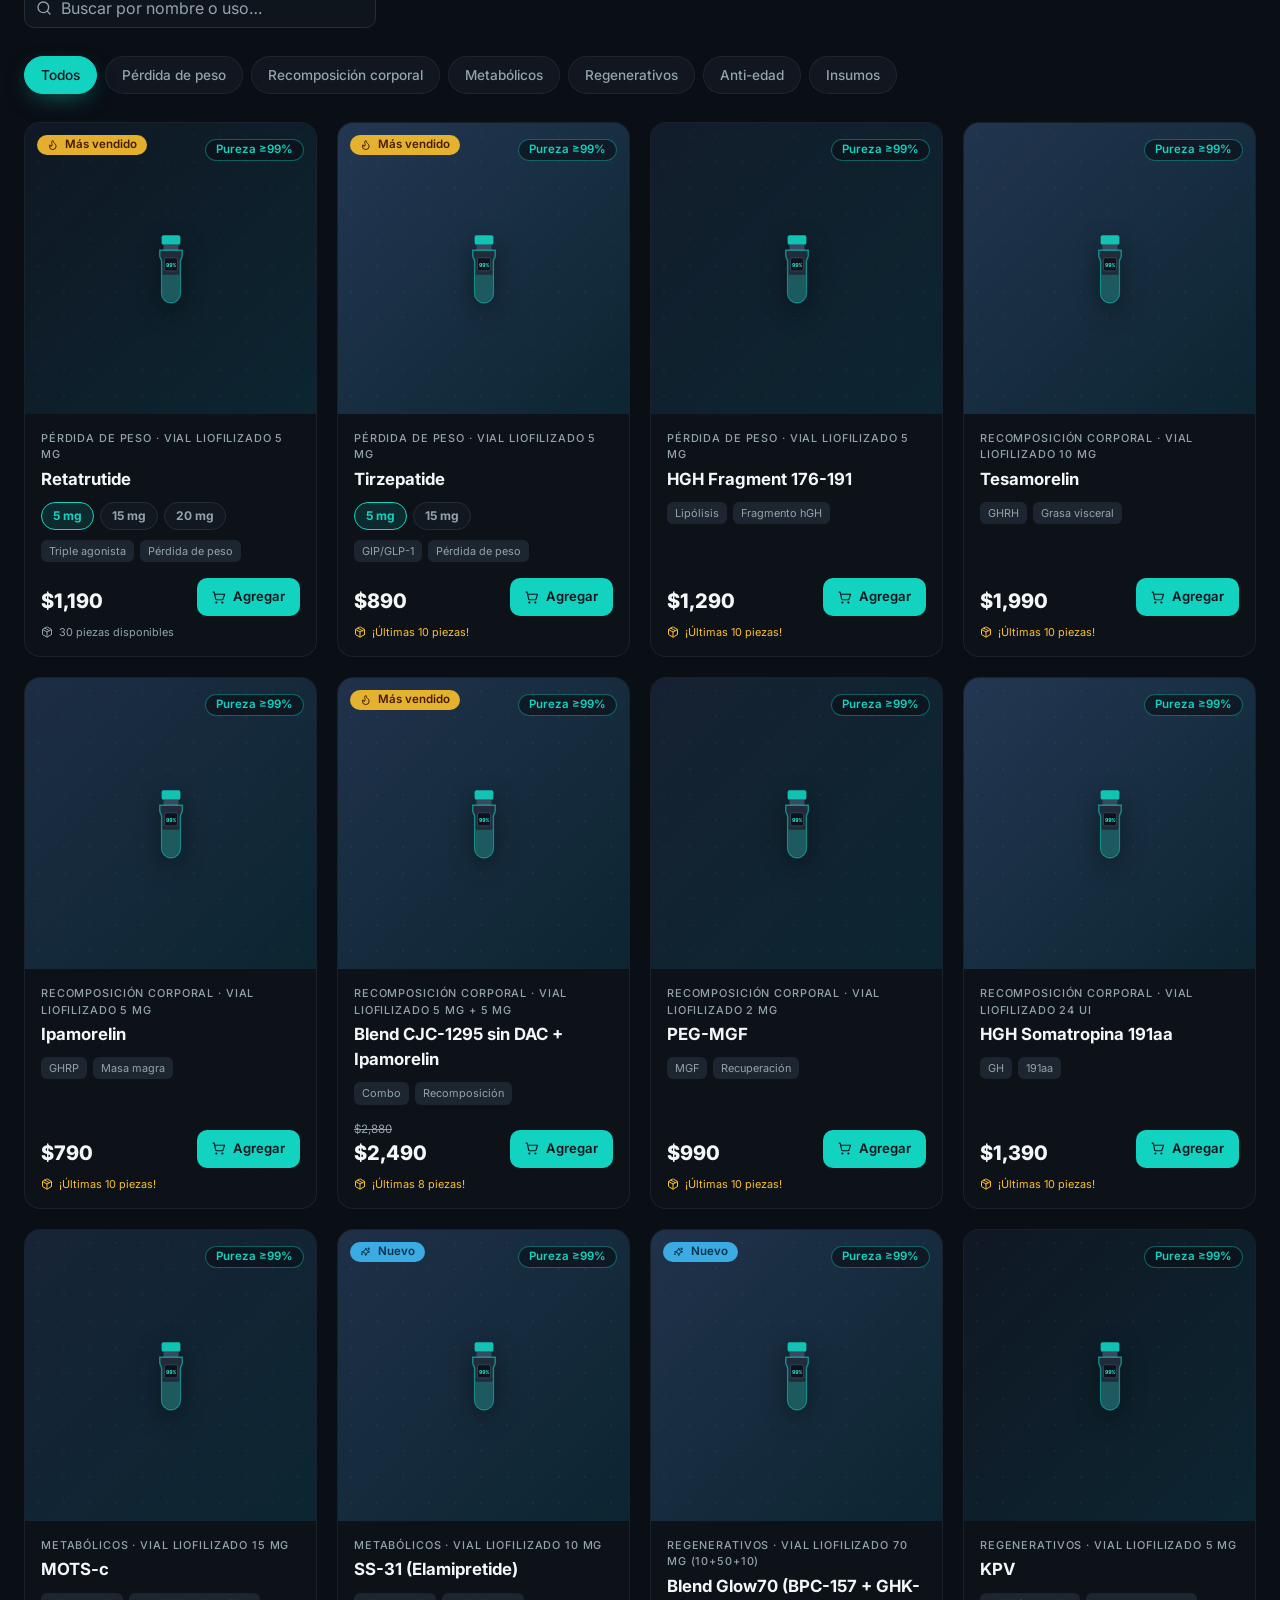
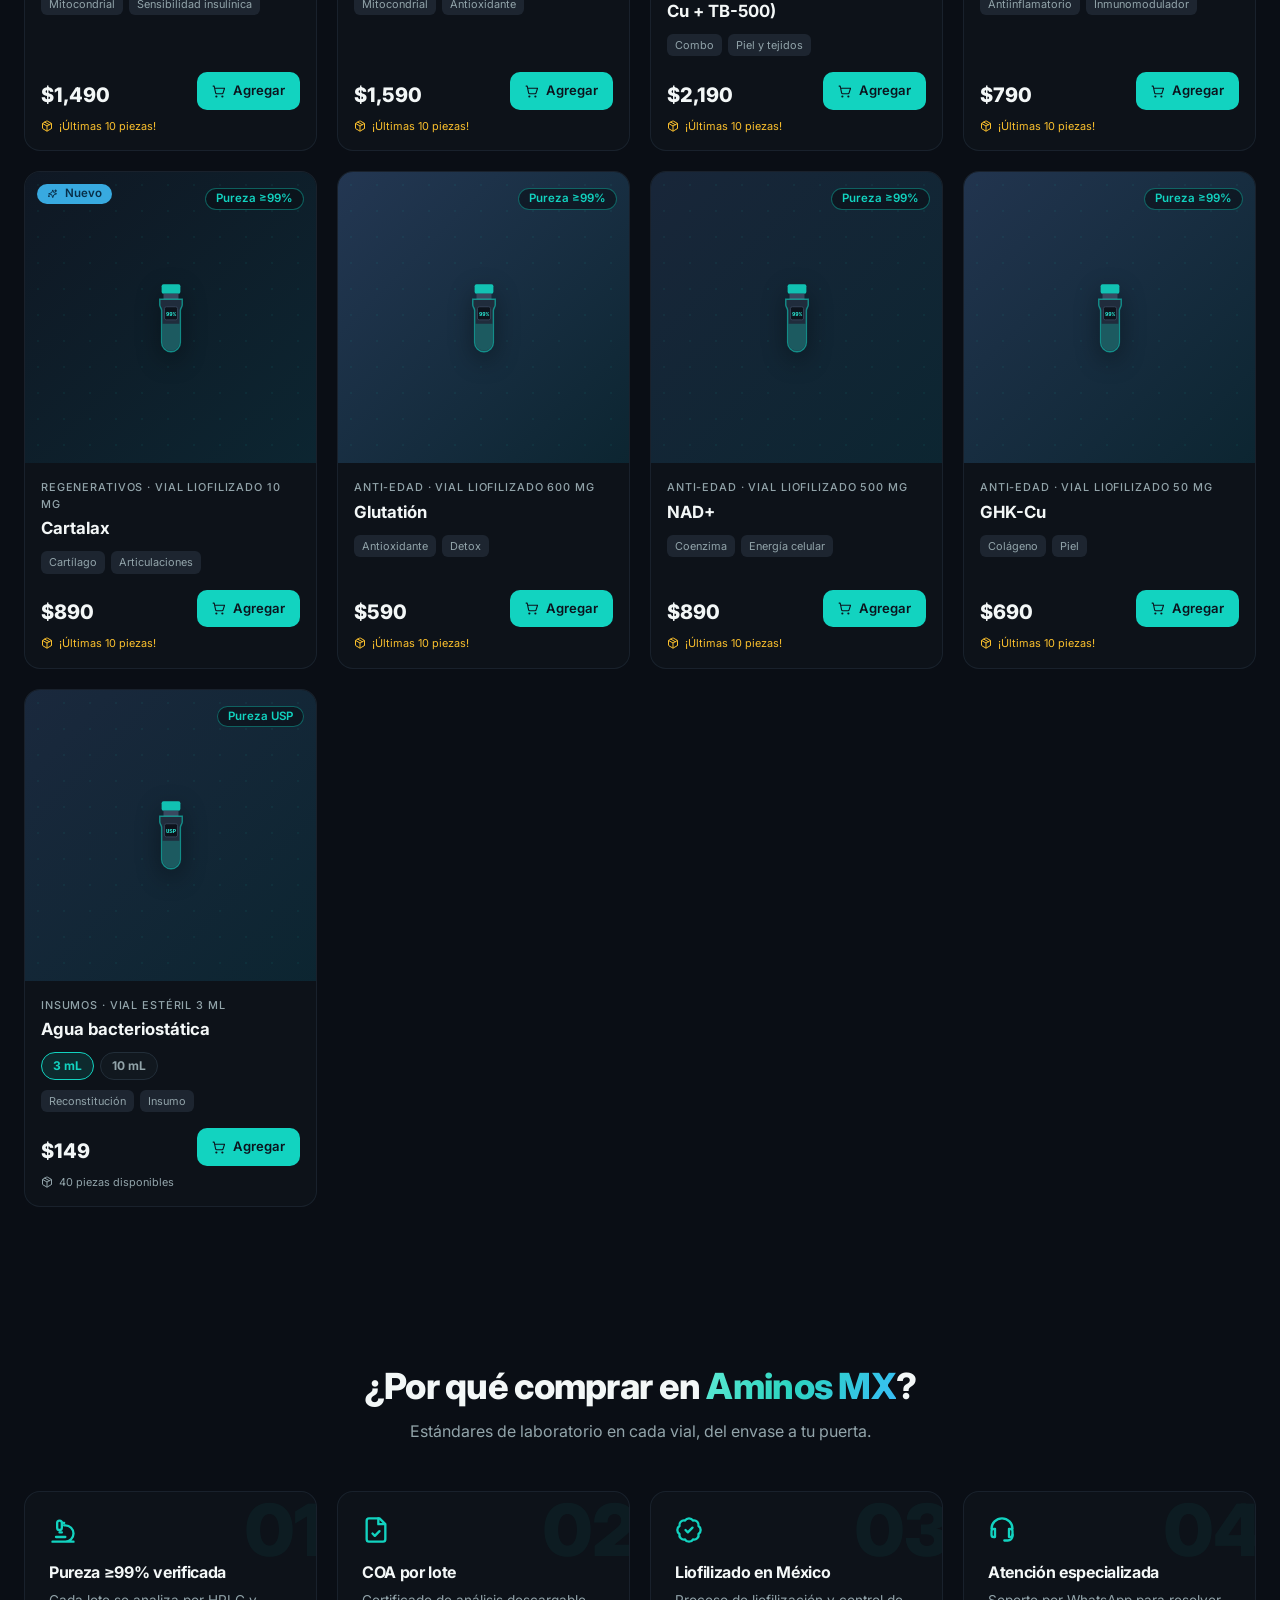
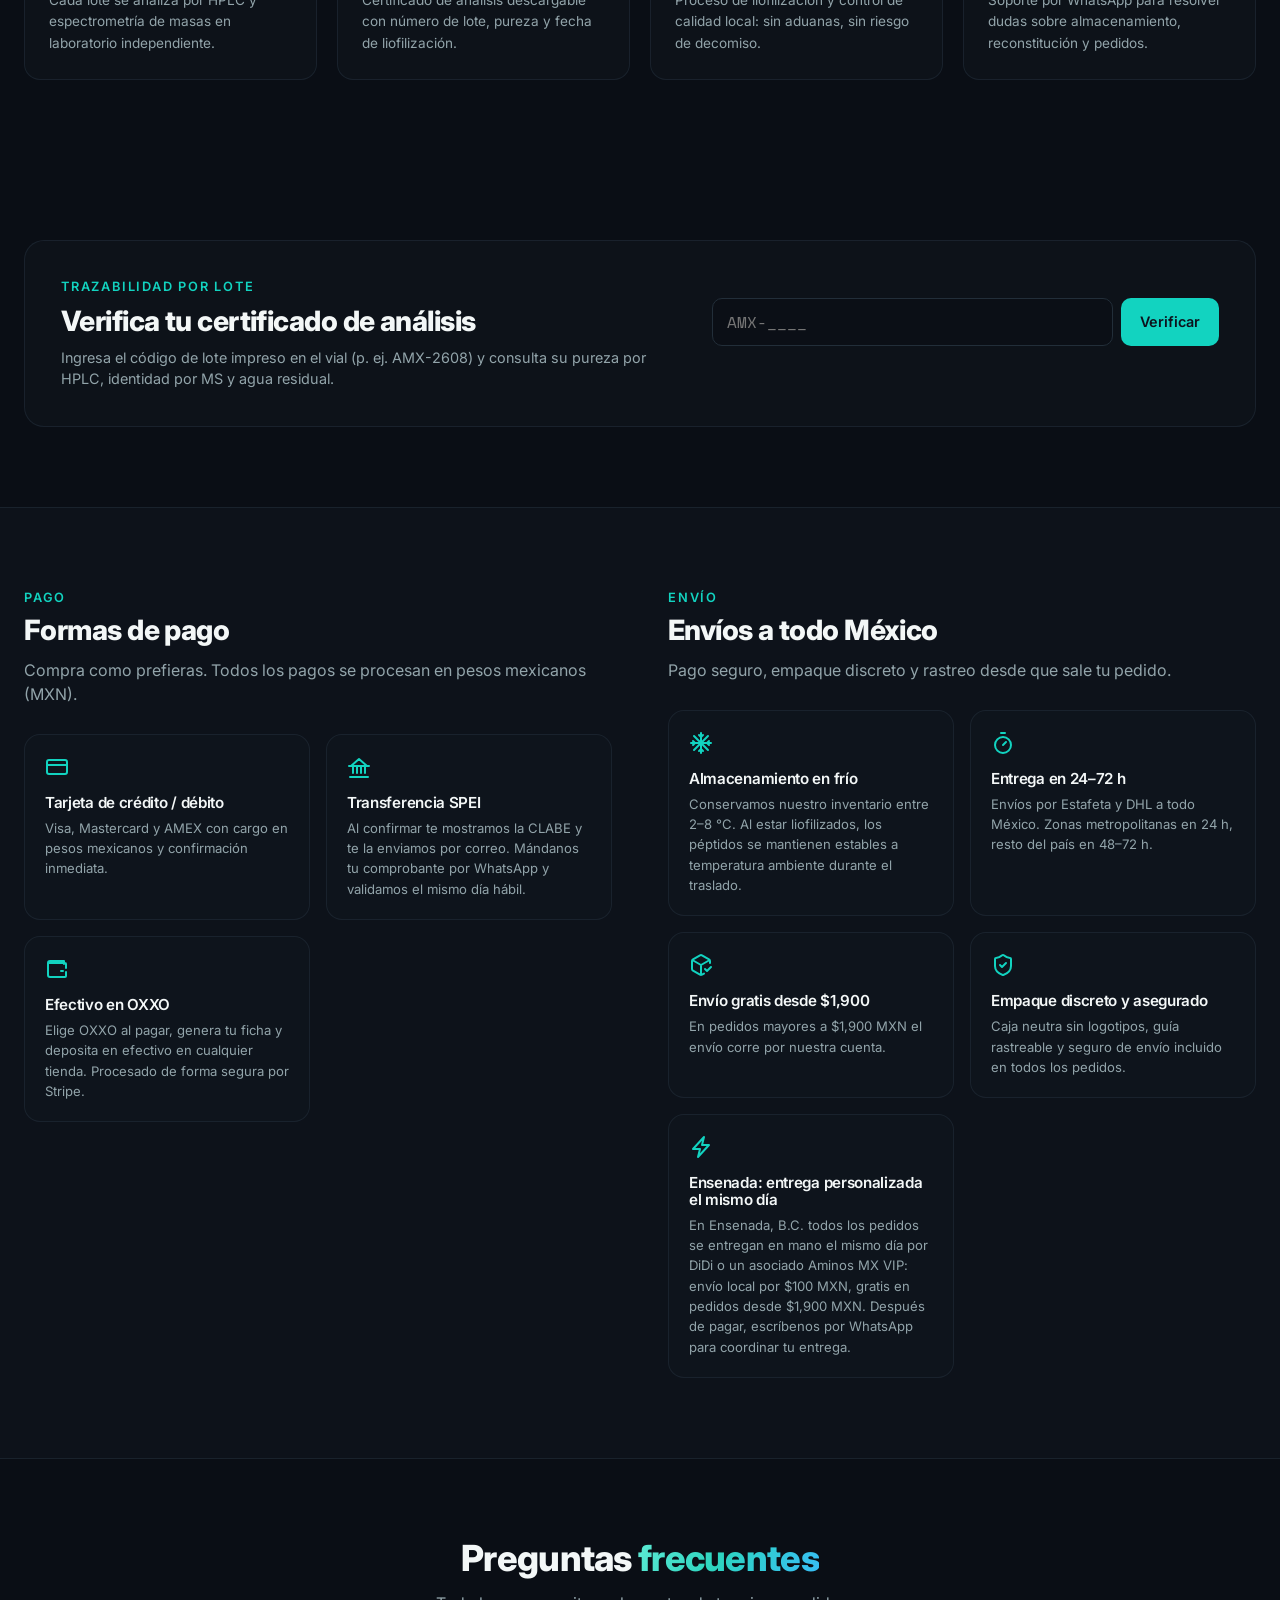
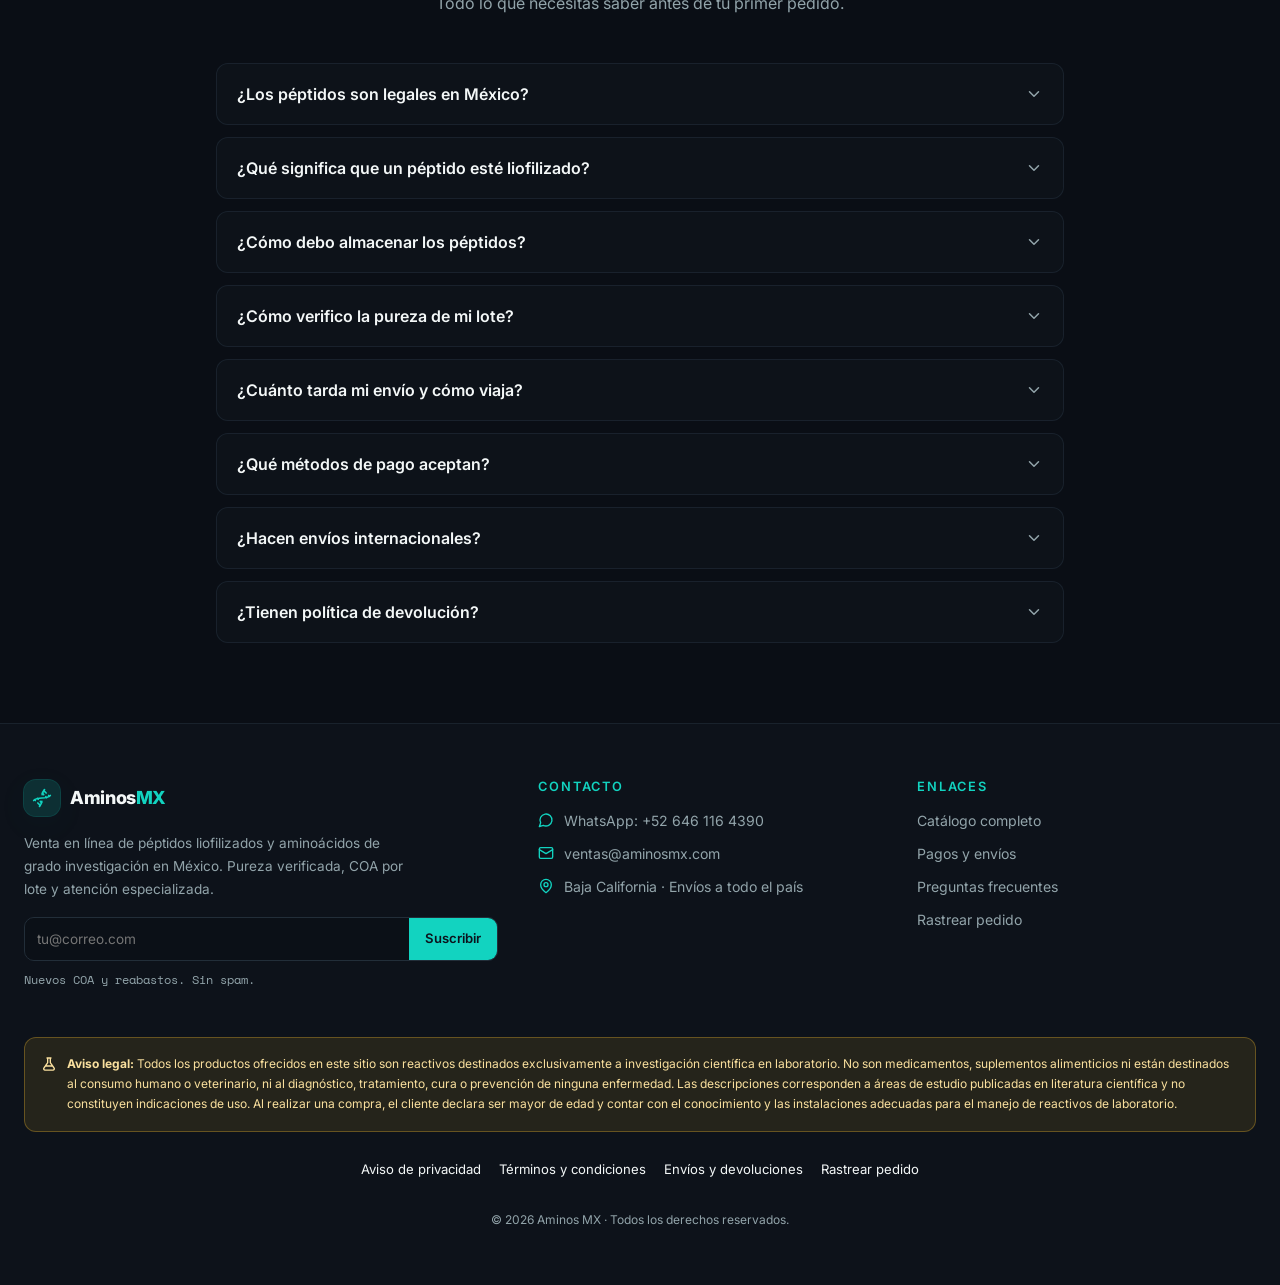
==== commit c0500d01: "Make Ensenada delivery local-only: $100, free from $1,900 For an Ensenada postal code the quote endp" ====
--- a/index.html
+++ b/index.html
@@ -236,7 +236,7 @@
           <div class="pay-card"><svg class="ico"><use href="#i-timer"/></svg><h3 data-en="Delivery in 24–72 h">Entrega en 24–72 h</h3><p data-en="Estafeta and DHL nationwide. Metro areas in 24 h, rest of the country in 48–72 h.">Envíos por Estafeta y DHL a todo México. Zonas metropolitanas en 24 h, resto del país en 48–72 h.</p></div>
           <div class="pay-card"><svg class="ico"><use href="#i-package-check"/></svg><h3 data-en="Free shipping from $1,900">Envío gratis desde $1,900</h3><p data-en="On orders over $1,900 MXN, shipping is on us.">En pedidos mayores a $1,900 MXN el envío corre por nuestra cuenta.</p></div>
           <div class="pay-card"><svg class="ico"><use href="#i-shield-check"/></svg><h3 data-en="Discreet, insured packaging">Empaque discreto y asegurado</h3><p data-en="Neutral box with no logos, trackable guide and shipping insurance on every order.">Caja neutra sin logotipos, guía rastreable y seguro de envío incluido en todos los pedidos.</p></div>
-          <div class="pay-card"><svg class="ico"><use href="#i-zap"/></svg><h3 data-en="Ensenada: same-day personal delivery">Ensenada: entrega personalizada el mismo día</h3><p data-en="If you're in Ensenada, B.C., we hand-deliver your order the same day via DiDi or an Aminos MX VIP associate — free on orders from $1,900 MXN. After paying, message us on WhatsApp to schedule your delivery.">Si estás en Ensenada, B.C., te entregamos en mano el mismo día por DiDi o un asociado Aminos MX VIP — gratis en pedidos desde $1,900 MXN. Después de pagar, escríbenos por WhatsApp para coordinar tu entrega.</p></div>
+          <div class="pay-card"><svg class="ico"><use href="#i-zap"/></svg><h3 data-en="Ensenada: same-day personal delivery">Ensenada: entrega personalizada el mismo día</h3><p data-en="In Ensenada, B.C. every order is hand-delivered the same day via DiDi or an Aminos MX VIP associate: local delivery for $100 MXN, free on orders from $1,900 MXN. After paying, message us on WhatsApp to schedule your delivery.">En Ensenada, B.C. todos los pedidos se entregan en mano el mismo día por DiDi o un asociado Aminos MX VIP: envío local por $100 MXN, gratis en pedidos desde $1,900 MXN. Después de pagar, escríbenos por WhatsApp para coordinar tu entrega.</p></div>
         </div>
       </div>
     </div>
@@ -253,7 +253,7 @@
       <details class="faq-item"><summary><span data-en="What does it mean that a peptide is lyophilized?">¿Qué significa que un péptido esté liofilizado?</span><svg class="ico chev"><use href="#i-chevron-down"/></svg></summary><div class="faq-a" data-en="Lyophilization is a freeze-drying process that removes water from the peptide, leaving it as a stable powder. This extends shelf life and allows safe transport. Before research use it is reconstituted with bacteriostatic water.">La liofilización es un proceso de secado por congelación que elimina el agua del péptido, dejándolo en forma de polvo estable. Esto extiende su vida útil y permite transportarlo de forma segura. Antes de su uso en investigación, se reconstituye con agua bacteriostática.</div></details>
       <details class="faq-item"><summary><span data-en="How should I store peptides?">¿Cómo debo almacenar los péptidos?</span><svg class="ico chev"><use href="#i-chevron-down"/></svg></summary><div class="faq-a" data-en="Lyophilized: refrigerate at 2–8 °C; for long-term storage (over 3 months) freeze at −20 °C. Once reconstituted: always keep refrigerated (2–8 °C) and use within the period stated on the product sheet. Avoid direct light and freeze/thaw cycles.">Liofilizados: refrigéralos entre 2–8 °C; para almacenamiento prolongado (más de 3 meses) congélalos a −20 °C. Una vez reconstituidos: mantenlos siempre en refrigeración (2–8 °C) y utilízalos dentro del periodo indicado en la ficha del producto. Evita la luz directa y los ciclos de congelación/descongelación.</div></details>
       <details class="faq-item"><summary><span data-en="How do I verify my batch's purity?">¿Cómo verifico la pureza de mi lote?</span><svg class="ico chev"><use href="#i-chevron-down"/></svg></summary><div class="faq-a" data-en="Every order includes access to your batch's certificate of analysis (COA), issued by an independent laboratory. The COA shows HPLC purity, identity confirmation by mass spectrometry and residual water content.">Cada pedido incluye acceso al certificado de análisis (COA) de tu lote, emitido por un laboratorio independiente. El COA muestra la pureza por HPLC, la confirmación de identidad por espectrometría de masas y el contenido de agua residual.</div></details>
-      <details class="faq-item"><summary><span data-en="How long does shipping take and how does it travel?">¿Cuánto tarda mi envío y cómo viaja?</span><svg class="ico chev"><use href="#i-chevron-down"/></svg></summary><div class="faq-a" data-en="We ship nationwide via Estafeta and DHL in discreet, unbranded packaging. Because they are lyophilized, peptides travel stable at room temperature. Mexico City and metro areas: 24 h. Rest of the country: 48–72 h. You receive your tracking number by email and WhatsApp as soon as your order ships. In Ensenada, B.C. we offer same-day personal delivery (DiDi or an Aminos MX VIP associate), free on orders from $1,900 MXN — after paying, message us on WhatsApp to schedule it.">Enviamos a todo México por Estafeta y DHL en empaque discreto y sin logotipos. Al estar liofilizados, los péptidos viajan estables a temperatura ambiente. CDMX y zonas metropolitanas: 24 h. Resto del país: 48–72 h. Recibes tu número de guía por correo y WhatsApp en cuanto sale tu pedido. En Ensenada, B.C. ofrecemos entrega personalizada el mismo día (DiDi o asociado Aminos MX VIP), gratis en pedidos desde $1,900 MXN — después de pagar, escríbenos por WhatsApp para coordinarla.</div></details>
+      <details class="faq-item"><summary><span data-en="How long does shipping take and how does it travel?">¿Cuánto tarda mi envío y cómo viaja?</span><svg class="ico chev"><use href="#i-chevron-down"/></svg></summary><div class="faq-a" data-en="We ship nationwide via Estafeta and DHL in discreet, unbranded packaging. Because they are lyophilized, peptides travel stable at room temperature. Mexico City and metro areas: 24 h. Rest of the country: 48–72 h. You receive your tracking number by email and WhatsApp as soon as your order ships. In Ensenada, B.C. orders are not shipped by courier: we hand-deliver them the same day (DiDi or an Aminos MX VIP associate) for $100 MXN, free on orders from $1,900 MXN — after paying, message us on WhatsApp to schedule it.">Enviamos a todo México por Estafeta y DHL en empaque discreto y sin logotipos. Al estar liofilizados, los péptidos viajan estables a temperatura ambiente. CDMX y zonas metropolitanas: 24 h. Resto del país: 48–72 h. Recibes tu número de guía por correo y WhatsApp en cuanto sale tu pedido. En Ensenada, B.C. los pedidos no viajan por paquetería: te los entregamos en mano el mismo día (DiDi o asociado Aminos MX VIP) por $100 MXN, gratis en pedidos desde $1,900 MXN — después de pagar, escríbenos por WhatsApp para coordinarla.</div></details>
       <details class="faq-item"><summary><span data-en="What payment methods do you accept?">¿Qué métodos de pago aceptan?</span><svg class="ico chev"><use href="#i-chevron-down"/></svg></summary><div class="faq-a" data-en="Credit/debit card (Visa, Mastercard, AMEX) and cash at OXXO, both processed securely by Stripe; we also accept SPEI transfer. All charges are in Mexican pesos. If you choose SPEI, we show you the CLABE right after you confirm your order and email it too: send us your receipt via WhatsApp and we validate it the same business day.">Tarjeta de crédito/débito (Visa, Mastercard, AMEX) y pago en efectivo en OXXO, ambos procesados de forma segura por Stripe; también aceptamos transferencia SPEI. Todos los cargos son en pesos mexicanos. Si eliges transferencia, al confirmar tu pedido te mostramos la CLABE y te la enviamos por correo: nos mandas el comprobante por WhatsApp y validamos el mismo día hábil.</div></details>
       <details class="faq-item"><summary><span data-en="Do you ship internationally?">¿Hacen envíos internacionales?</span><svg class="ico chev"><use href="#i-chevron-down"/></svg></summary><div class="faq-a" data-en="For now we only ship within Mexico. This lets us keep delivery times short and handle any issue directly.">Por el momento únicamente realizamos envíos dentro de la República Mexicana. Esto nos permite mantener tiempos de entrega cortos y resolver cualquier incidencia de forma directa.</div></details>
       <details class="faq-item"><summary><span data-en="Do you have a return policy?">¿Tienen política de devolución?</span><svg class="ico chev"><use href="#i-chevron-down"/></svg></summary><div class="faq-a" data-en="If your order arrives damaged or incomplete, we replace it at no cost. Just report it within 48 h of delivery with photos of the packaging. Due to the nature of the product we do not accept returns of opened vials.">Si tu pedido llega dañado o incompleto, lo reponemos sin costo. Solo necesitas reportarlo dentro de las 48 h posteriores a la entrega con fotos del empaque. Por la naturaleza del producto no aceptamos devoluciones de viales abiertos.</div></details>
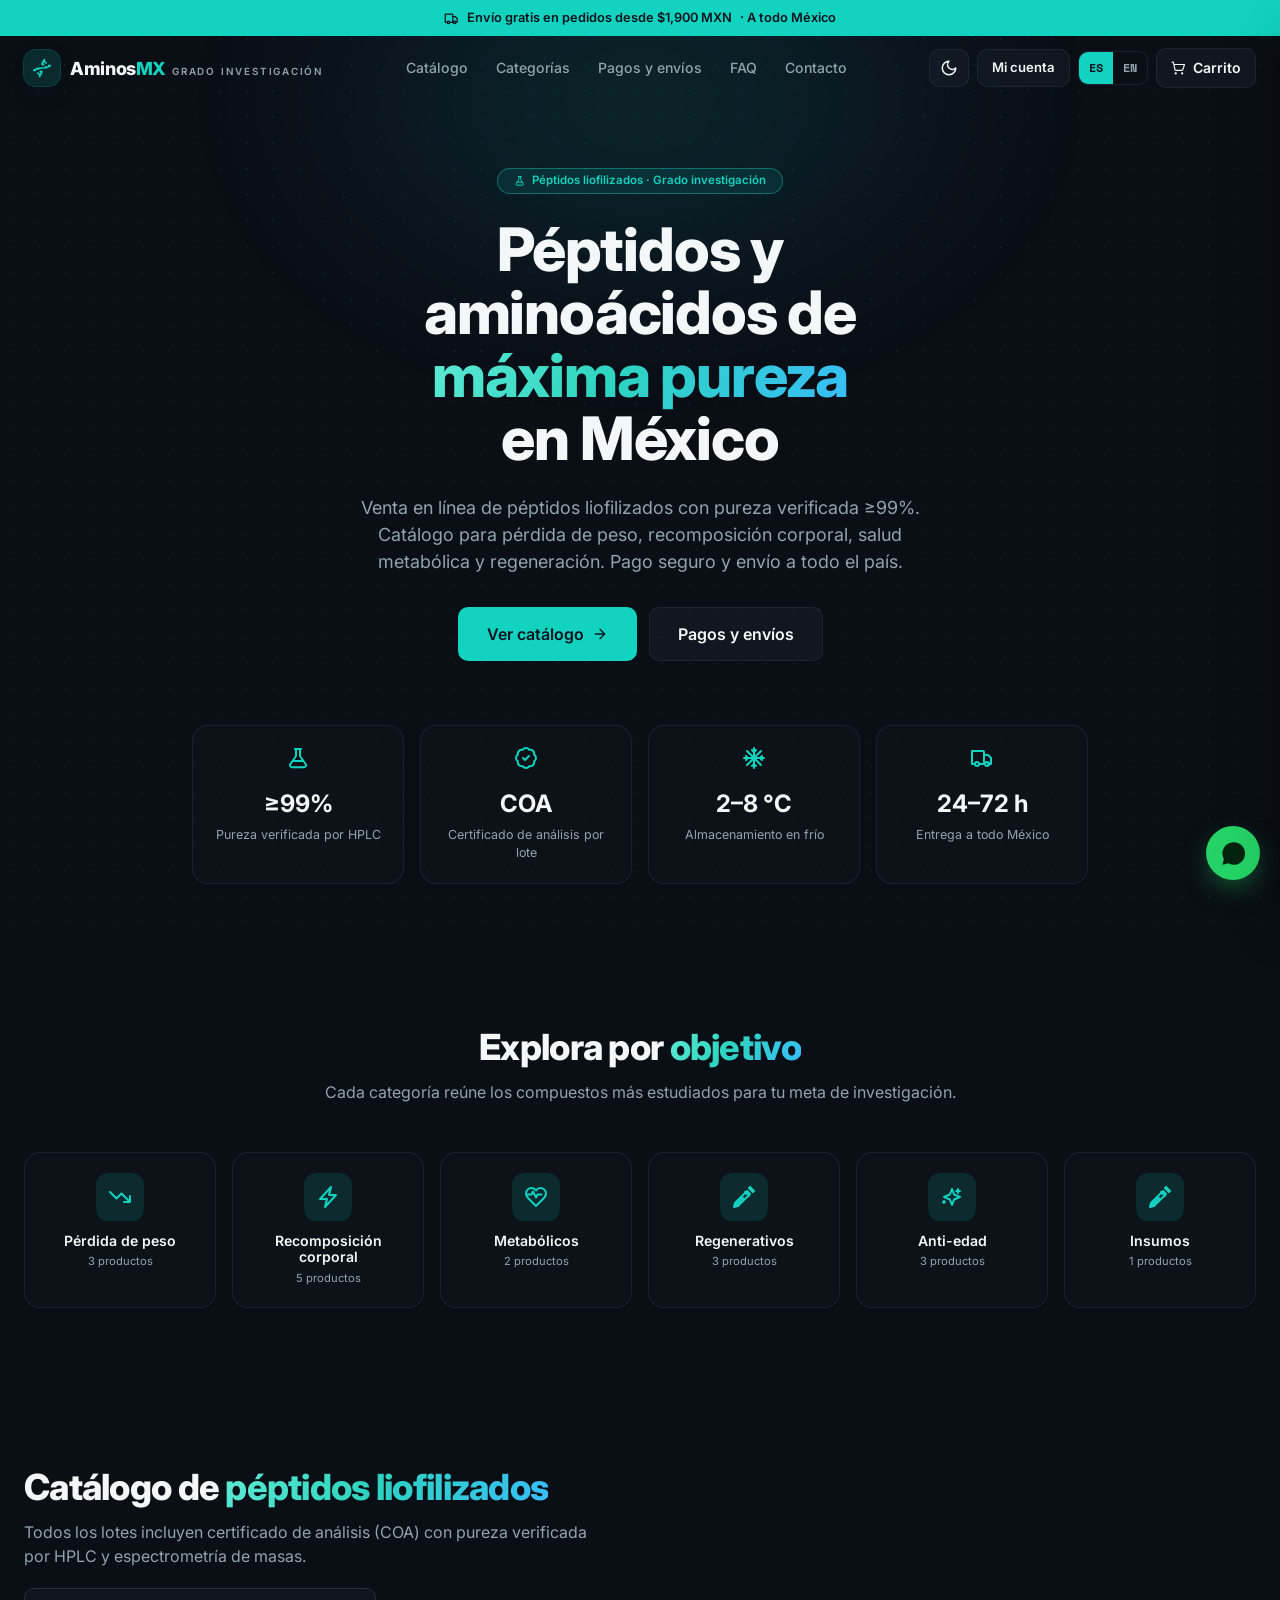
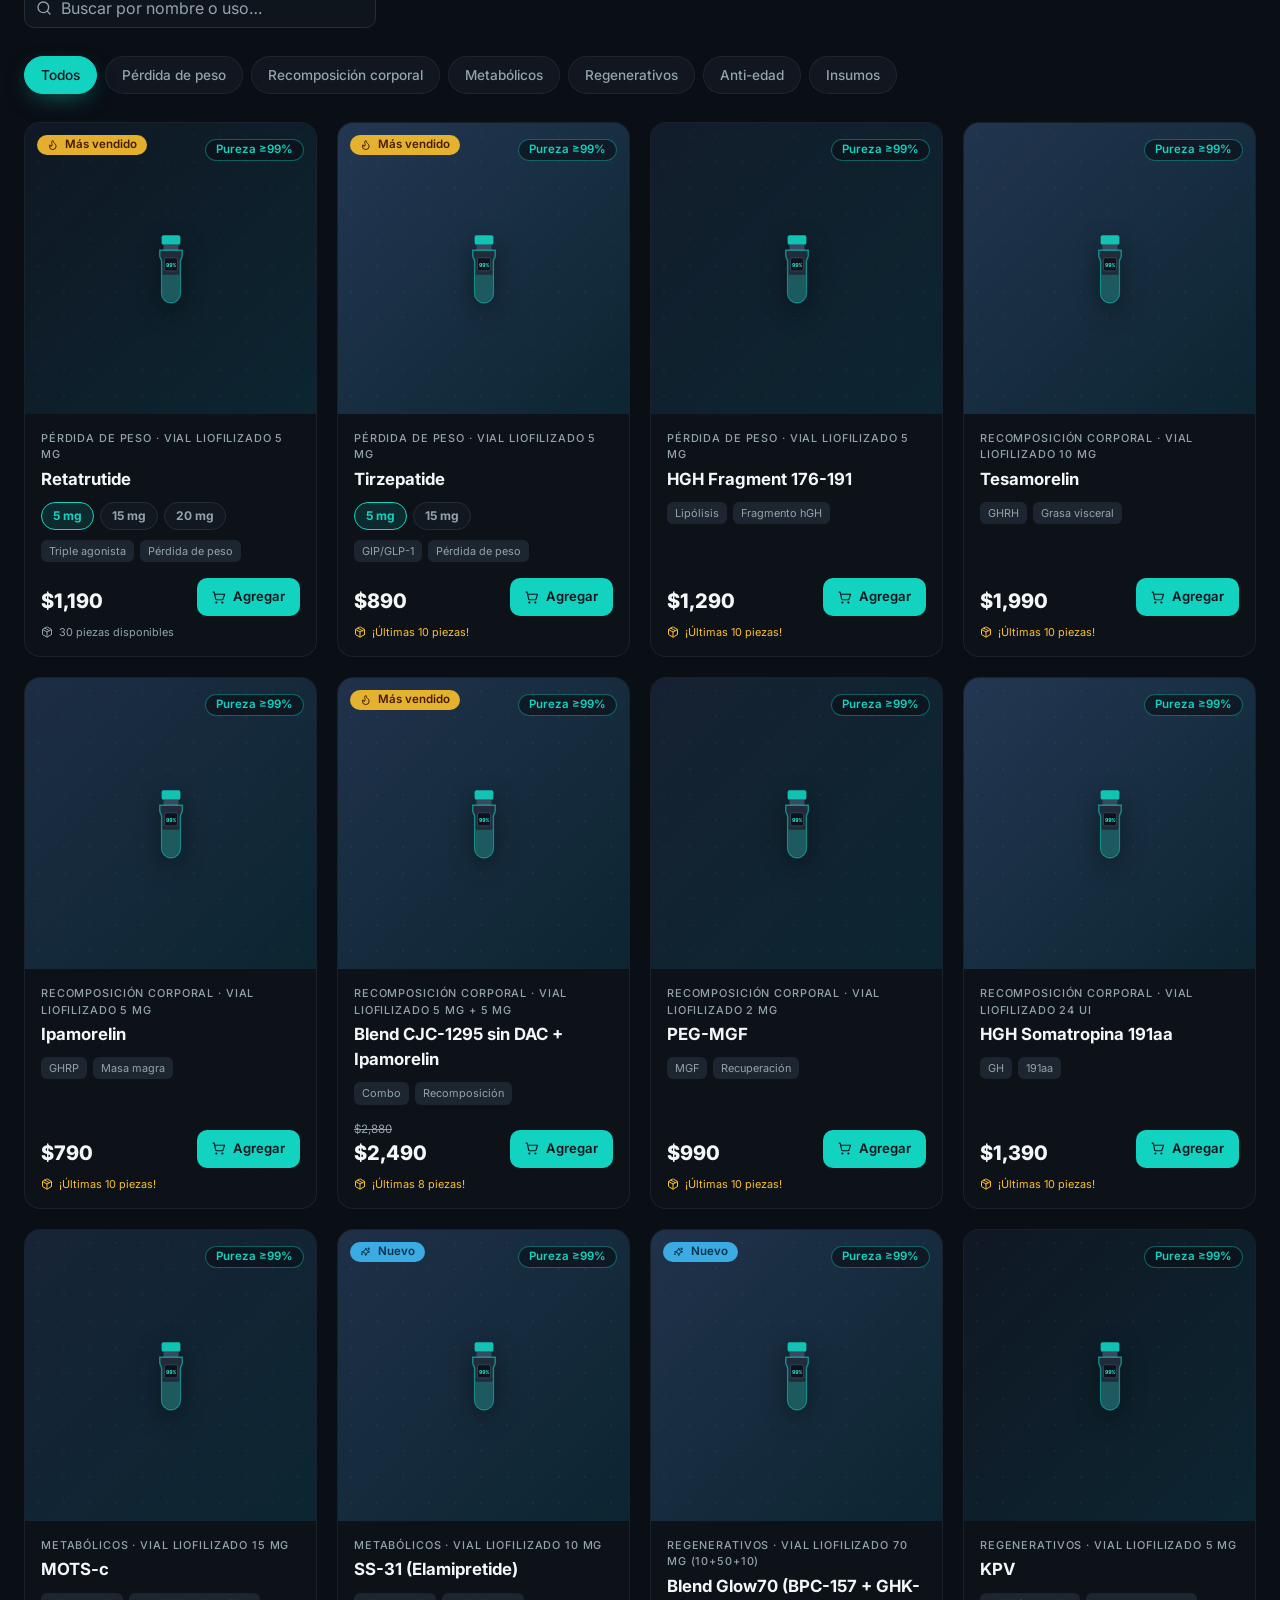
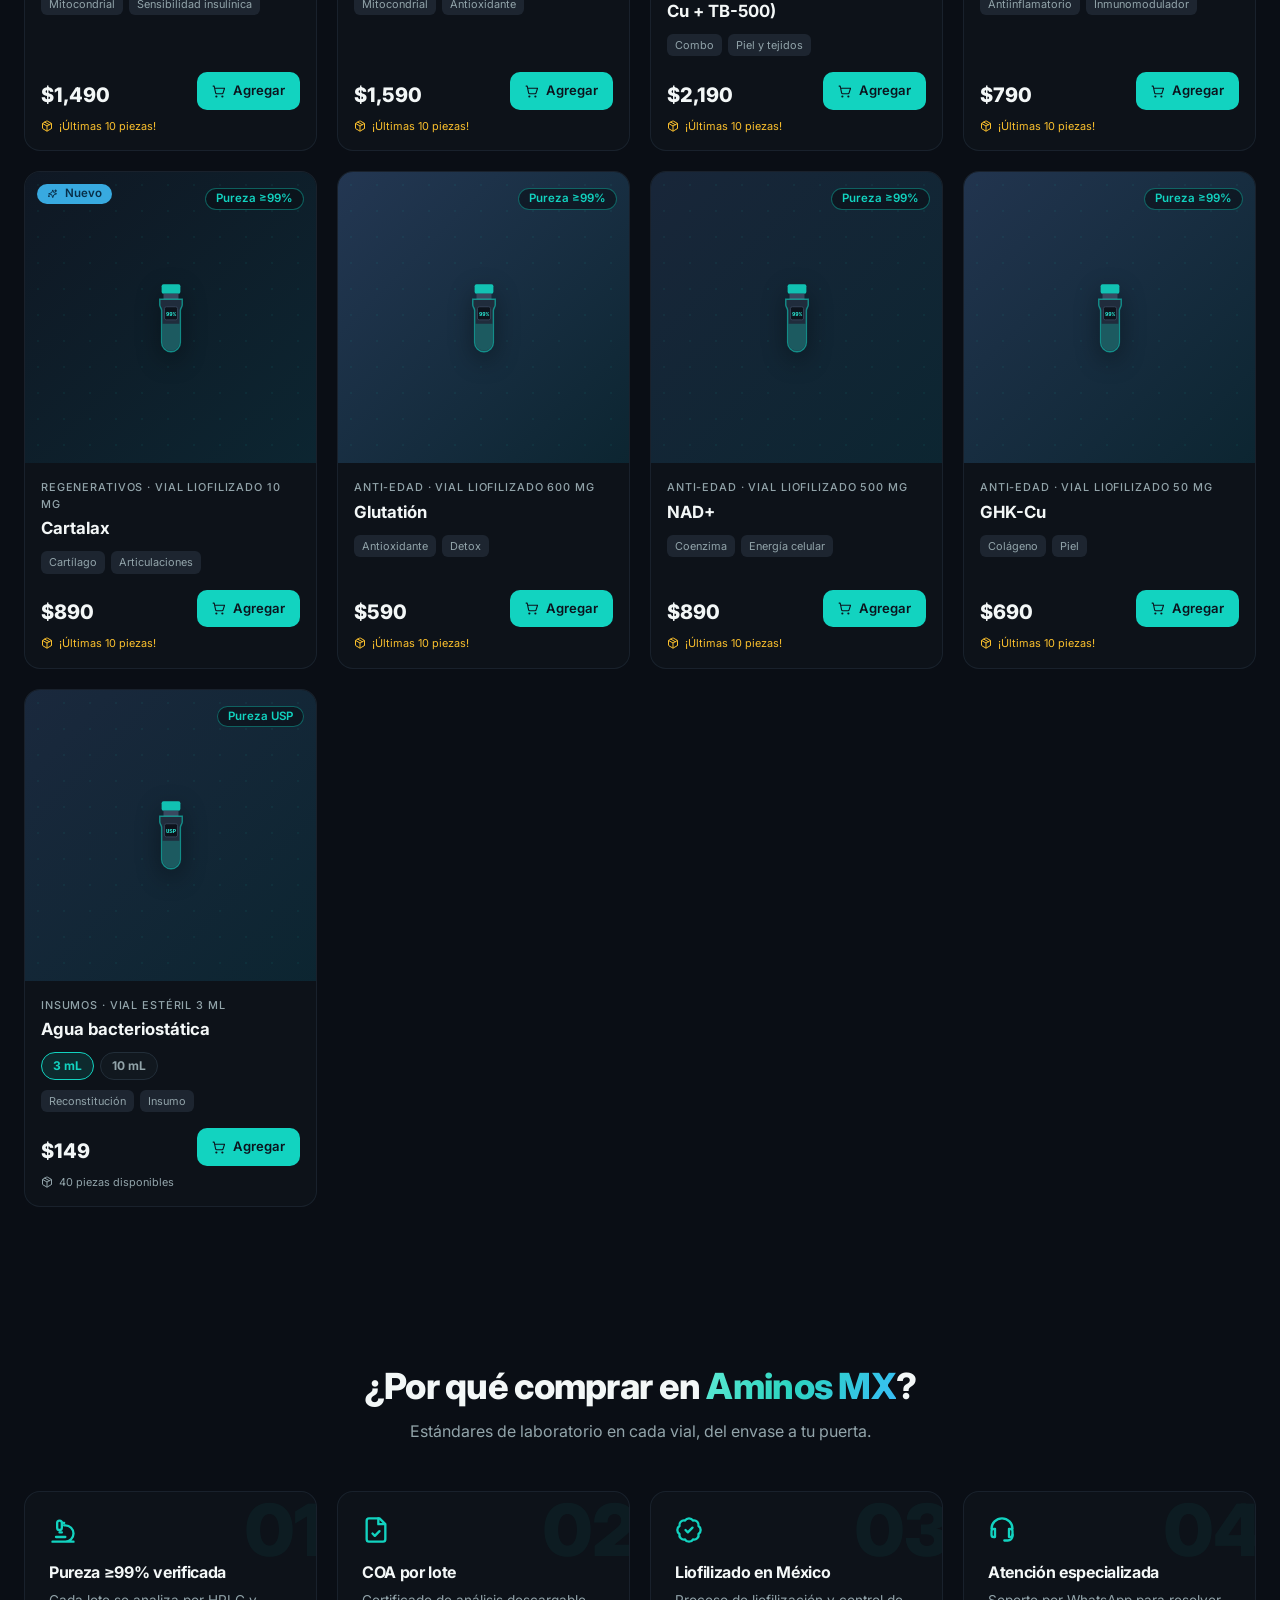
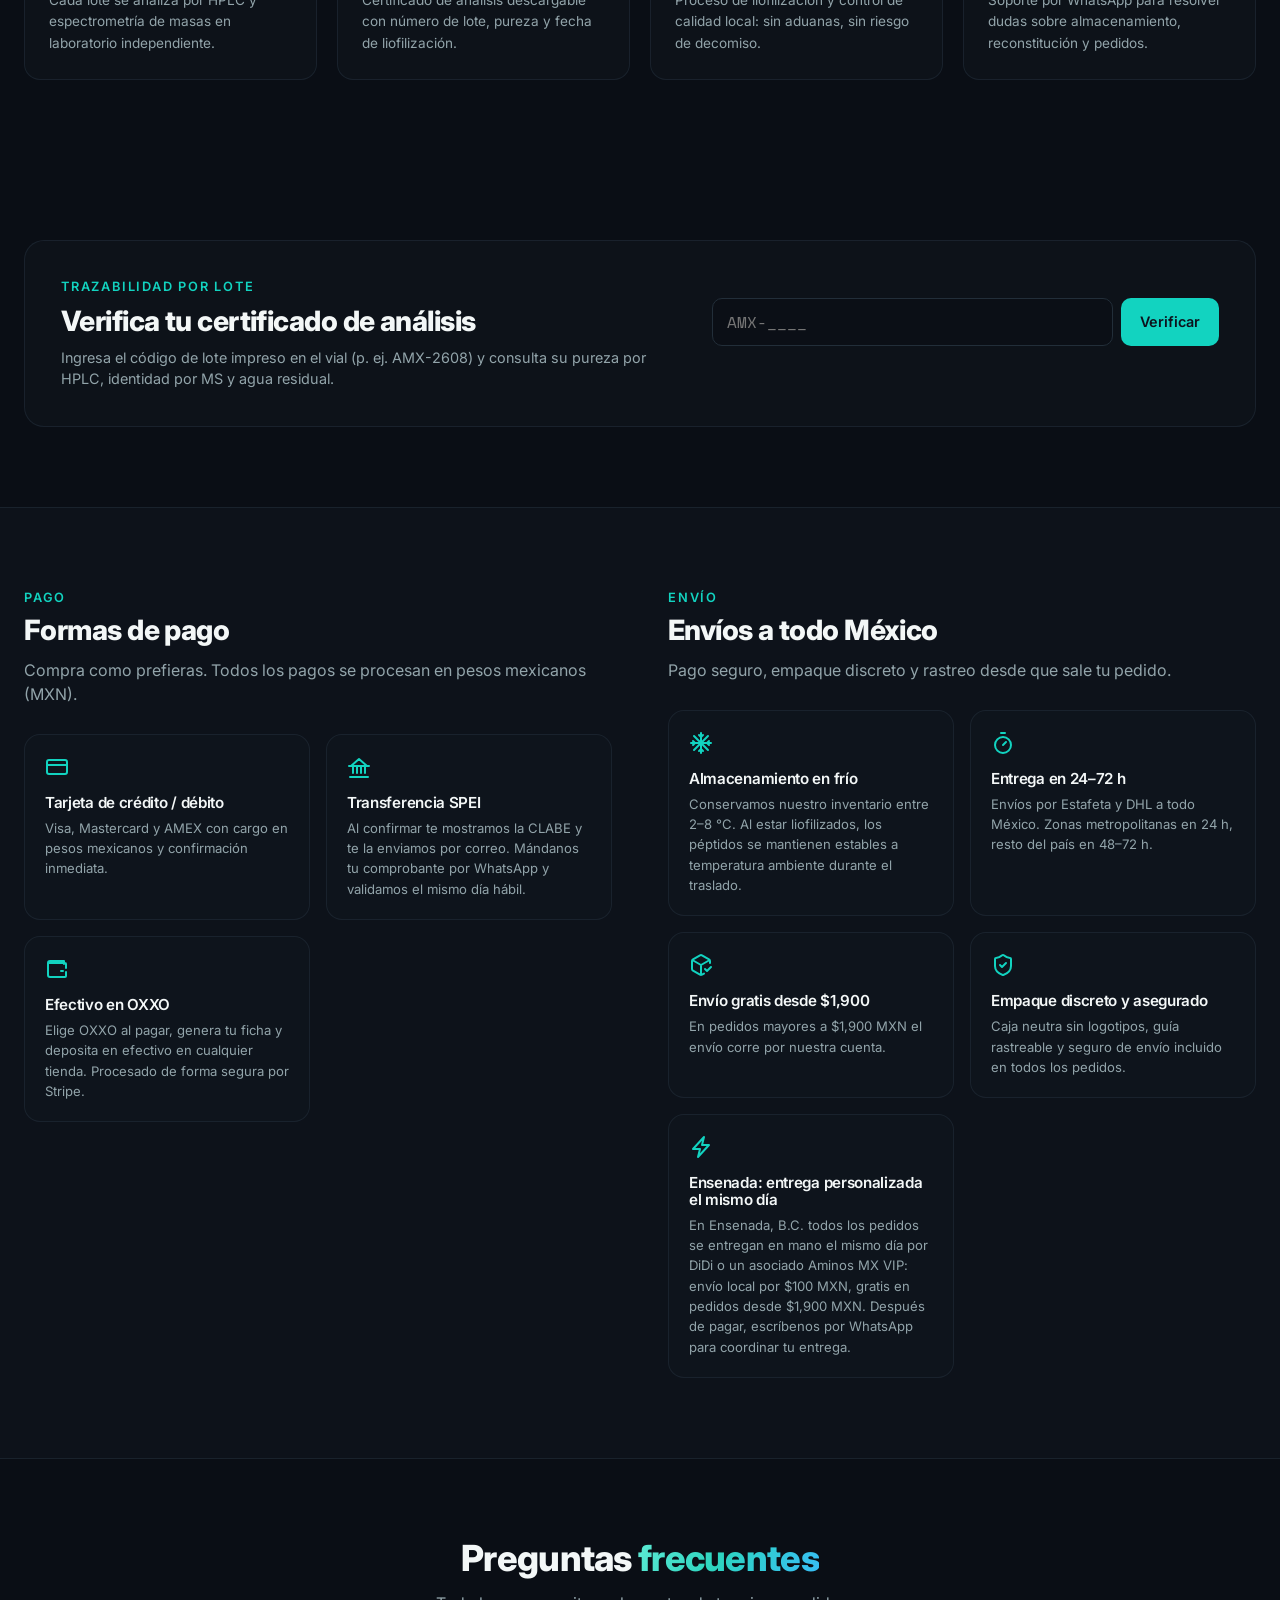
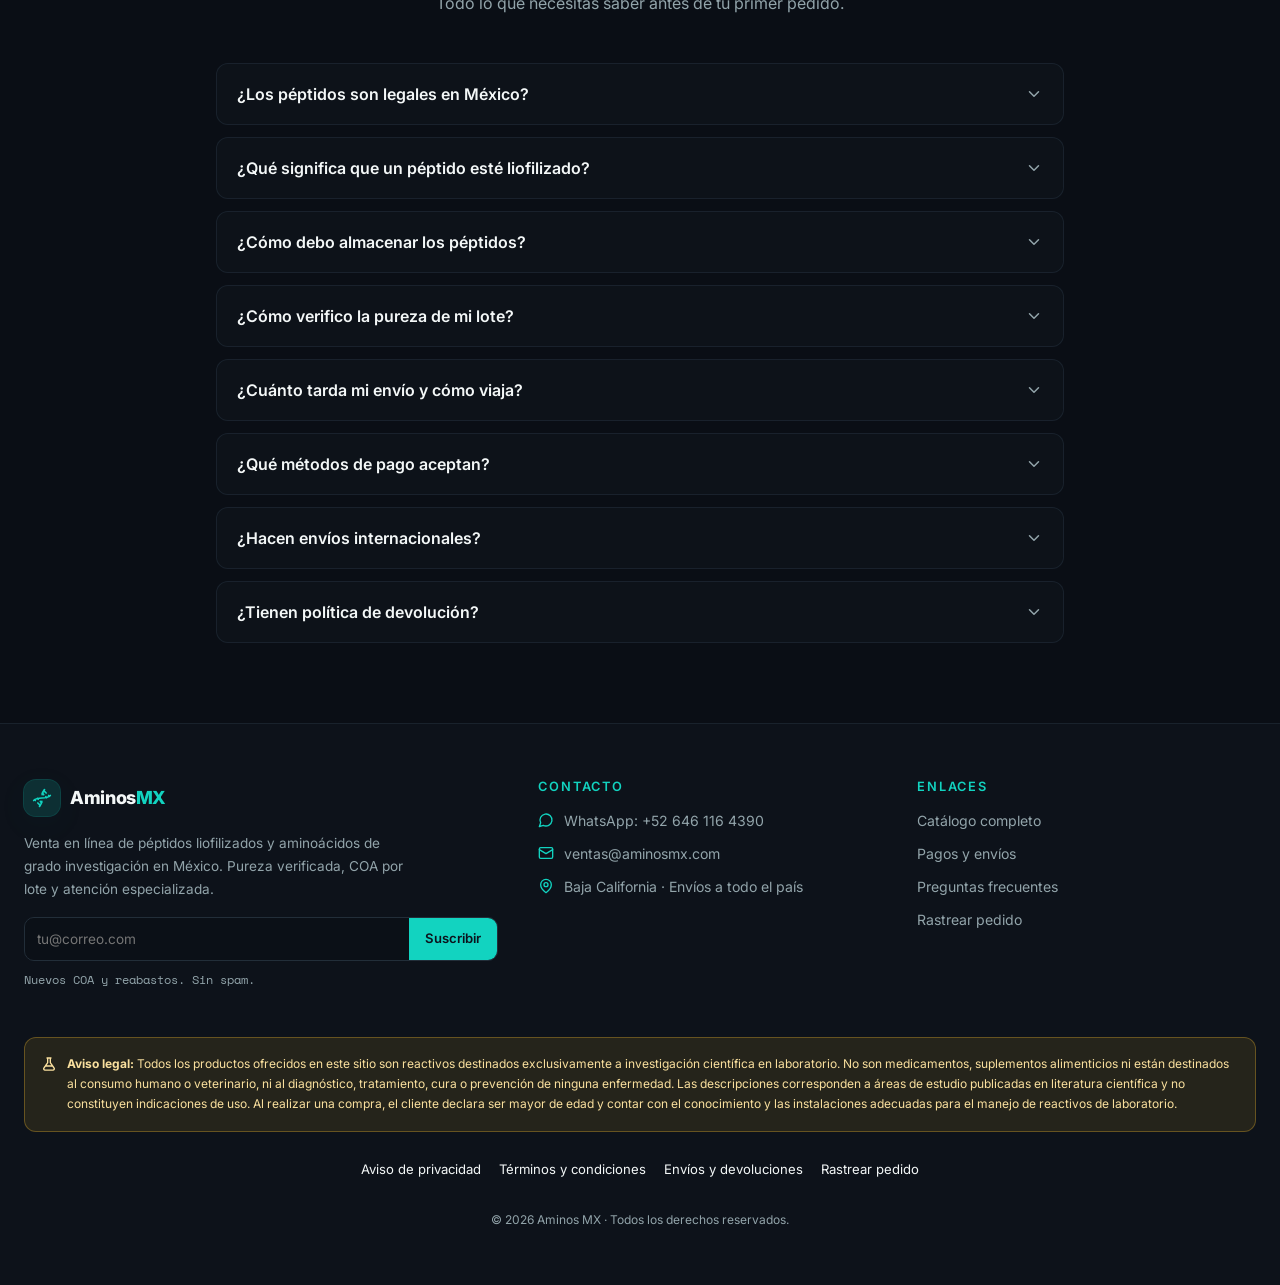
==== commit f53f524b: "Let the announcement bar grow instead of clipping on mobile The promo text made the bar wrap, but .a" ====
--- a/index.html
+++ b/index.html
@@ -82,7 +82,7 @@
 <!-- ===== Announcement ===== -->
 <div class="announce" data-showbar>
   <svg class="ico"><use href="#i-truck"/></svg>
-  <span data-en="Free shipping on orders over $1,900 MXN · Nationwide">Envío gratis en pedidos desde $1,900 MXN · A todo México</span>
+  <span data-en="Free shipping on orders over $1,900 MXN">Envío gratis en pedidos desde $1,900 MXN</span><span class="announce-more" data-en=" · Nationwide"> · A todo México</span>
 </div>
 
 <!-- ===== Header ===== -->
@@ -329,6 +329,7 @@
   <div class="drawer-items" data-drawer-items></div>
   <div class="drawer-foot" data-drawer-foot hidden>
     <div class="line"><span data-en="Subtotal">Subtotal</span><span data-cart-subtotal>$0</span></div>
+    <div class="line" data-promo-line hidden><span><span data-en="Discount">Descuento</span> <b class="mono" data-promo-code></b></span><span style="color:hsl(var(--primary))" data-cart-discount></span></div>
     <div class="line"><span data-en="Shipping">Envío</span><span data-cart-shipping></span></div>
     <div class="total"><span data-en="Total">Total</span><b data-cart-total>$0</b></div>
     <a class="btn btn-primary btn-lg btn-block" href="/checkout" data-en="Checkout">Finalizar compra</a>
--- a/css/styles.css
+++ b/css/styles.css
@@ -66,6 +66,7 @@
 /* Sin esto, cualquier regla con display (.field, .social-login…) le gana al
    atributo hidden del navegador y "oculto" queda visible. */
 [hidden] { display: none !important; }
+.mono { font-family: var(--mono); }
 * { margin: 0; }
 html { scroll-behavior: smooth; -webkit-text-size-adjust: 100%; }
 body {
@@ -168,13 +169,20 @@
 .btn-icon { padding:9px; }
 .btn-block { width:100%; }
 
-/* ---------- Announcement ---------- */
-.announce { position:fixed; inset-inline:0; top:0; z-index:60; height:36px; display:flex; align-items:center; justify-content:center; gap:8px; background:hsl(var(--primary)); color:hsl(var(--primary-fg)); font-size:.8rem; font-weight:600; padding-inline:16px; text-align:center; }
-.announce .ico { width:15px; height:15px; }
+/* ---------- Announcement ----------
+   La barra puede crecer (promo activa) y en móvil envolver a dos líneas:
+   main.js mide su altura real y la publica en --announce-h, de la que
+   cuelgan header, menú móvil, hero y breadcrumb. */
+.announce { position:fixed; inset-inline:0; top:0; z-index:60; min-height:36px; display:flex; flex-wrap:wrap; align-items:center; justify-content:center; gap:2px 8px; background:hsl(var(--primary)); color:hsl(var(--primary-fg)); font-size:.8rem; font-weight:600; padding:5px 16px; text-align:center; line-height:1.35; }
+.announce .ico { width:15px; height:15px; flex:none; }
 .announce .sep { opacity:.5; }
+@media (max-width: 680px) {
+  .announce { font-size:.72rem; }
+  .announce-more { display:none; }
+}
 
 /* ---------- Header ---------- */
-.header { position:fixed; inset-inline:0; top:36px; z-index:50; transition:background .3s, border-color .3s, box-shadow .3s; border-bottom:1px solid transparent; }
+.header { position:fixed; inset-inline:0; top:var(--announce-h, 36px); z-index:50; transition:background .3s, border-color .3s, box-shadow .3s; border-bottom:1px solid transparent; }
 .header[data-scrolled="true"] { border-bottom-color:hsl(var(--border) / .6); box-shadow:0 10px 30px -10px hsl(var(--bg) / .6); background:hsl(var(--glass-bg) / var(--glass-a)); -webkit-backdrop-filter:blur(14px); backdrop-filter:blur(14px); }
 .header-inner { display:flex; align-items:center; justify-content:space-between; height:64px; gap:16px; }
 .brand { display:inline-flex; align-items:center; gap:10px; }
@@ -201,14 +209,14 @@
 .burger[aria-expanded="true"] .ico-menu { display:none; }
 .burger[aria-expanded="true"] .ico-close { display:block; }
 
-.mobile-menu { position:fixed; inset-inline:0; top:100px; z-index:49; border-bottom:1px solid hsl(var(--border) / .6); background:hsl(var(--glass-bg) / .96); -webkit-backdrop-filter:blur(14px); backdrop-filter:blur(14px); transform:translateY(-140%); transition:transform .3s ease; }
+.mobile-menu { position:fixed; inset-inline:0; top:calc(var(--announce-h, 36px) + 64px); z-index:49; border-bottom:1px solid hsl(var(--border) / .6); background:hsl(var(--glass-bg) / .96); -webkit-backdrop-filter:blur(14px); backdrop-filter:blur(14px); transform:translateY(-140%); transition:transform .3s ease; }
 .mobile-menu.show { transform:none; }
 .mobile-menu .inner { display:flex; flex-direction:column; padding:8px var(--pad) 16px; }
 .mobile-menu a { padding:12px 12px; border-radius:calc(var(--radius) - 2px); font-weight:500; color:hsl(var(--muted-fg)); }
 .mobile-menu a:hover { background:hsl(var(--secondary)); color:hsl(var(--fg)); }
 
 /* ---------- Hero ---------- */
-.hero { position:relative; overflow:hidden; padding-top:clamp(120px,16vw,168px); padding-bottom:64px; }
+.hero { position:relative; overflow:hidden; padding-top:calc(var(--announce-h, 36px) + clamp(84px,12vw,132px)); padding-bottom:64px; }
 .hero .molecule-bg { position:absolute; inset:0; opacity:.6; }
 .hero .glow-blob { position:absolute; top:-160px; left:50%; width:820px; height:520px; transform:translateX(-50%); border-radius:50%; opacity:.25; filter:blur(64px); background:radial-gradient(ellipse at center, hsl(174 84% 45% / .55) 0%, hsl(199 89% 48% / .25) 45%, transparent 70%); pointer-events:none; }
 .hero-inner { position:relative; text-align:center; }
@@ -435,7 +443,7 @@
 /* ==========================================================================
    Product detail page (producto.html)
    ========================================================================== */
-.breadcrumb { padding-top:112px; }
+.breadcrumb { padding-top:calc(var(--announce-h, 36px) + 76px); }
 .breadcrumb .bc { display:flex; align-items:center; gap:8px; flex-wrap:wrap; font-size:.8rem; color:hsl(var(--muted-fg)); }
 .breadcrumb .bc a:hover { color:hsl(var(--primary)); }
 .breadcrumb .bc .here { color:hsl(var(--fg)); }
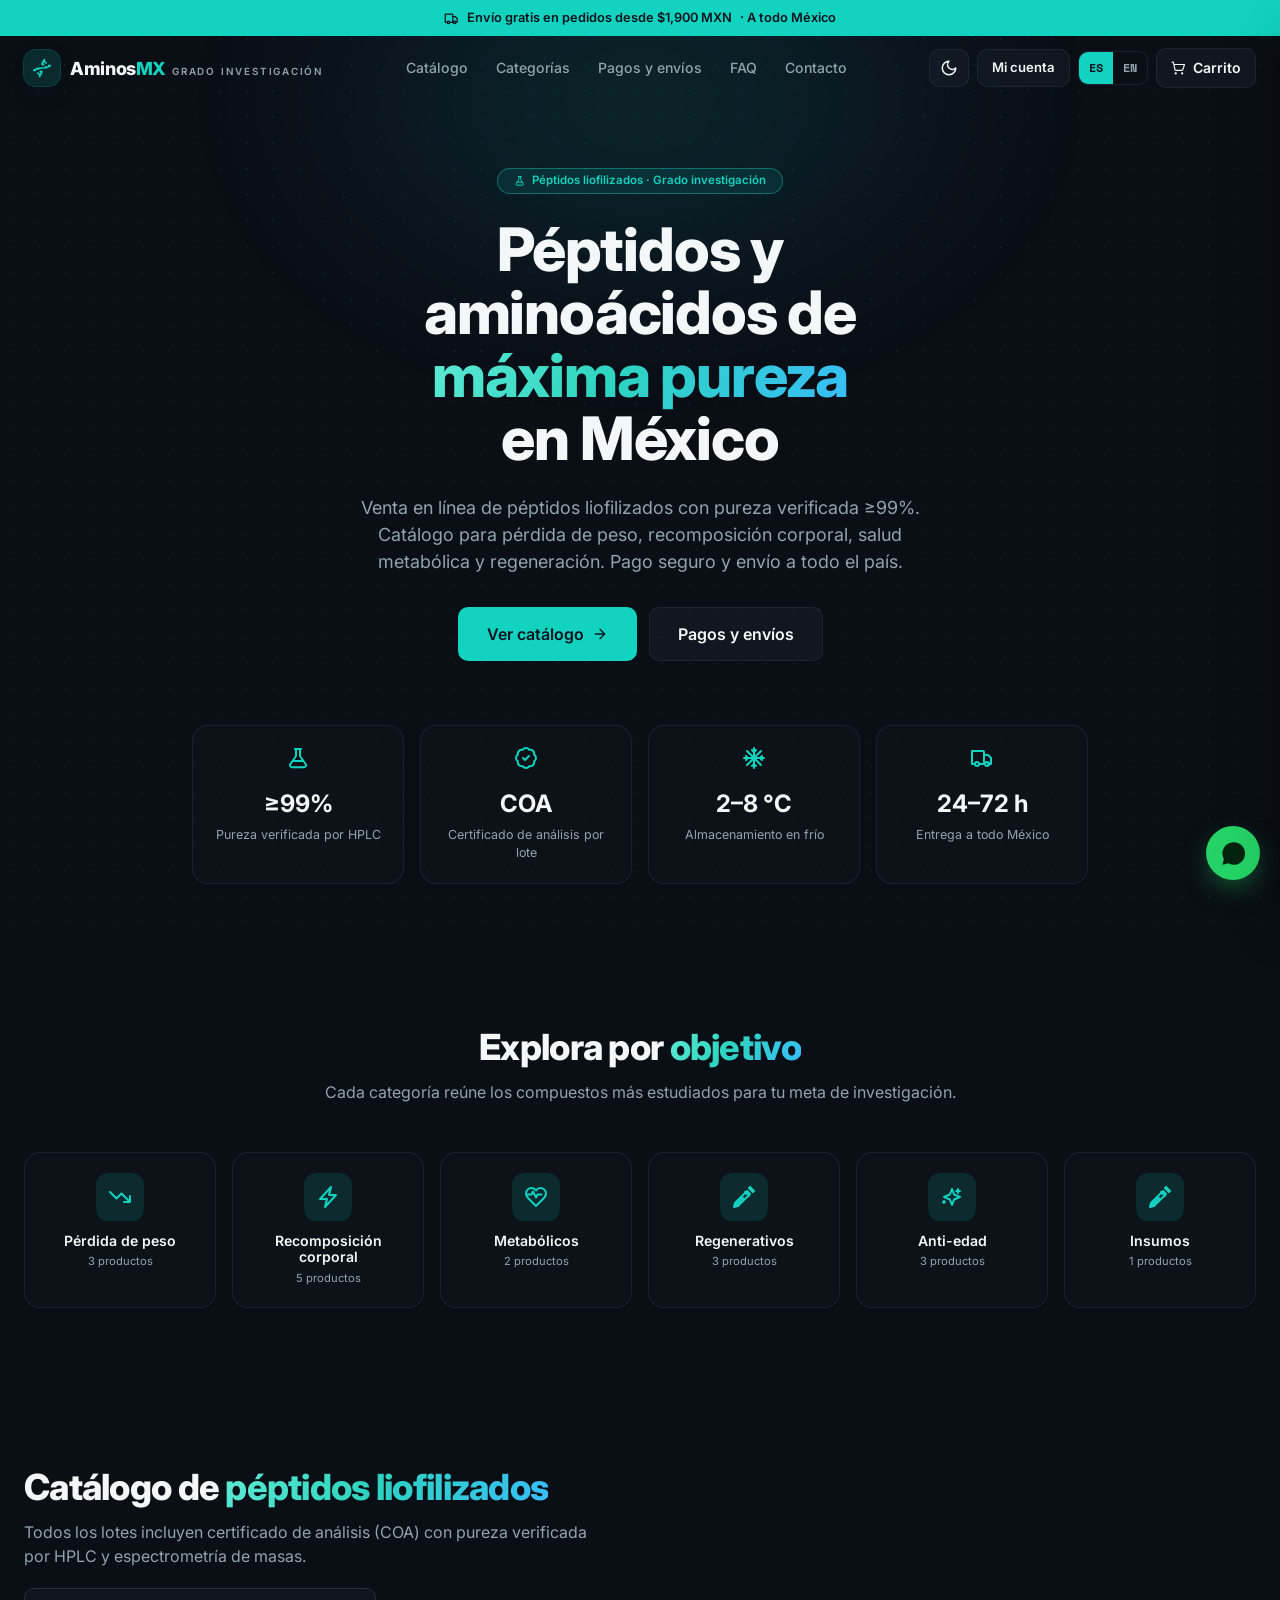
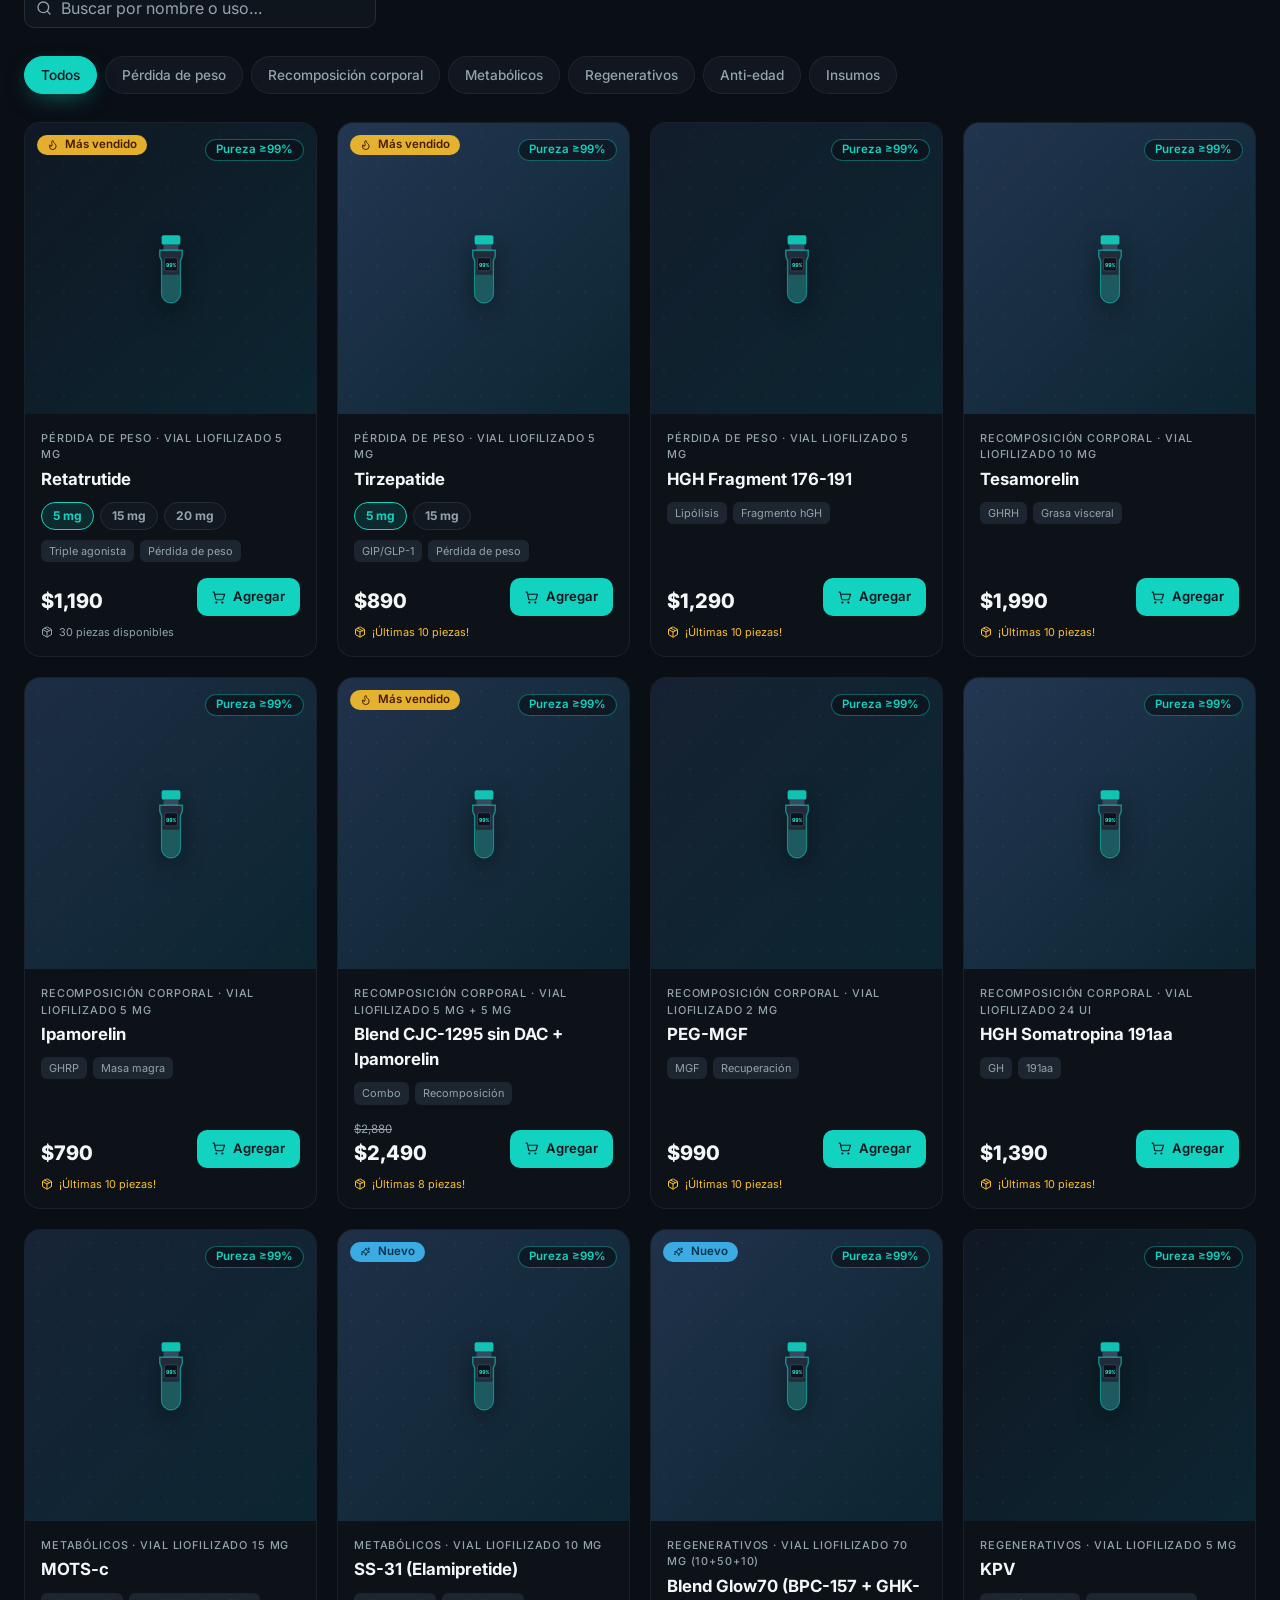
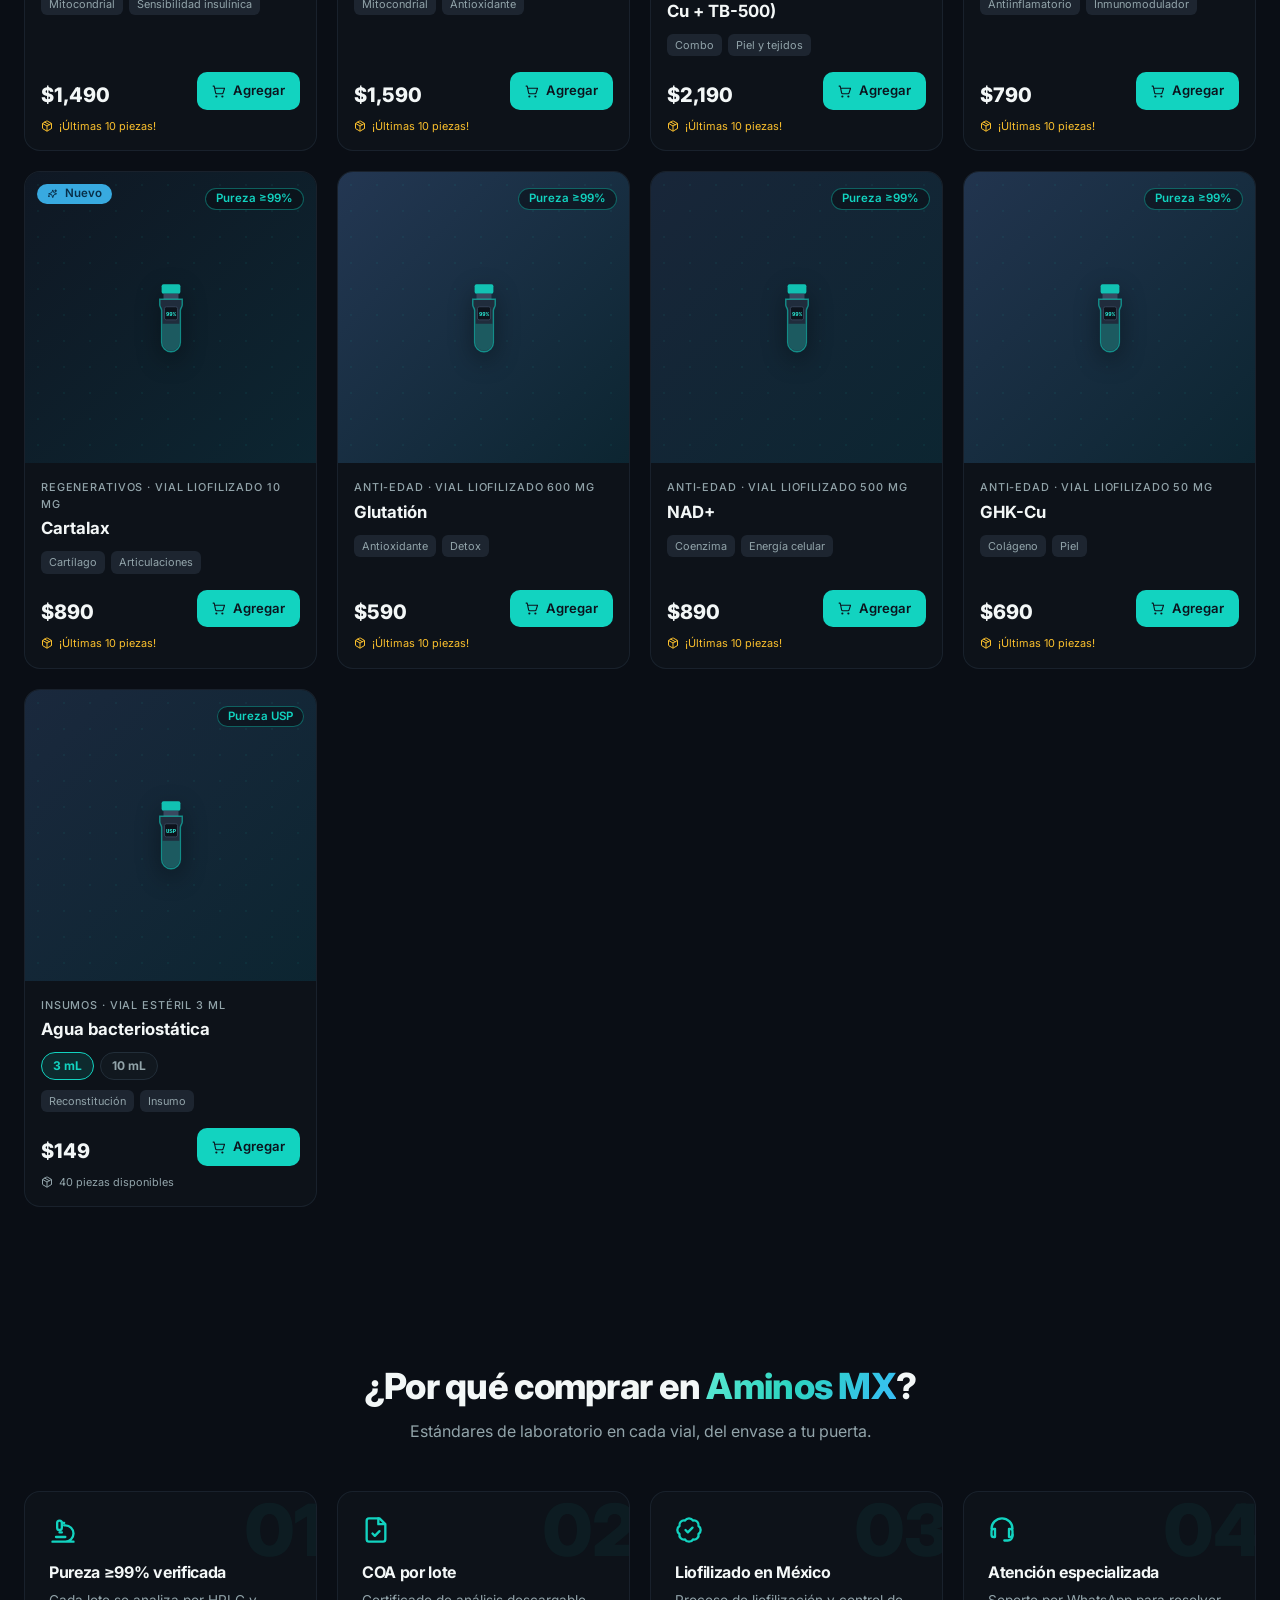
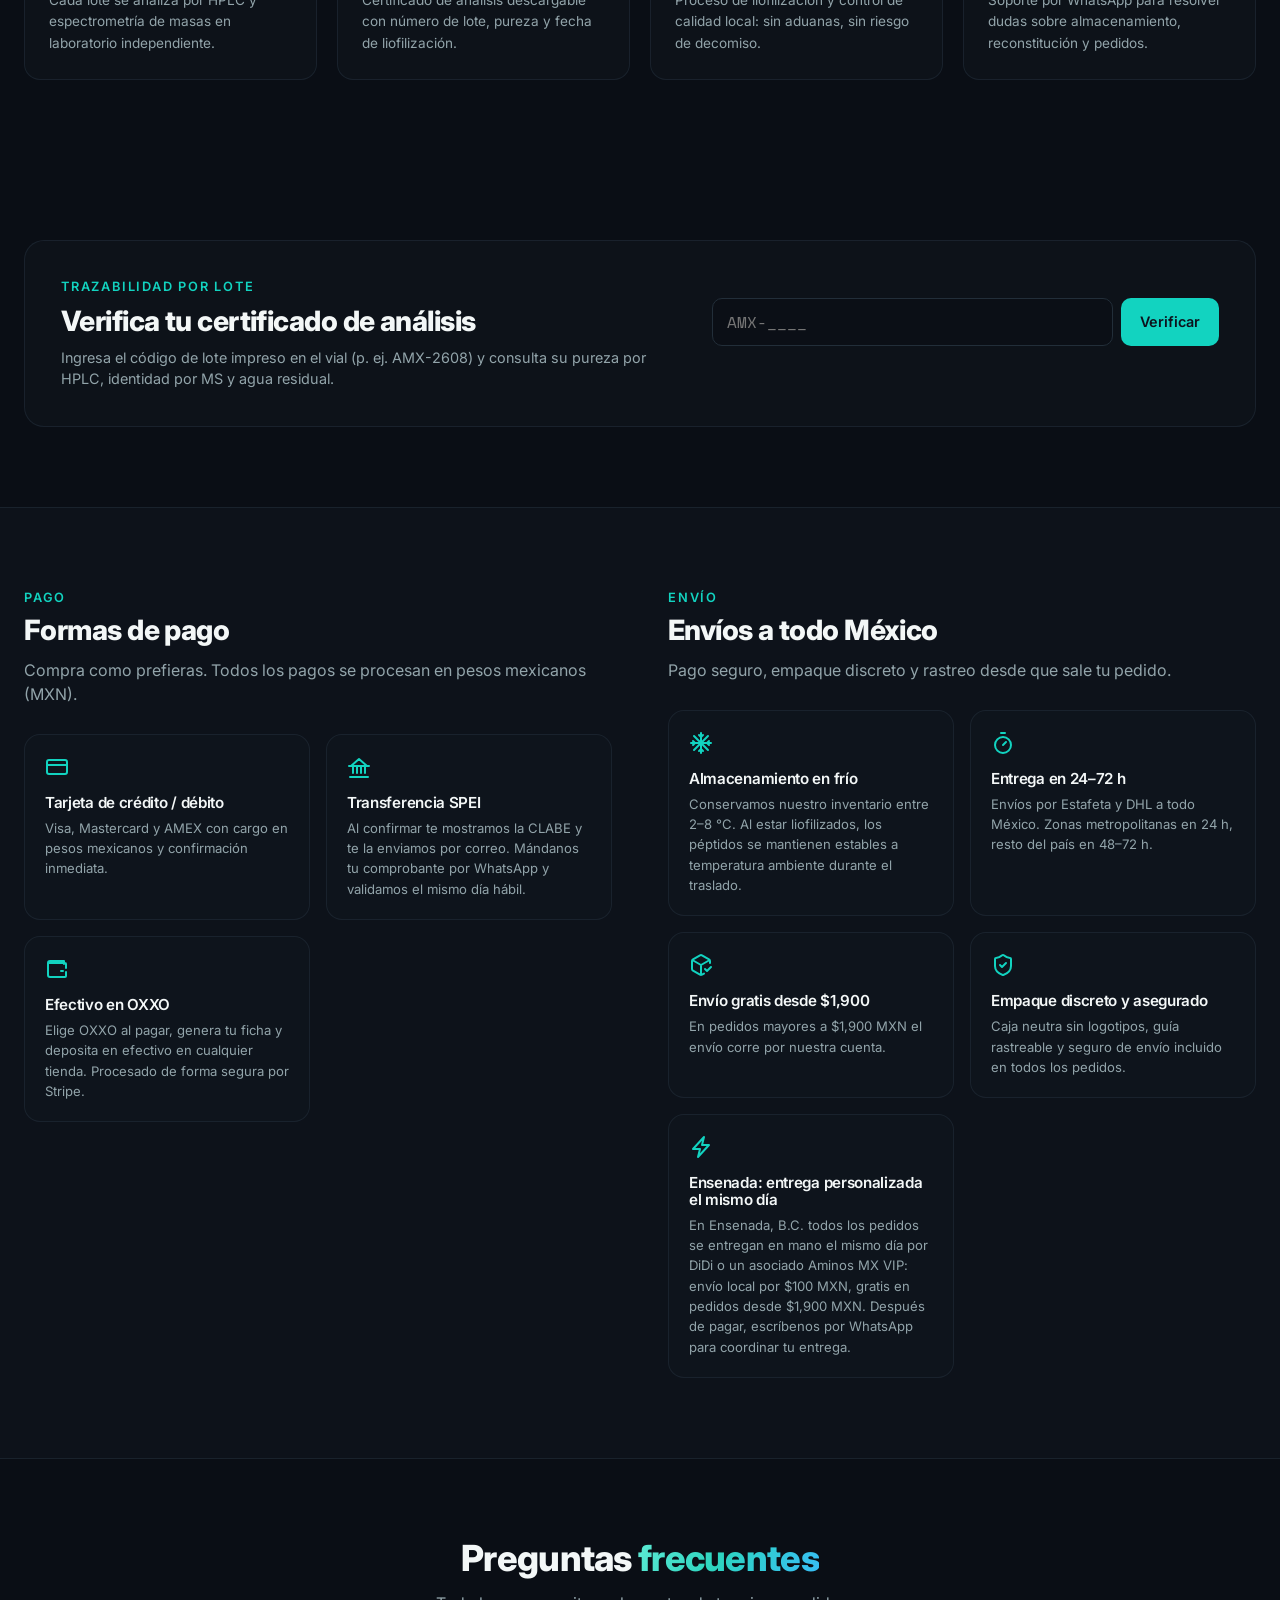
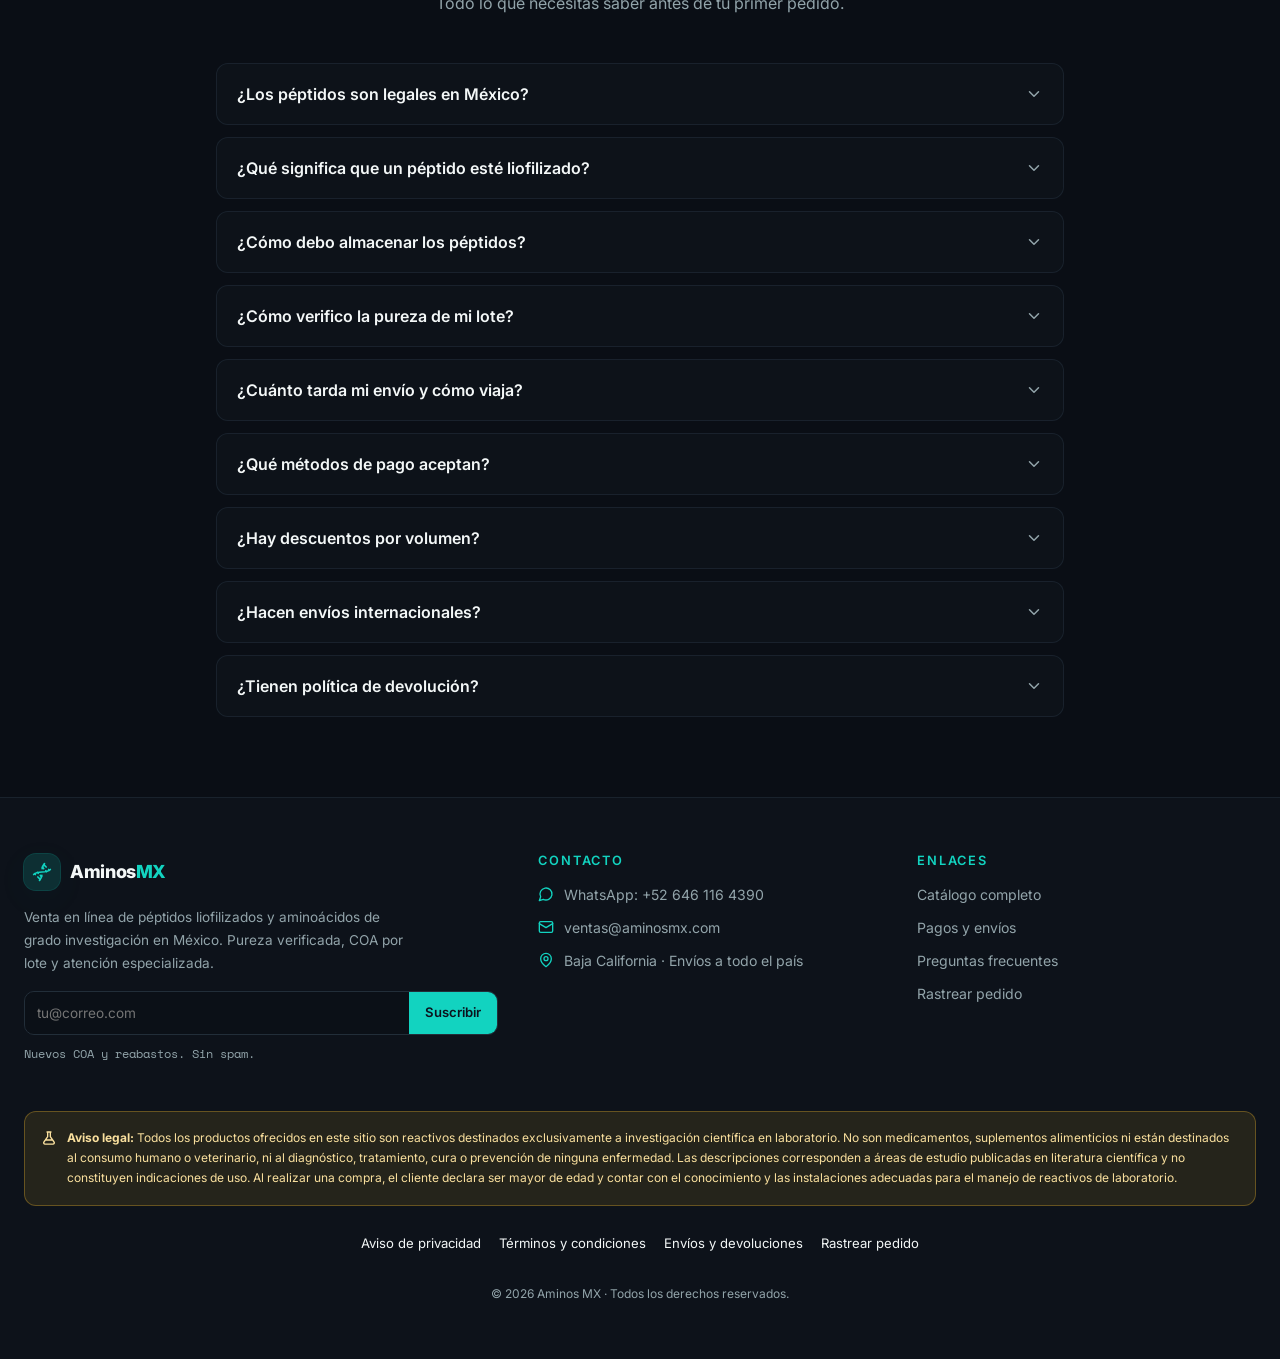
==== commit b93c8e9e: "Add per-product volume discounts (2/3+/10+/50+ units) Amino Club-style quantity tiers, active storew" ====
--- a/index.html
+++ b/index.html
@@ -255,6 +255,7 @@
       <details class="faq-item"><summary><span data-en="How do I verify my batch's purity?">¿Cómo verifico la pureza de mi lote?</span><svg class="ico chev"><use href="#i-chevron-down"/></svg></summary><div class="faq-a" data-en="Every order includes access to your batch's certificate of analysis (COA), issued by an independent laboratory. The COA shows HPLC purity, identity confirmation by mass spectrometry and residual water content.">Cada pedido incluye acceso al certificado de análisis (COA) de tu lote, emitido por un laboratorio independiente. El COA muestra la pureza por HPLC, la confirmación de identidad por espectrometría de masas y el contenido de agua residual.</div></details>
       <details class="faq-item"><summary><span data-en="How long does shipping take and how does it travel?">¿Cuánto tarda mi envío y cómo viaja?</span><svg class="ico chev"><use href="#i-chevron-down"/></svg></summary><div class="faq-a" data-en="We ship nationwide via Estafeta and DHL in discreet, unbranded packaging. Because they are lyophilized, peptides travel stable at room temperature. Mexico City and metro areas: 24 h. Rest of the country: 48–72 h. You receive your tracking number by email and WhatsApp as soon as your order ships. In Ensenada, B.C. orders are not shipped by courier: we hand-deliver them the same day (DiDi or an Aminos MX VIP associate) for $100 MXN, free on orders from $1,900 MXN — after paying, message us on WhatsApp to schedule it.">Enviamos a todo México por Estafeta y DHL en empaque discreto y sin logotipos. Al estar liofilizados, los péptidos viajan estables a temperatura ambiente. CDMX y zonas metropolitanas: 24 h. Resto del país: 48–72 h. Recibes tu número de guía por correo y WhatsApp en cuanto sale tu pedido. En Ensenada, B.C. los pedidos no viajan por paquetería: te los entregamos en mano el mismo día (DiDi o asociado Aminos MX VIP) por $100 MXN, gratis en pedidos desde $1,900 MXN — después de pagar, escríbenos por WhatsApp para coordinarla.</div></details>
       <details class="faq-item"><summary><span data-en="What payment methods do you accept?">¿Qué métodos de pago aceptan?</span><svg class="ico chev"><use href="#i-chevron-down"/></svg></summary><div class="faq-a" data-en="Credit/debit card (Visa, Mastercard, AMEX) and cash at OXXO, both processed securely by Stripe; we also accept SPEI transfer. All charges are in Mexican pesos. If you choose SPEI, we show you the CLABE right after you confirm your order and email it too: send us your receipt via WhatsApp and we validate it the same business day.">Tarjeta de crédito/débito (Visa, Mastercard, AMEX) y pago en efectivo en OXXO, ambos procesados de forma segura por Stripe; también aceptamos transferencia SPEI. Todos los cargos son en pesos mexicanos. Si eliges transferencia, al confirmar tu pedido te mostramos la CLABE y te la enviamos por correo: nos mandas el comprobante por WhatsApp y validamos el mismo día hábil.</div></details>
+      <details class="faq-item"><summary><span data-en="Are there volume discounts?">¿Hay descuentos por volumen?</span><svg class="ico chev"><use href="#i-chevron-down"/></svg></summary><div class="faq-a" data-en="Yes: 2 units 7.5% off, 3+ units 12.5%, 10+ units 40% and 50+ units 50%. They apply per product, counting all its strengths together, and show up automatically in your cart. Not combinable with coupon codes — the larger discount applies.">Sí: 2 unidades −7.5%, 3 o más −12.5%, 10 o más −40% y 50 o más −50%. Aplican por producto sumando todas sus concentraciones y se reflejan solos en tu carrito. No se acumulan con cupones: se aplica el descuento mayor.</div></details>
       <details class="faq-item"><summary><span data-en="Do you ship internationally?">¿Hacen envíos internacionales?</span><svg class="ico chev"><use href="#i-chevron-down"/></svg></summary><div class="faq-a" data-en="For now we only ship within Mexico. This lets us keep delivery times short and handle any issue directly.">Por el momento únicamente realizamos envíos dentro de la República Mexicana. Esto nos permite mantener tiempos de entrega cortos y resolver cualquier incidencia de forma directa.</div></details>
       <details class="faq-item"><summary><span data-en="Do you have a return policy?">¿Tienen política de devolución?</span><svg class="ico chev"><use href="#i-chevron-down"/></svg></summary><div class="faq-a" data-en="If your order arrives damaged or incomplete, we replace it at no cost. Just report it within 48 h of delivery with photos of the packaging. Due to the nature of the product we do not accept returns of opened vials.">Si tu pedido llega dañado o incompleto, lo reponemos sin costo. Solo necesitas reportarlo dentro de las 48 h posteriores a la entrega con fotos del empaque. Por la naturaleza del producto no aceptamos devoluciones de viales abiertos.</div></details>
     </div>
--- a/css/styles.css
+++ b/css/styles.css
@@ -472,6 +472,14 @@
 a.size:hover { border-color:hsl(var(--primary) / .6); color:hsl(var(--fg)); }
 .size.active { border:2px solid hsl(var(--primary)); color:hsl(var(--fg)); }
 .size.out { opacity:.5; text-decoration:line-through; }
+/* Escalones por volumen en la ficha ("Compra más, ahorra más") */
+.pdp-bulk { margin-top:18px; padding:14px 16px; border:1px solid hsl(var(--border)); border-radius:var(--radius); background:hsl(var(--secondary) / .25); }
+.bulk-tiers { display:flex; flex-wrap:wrap; gap:8px; margin-top:10px; }
+.btier { border:1px solid hsl(var(--border)); border-radius:999px; padding:6px 12px; font-size:.8rem; color:hsl(var(--muted-fg)); white-space:nowrap; }
+.btier b { color:hsl(var(--fg)); margin-left:4px; }
+.btier.hot { border-color:hsl(var(--primary) / .7); background:hsl(var(--primary) / .1); }
+.btier.hot b { color:hsl(var(--primary)); }
+.pdp-bulk .help { margin-top:10px; font-size:.75rem; }
 .pdp-buy { display:flex; gap:12px; margin-top:24px; flex-wrap:wrap; }
 .stepper { display:flex; align-items:center; border:1px solid hsl(var(--border)); border-radius:calc(var(--radius) - 2px); }
 .stepper button { width:44px; height:50px; display:grid; place-items:center; color:hsl(var(--fg)); }
